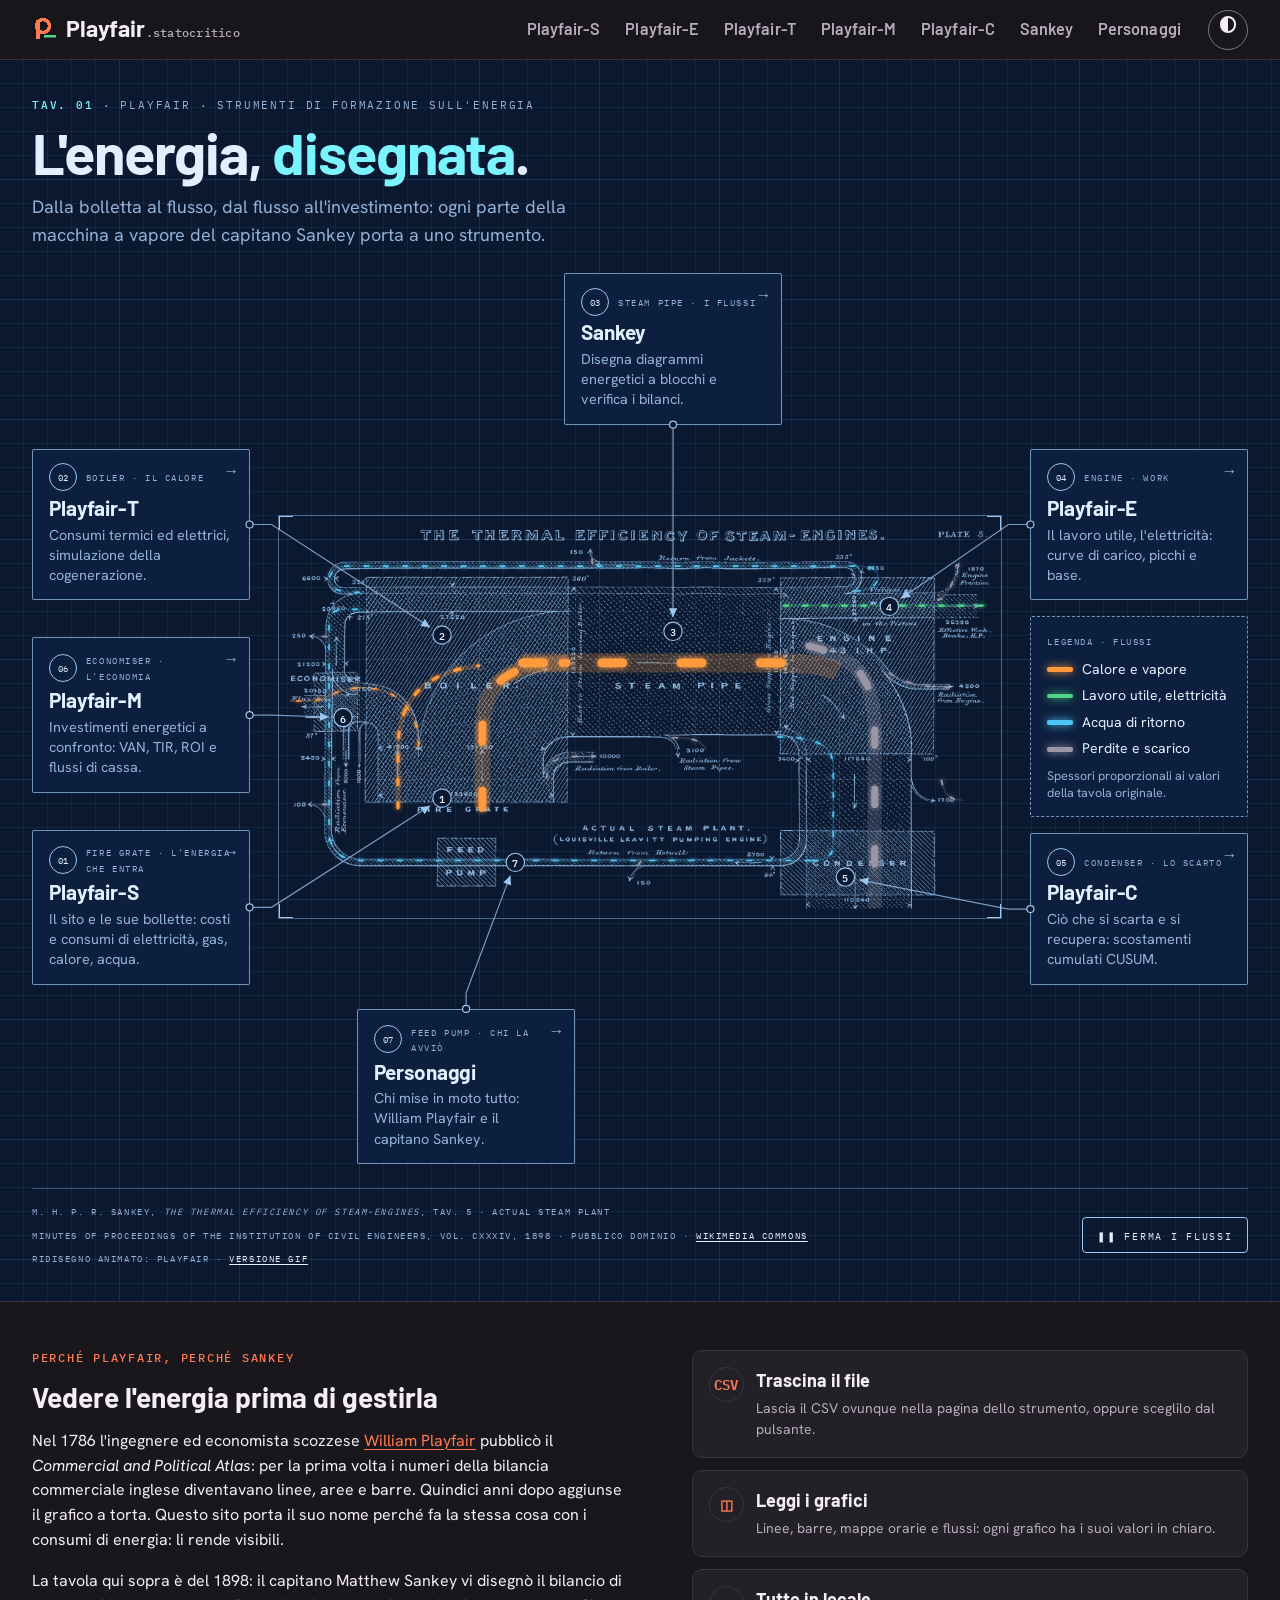
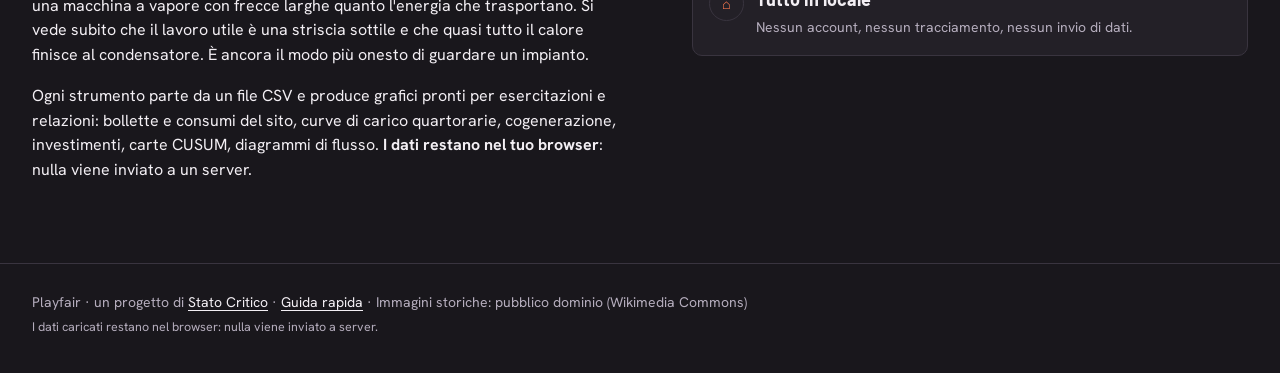
==== index.html @ 8fb92a36 "Prima versione del sito Playfair Home con la macchina a vapore di Sankey, strumenti Playfair-S/E/T/M" ====
<!DOCTYPE html>
<html lang="it">
<head>
<meta charset="utf-8">
<meta name="viewport" content="width=device-width, initial-scale=1">
<title>Playfair — l'energia, disegnata · Playfair</title>
<meta name="description" content="Playfair: strumenti gratuiti di formazione sull'energia. Consumi, curve di carico, cogenerazione, investimenti, CUSUM e diagrammi di Sankey in grafici. I dati restano nel tuo browser.">
<meta name="theme-color" content="#0a1830">
<link rel="icon" href="img/favicon.svg" type="image/svg+xml">
<meta property="og:type" content="website">
<meta property="og:site_name" content="Playfair · Stato Critico">
<meta property="og:title" content="Playfair — l'energia, disegnata">
<meta property="og:description" content="Strumenti di formazione sull'energia, dedicati a William Playfair: dalla bolletta ai flussi, in grafici.">
<meta property="og:url" content="https://playfair.statocritico.it/">
<meta property="og:image" content="https://playfair.statocritico.it/img/macchina-sankey-anteprima.jpg">
<meta property="og:image:type" content="image/jpeg">
<meta property="og:image:alt" content="La macchina a vapore del diagramma di Sankey del 1898, ridisegnata come un progetto con i flussi di energia animati">
<meta name="twitter:card" content="summary_large_image">
<script>try{var t=localStorage.getItem('pf-tema');if(t)document.documentElement.dataset.theme=t;}catch(e){}</script>
<link rel="stylesheet" href="assets/tema.css">
<link rel="stylesheet" href="assets/sito.css">
<style>
/* ===================================================== home: la tavola di Sankey come progetto (blueprint) */
.bp-scena {
  position: relative; color: var(--bp-testo); background-color: var(--bp-fondo);
  background-image:
    linear-gradient(var(--bp-griglia) 1px, transparent 1px),
    linear-gradient(90deg, var(--bp-griglia) 1px, transparent 1px),
    linear-gradient(var(--bp-griglia) 1px, transparent 1px),
    linear-gradient(90deg, var(--bp-griglia) 1px, transparent 1px);
  background-size: 120px 120px, 120px 120px, 24px 24px, 24px 24px;
  background-position: -1px -1px;
  border-bottom: 1px solid var(--linea);
  overflow: hidden;
}
.bp-interno { max-width: var(--larghezza); margin: 0 auto; padding: var(--s6) var(--margine) var(--s6); }
.bp-intesta { grid-area: tit; max-width: 40rem; }
.bp-codice, .nota-rif, .bp-didascalia, .bp-comandi button, .legenda-titolo {
  font-family: var(--mono); text-transform: uppercase; letter-spacing: .12em; font-variant-caps: all-small-caps;
}
.bp-codice { margin: 0 0 var(--s2); font-size: .95rem; color: var(--bp-tenue); }
.bp-codice b { color: var(--bp-luce); font-weight: 500; }
.bp-intesta h1 { margin: 0; color: var(--bp-testo); font-size: clamp(2.1rem, 1.2rem + 3vw, 3.6rem); line-height: 1; letter-spacing: -.02em; }
.bp-intesta h1 em { font-style: normal; color: var(--bp-luce); }
.bp-sotto { margin: var(--s3) 0 0; max-width: 60ch; color: var(--bp-tenue); font-size: var(--c-l); }
.bp-comandi { display: flex; gap: var(--s2); }
.bp-comandi button {
  min-height: 2.25rem; padding: 0 .9rem; border: 1px solid var(--bp-linea); border-radius: var(--r-s); background: transparent;
  color: var(--bp-testo); font-size: .9rem; cursor: pointer;
}
.bp-comandi button:hover { border-color: var(--bp-luce); color: var(--bp-luce); }
.bp-comandi button:focus-visible { outline: 2px solid var(--bp-luce); outline-offset: 2px; }

/* ------- la macchina: tavola al centro, riquadri intorno */
.macchina {
  --colonna: clamp(210px, 17vw, 250px);
  position: relative; display: grid; gap: var(--s5) clamp(1.25rem, 3vw, 3rem);
  grid-template-columns: var(--colonna) minmax(0, 1fr) var(--colonna);
  grid-template-areas: "tit tit tit" ". su ." "sx tav dx" ". giu .";
}
@media (min-width: 1360px) {   /* titolo e riquadro "Sankey" sulla stessa riga: la tavola sale */
  .macchina { grid-template-areas: none; grid-template-rows: auto auto auto; }
  .macchina > .bp-intesta { grid-area: 1 / 1 / 2 / 3; max-width: 32rem; align-self: end; }
  .macchina > .note-su { grid-area: 1 / 2 / 2 / 3; align-self: end; }
  .macchina > .note-sx { grid-area: 2 / 1 / 3 / 2; } .macchina > .tavola { grid-area: 2 / 2 / 3 / 3; } .macchina > .note-dx { grid-area: 2 / 3 / 3 / 4; }
  .macchina > .note-giu { grid-area: 3 / 2 / 4 / 3; }
}
.note-sx { grid-area: sx; } .note-dx { grid-area: dx; } .note-su { grid-area: su; } .note-giu { grid-area: giu; }
.note-sx, .note-dx { display: flex; flex-direction: column; justify-content: space-between; gap: var(--s4); }
.note-su, .note-giu { display: flex; }
.note-su .nota, .note-giu .nota { width: var(--colonna); margin-left: clamp(0px, calc(var(--x) - var(--colonna) / 2), calc(100% - var(--colonna))); }
.note-su .nota { margin-bottom: 0; }
.tavola { grid-area: tav; position: relative; margin: 0; aspect-ratio: 1920 / 1046; align-self: center; }
.tavola::before {             /* cornice da tavola tecnica con tacche agli angoli */
  content: ""; position: absolute; inset: -10px; border: 1px solid color-mix(in srgb, var(--bp-linea) 45%, transparent); pointer-events: none;
  background:
    linear-gradient(var(--bp-linea), var(--bp-linea)) 0 0 / 14px 1px no-repeat, linear-gradient(var(--bp-linea), var(--bp-linea)) 0 0 / 1px 14px no-repeat,
    linear-gradient(var(--bp-linea), var(--bp-linea)) 100% 100% / 14px 1px no-repeat, linear-gradient(var(--bp-linea), var(--bp-linea)) 100% 100% / 1px 14px no-repeat,
    linear-gradient(var(--bp-linea), var(--bp-linea)) 100% 0 / 14px 1px no-repeat, linear-gradient(var(--bp-linea), var(--bp-linea)) 100% 0 / 1px 14px no-repeat,
    linear-gradient(var(--bp-linea), var(--bp-linea)) 0 100% / 14px 1px no-repeat, linear-gradient(var(--bp-linea), var(--bp-linea)) 0 100% / 1px 14px no-repeat;
}
.tavola svg { position: absolute; inset: 0; width: 100%; height: 100%; display: block; overflow: visible; }
.disegno image { opacity: .92; }
.richiami { position: absolute; inset: 0; width: 100%; height: 100%; pointer-events: none; overflow: visible; z-index: 2; }

/* ------- flussi animati */
.flussi .alveo, .flussi .scia { fill: none; stroke-width: calc(var(--w) * 1px); transition: opacity .25s, stroke-width .25s; }
.flussi .alveo { opacity: .22; stroke-linecap: butt; }
.flussi .scia { stroke-width: calc(var(--w) * .42px + 2.5px); stroke-linecap: round; opacity: 1; animation: scorre var(--dur) linear infinite; }
.flussi .scie { filter: url(#bagliore); }
[data-theme="light"] .flussi .scie { filter: none; }
[data-theme="light"] .flussi .alveo { opacity: .16; }
@keyframes scorre { from { stroke-dashoffset: 0; } to { stroke-dashoffset: calc(var(--ciclo) * -1px); } }
.bp-scena.ferma .flussi .scia { animation-play-state: paused; }

/* ------- parti della macchina che si accendono */
.parte { fill: var(--bp-luce); fill-opacity: 0; stroke: var(--bp-luce); stroke-opacity: 0; stroke-width: 3; stroke-dasharray: 14 8; transition: fill-opacity .25s, stroke-opacity .25s; cursor: pointer; pointer-events: all; }
.marcatore circle { r: 25px; fill: var(--bp-fondo); stroke: var(--bp-linea); stroke-width: 3; transition: fill .2s, stroke .2s, r .2s; }
.marcatore text { font: 600 26px/1 var(--mono); fill: var(--bp-testo); text-anchor: middle; dominant-baseline: central; transition: fill .2s; }
.marcatore { pointer-events: none; }
.flussi-g { pointer-events: none; } /* i flussi non devono coprire le parti cliccabili */

.macchina[data-attivo]:not([data-attivo=""]) .flussi .alveo { opacity: .08; }
.macchina[data-attivo]:not([data-attivo=""]) .flussi .scia { opacity: .3; }
/* una regola per parte: riquadro acceso → parte e flussi accesi */
.macchina[data-attivo="grate"] .parte-grate, .macchina[data-attivo="boiler"] .parte-boiler, .macchina[data-attivo="pipe"] .parte-pipe,
.macchina[data-attivo="engine"] .parte-engine, .macchina[data-attivo="condenser"] .parte-condenser,
.macchina[data-attivo="economiser"] .parte-economiser, .macchina[data-attivo="feedpump"] .parte-feedpump { fill-opacity: .12; stroke-opacity: 1; }
.macchina[data-attivo="grate"] .p-grate, .macchina[data-attivo="boiler"] .p-boiler, .macchina[data-attivo="pipe"] .p-pipe,
.macchina[data-attivo="engine"] .p-engine, .macchina[data-attivo="condenser"] .p-condenser,
.macchina[data-attivo="economiser"] .p-economiser, .macchina[data-attivo="feedpump"] .p-feedpump { opacity: 1 !important; }
.macchina[data-attivo="grate"] .scia.p-grate, .macchina[data-attivo="boiler"] .scia.p-boiler, .macchina[data-attivo="pipe"] .scia.p-pipe,
.macchina[data-attivo="engine"] .scia.p-engine, .macchina[data-attivo="condenser"] .scia.p-condenser,
.macchina[data-attivo="economiser"] .scia.p-economiser, .macchina[data-attivo="feedpump"] .scia.p-feedpump { stroke-width: calc(var(--w) * .7px + 6px); }
.macchina[data-attivo="grate"] .alveo.p-grate, .macchina[data-attivo="boiler"] .alveo.p-boiler, .macchina[data-attivo="pipe"] .alveo.p-pipe,
.macchina[data-attivo="engine"] .alveo.p-engine, .macchina[data-attivo="condenser"] .alveo.p-condenser,
.macchina[data-attivo="economiser"] .alveo.p-economiser, .macchina[data-attivo="feedpump"] .alveo.p-feedpump { opacity: .45 !important; stroke-width: calc(var(--w) * 1.2px + 6px); }
.macchina[data-attivo="grate"] .marcatore[data-parte="grate"] circle, .macchina[data-attivo="boiler"] .marcatore[data-parte="boiler"] circle,
.macchina[data-attivo="pipe"] .marcatore[data-parte="pipe"] circle, .macchina[data-attivo="engine"] .marcatore[data-parte="engine"] circle,
.macchina[data-attivo="condenser"] .marcatore[data-parte="condenser"] circle, .macchina[data-attivo="economiser"] .marcatore[data-parte="economiser"] circle,
.macchina[data-attivo="feedpump"] .marcatore[data-parte="feedpump"] circle { fill: var(--primario); stroke: var(--primario); r: 31px; }
.macchina[data-attivo="grate"] .marcatore[data-parte="grate"] text, .macchina[data-attivo="boiler"] .marcatore[data-parte="boiler"] text,
.macchina[data-attivo="pipe"] .marcatore[data-parte="pipe"] text, .macchina[data-attivo="engine"] .marcatore[data-parte="engine"] text,
.macchina[data-attivo="condenser"] .marcatore[data-parte="condenser"] text, .macchina[data-attivo="economiser"] .marcatore[data-parte="economiser"] text,
.macchina[data-attivo="feedpump"] .marcatore[data-parte="feedpump"] text { fill: var(--su-primario); }

/* ------- riquadri di annotazione */
.nota {
  position: relative; display: block; padding: .85rem 1rem .9rem; text-decoration: none; color: var(--bp-testo);
  background: color-mix(in srgb, var(--bp-fondo-2) 92%, transparent); border: 1px solid color-mix(in srgb, var(--bp-linea) 70%, transparent);
  border-radius: 2px; transition: border-color .2s, box-shadow .25s, background-color .2s, transform .2s;
}
.nota::before, .nota::after {   /* tacche d'angolo */
  content: ""; position: absolute; width: 9px; height: 9px; border: 0 solid var(--bp-luce); opacity: 0; transition: opacity .2s;
}
.nota::before { left: -4px; top: -4px; border-width: 2px 0 0 2px; }
.nota::after { right: -4px; bottom: -4px; border-width: 0 2px 2px 0; }
.nota-rif { display: flex; align-items: center; gap: .55rem; margin-bottom: .35rem; font-size: .82rem; color: var(--bp-tenue); line-height: 1.2; }
.nota-n {
  display: inline-grid; place-items: center; min-width: 1.75rem; height: 1.75rem; padding: 0 .2rem; border: 1px solid var(--bp-linea);
  border-radius: 50%; color: var(--bp-testo); font-size: .82rem; letter-spacing: .02em; transition: background-color .2s, color .2s, border-color .2s;
}
.nota-titolo { display: block; font: 700 1.3rem/1.1 var(--titoli); letter-spacing: -.005em; color: var(--bp-testo); }
.nota-desc { display: block; margin-top: .3rem; font-size: .9rem; line-height: 1.4; color: var(--bp-tenue); }
.nota-vai { position: absolute; right: .8rem; top: .75rem; font: 500 1rem/1 var(--mono); color: var(--bp-tenue); transition: transform .2s, color .2s; }
a.nota:is(:hover, :focus-visible, .acceso) {
  border-color: var(--primario); background: color-mix(in srgb, var(--bp-fondo-2) 80%, var(--primario) 20%);
  box-shadow: 0 0 0 1px var(--primario), 0 0 22px color-mix(in srgb, var(--primario) 45%, transparent);
  outline: none;
}
a.nota:is(:hover, :focus-visible, .acceso)::before, a.nota:is(:hover, :focus-visible, .acceso)::after { opacity: 1; border-color: var(--primario); }
a.nota:is(:hover, :focus-visible, .acceso) .nota-n { background: var(--primario); border-color: var(--primario); color: var(--su-primario); }
a.nota:is(:hover, :focus-visible, .acceso) .nota-vai { transform: translateX(3px); color: var(--primario); }
a.nota:is(:hover, :focus-visible, .acceso) .nota-titolo { color: var(--bp-testo); }
a.nota:focus-visible { outline: 2px solid var(--bp-luce); outline-offset: 4px; }
[data-theme="light"] a.nota:is(:hover, :focus-visible, .acceso) { background: color-mix(in srgb, var(--bp-fondo-2) 88%, var(--primario) 12%); }

/* legenda dei flussi */
.nota-legenda { border-style: dashed; }
.legenda-titolo { display: block; font-size: .82rem; color: var(--bp-tenue); margin-bottom: .45rem; }
.nota-legenda ul { list-style: none; margin: 0; padding: 0; display: grid; gap: .3rem; font-size: .88rem; }
.nota-legenda li { display: flex; align-items: center; gap: .55rem; }
.nota-legenda i { flex: none; width: 1.6rem; height: .3rem; border-radius: 2px; background: var(--c); box-shadow: 0 0 8px var(--c); }
.nota-legenda small { display: block; margin-top: .5rem; color: var(--bp-tenue); font-size: .78rem; line-height: 1.35; }

/* linee di richiamo (disegnate da JS) */
.richiamo { fill: none; stroke: var(--bp-linea); stroke-width: 1.2; opacity: .75; transition: stroke .2s, opacity .2s, stroke-width .2s; }
.richiamo-piede { fill: var(--bp-fondo); stroke: var(--bp-linea); stroke-width: 1.2; transition: fill .2s, stroke .2s; }
.richiamo-punta { fill: var(--bp-linea); transition: fill .2s; }
.richiami g.acceso .richiamo { stroke: var(--primario); stroke-width: 2; opacity: 1; filter: drop-shadow(0 0 4px var(--primario)); }
.richiami g.acceso .richiamo-piede { fill: var(--primario); stroke: var(--primario); }
.richiami g.acceso .richiamo-punta { fill: var(--primario); }

.bp-didascalia { display: flex; flex-wrap: wrap; justify-content: space-between; align-items: center; gap: var(--s3) 1.5rem; margin: var(--s5) 0 0; padding-top: var(--s3);
  border-top: 1px solid color-mix(in srgb, var(--bp-linea) 35%, transparent); font-size: .82rem; color: var(--bp-tenue); }
.bp-didascalia p { margin: 0; display: grid; gap: .2rem; }
.bp-didascalia a { color: var(--bp-testo); }

/* ------- schermi medi e telefono: riquadri in elenco sotto la tavola, numeri sui marcatori */
@media (max-width: 1099px) {
  .macchina { grid-template-columns: 1fr 1fr; grid-template-areas: "tit tit" "tav tav"; gap: var(--s3); }
  .bp-intesta { margin-bottom: var(--s4); }
  .note-sx, .note-dx, .note-su, .note-giu { display: contents; }
  .tavola { margin: 10px 0 var(--s5); grid-column: 1 / -1; }
  .note-su .nota, .note-giu .nota { width: auto; margin: 0; }
  .nota { order: var(--ordine); }
  .nota-legenda { order: 9; grid-column: 1 / -1; }
  .richiami { display: none; }
  .marcatore circle { r: 46px; stroke-width: 4; }
  .marcatore text { font-size: 44px; }
  .macchina[data-attivo] .marcatore circle { r: 46px; }
}
@media (max-width: 640px) {
  .macchina { grid-template-columns: 1fr; grid-template-areas: "tit" "tav"; }
  .marcatore circle, .macchina[data-attivo] .marcatore circle { r: 62px; }
  .marcatore text { font-size: 60px; }
}

/* ------- introduzione */
.intro { display: grid; grid-template-columns: minmax(0, 1.1fr) minmax(0, 1fr); gap: var(--s7); padding-block: var(--s7) 0; }
.intro h2 { margin: 0 0 var(--s4); font-size: var(--c-2xl); }
.intro p { margin: 0 0 var(--s4); max-width: 66ch; }
.intro .principi { margin: 0; padding: 0; list-style: none; display: grid; gap: var(--s3); align-content: start; }
.principi li { display: grid; grid-template-columns: auto 1fr; gap: .2rem var(--s3); padding: var(--s4); border: 1px solid var(--linea); border-radius: var(--r-l); background: var(--foglio); }
.principi b { font-family: var(--titoli); font-size: var(--c-l); }
.principi span { grid-column: 2; color: var(--tenue); font-size: var(--c-s); }
.principi i { grid-row: span 2; width: 2.2rem; height: 2.2rem; border-radius: 50%; display: grid; place-items: center; font: 600 .9rem/1 var(--mono); font-style: normal;
  color: var(--primario); border: 1px solid var(--linea); }
@media (max-width: 860px) { .intro { grid-template-columns: 1fr; gap: var(--s5); } }

@media (prefers-reduced-motion: reduce) {
  .flussi .scia { animation: none; }
  .bp-comandi .anima { display: none; }
}
</style>
</head>
<body>
<a class="pf-salta" href="#contenuto">Vai al contenuto</a>
<header class="pf-testata">
  <a class="pf-marchio" href="index.html" aria-label="Playfair, home">Playfair<span class="pf-marchio-sub">.statocritico</span></a>
  <button class="pf-menu-apri" aria-expanded="false" aria-controls="pf-menu">Menu</button>
  <nav class="pf-menu" id="pf-menu" aria-label="Strumenti">
    <a href="playfair-s.html" data-tip="Site — analisi del singolo sito: costi e consumi di elettricità, gas, calore e acqua">Playfair-S</a>
    <a href="playfair-e.html" data-tip="Electric — curve di carico elettriche quartorarie: profili, mappe orarie, picchi e base">Playfair-E</a>
    <a href="playfair-t.html" data-tip="Thermal — consumi termici ed elettrici, simulazione di cogenerazione e valutazione economica">Playfair-T</a>
    <a href="playfair-m.html" data-tip="Money — confronto di investimenti energetici: VAN, TIR, ROI, WACC e flussi di cassa">Playfair-M</a>
    <a href="playfair-c.html" data-tip="Cusum — regressione, residui e carta CUSUM secondo ISO 50006">Playfair-C</a>
    <a href="sankey.html" data-tip="Sankey — disegna diagrammi di flusso energetico a blocchi e verifica i bilanci">Sankey</a>
    <a href="personaggi.html" data-tip="William Playfair e Matthew H. P. R. Sankey: chi erano">Personaggi</a>
  </nav>
  <button class="pf-tema" type="button" aria-label="Cambia tema chiaro/scuro">◐</button>
</header>

<main id="contenuto">
<section class="bp-scena" aria-labelledby="titolo-home">
 <div class="bp-interno">
  <div class="macchina" data-attivo="">
  <div class="bp-intesta">
      <div>
        <p class="bp-codice"><b>Tav. 01</b> · Playfair · strumenti di formazione sull'energia</p>
        <h1 id="titolo-home">L'energia, <em>disegnata</em>.</h1>
        <p class="bp-sotto">Dalla bolletta al flusso, dal flusso all'investimento: ogni parte della macchina a vapore del capitano Sankey porta a uno strumento.</p>
      </div>
  
    </div>
    <div class="note-su">
      <a class="nota" href="sankey.html" data-parte="pipe" style="--x: 54.7%; --ordine: 3">
        <span class="nota-rif"><span class="nota-n">03</span>Steam pipe · i flussi</span>
        <span class="nota-titolo">Sankey</span>
        <span class="nota-desc">Disegna diagrammi energetici a blocchi e verifica i bilanci.</span>
        <span class="nota-vai" aria-hidden="true">→</span>
      </a>
    </div>

    <div class="note-sx">
      <a class="nota" href="playfair-t.html" data-parte="boiler" style="--ordine: 2">
        <span class="nota-rif"><span class="nota-n">02</span>Boiler · il calore</span>
        <span class="nota-titolo">Playfair-T</span>
        <span class="nota-desc">Consumi termici ed elettrici, simulazione della cogenerazione.</span>
        <span class="nota-vai" aria-hidden="true">→</span>
      </a>
      <a class="nota" href="playfair-m.html" data-parte="economiser" style="--ordine: 6">
        <span class="nota-rif"><span class="nota-n">06</span>Economiser · l'economia</span>
        <span class="nota-titolo">Playfair-M</span>
        <span class="nota-desc">Investimenti energetici a confronto: VAN, TIR, ROI e flussi di cassa.</span>
        <span class="nota-vai" aria-hidden="true">→</span>
      </a>
      <a class="nota" href="playfair-s.html" data-parte="grate" style="--ordine: 1">
        <span class="nota-rif"><span class="nota-n">01</span>Fire grate · l'energia che entra</span>
        <span class="nota-titolo">Playfair-S</span>
        <span class="nota-desc">Il sito e le sue bollette: costi e consumi di elettricità, gas, calore, acqua.</span>
        <span class="nota-vai" aria-hidden="true">→</span>
      </a>
    </div>

    <figure class="tavola">
      <svg class="disegno" viewBox="0 0 1920 1046" aria-hidden="true" focusable="false">
        <defs>
          <filter id="bp-colore" x="0" y="0" width="1" height="1" color-interpolation-filters="sRGB">
            <feFlood style="flood-color: var(--bp-linea)"/>
            <feComposite in2="SourceAlpha" operator="in"/>
          </filter>
        </defs>
        <image href="img/sankey-1898-tavola.png" width="1920" height="1046" filter="url(#bp-colore)"/>
      </svg>
      <svg class="flussi" viewBox="0 0 1920 1046" role="img" aria-labelledby="tavola-titolo tavola-desc">
        <title id="tavola-titolo">La macchina a vapore di Sankey (1898) con i flussi di energia animati</title>
        <desc id="tavola-desc">Il calore del focolare sale nella caldaia, il vapore corre nel tubo verso la macchina; una piccola parte diventa lavoro utile, la maggior parte finisce al condensatore; l'acqua torna alla caldaia attraverso la pompa di alimentazione e l'economizzatore. Le perdite per irraggiamento escono ai lati.</desc>
        <defs>
          <filter id="bagliore" x="-10%" y="-10%" width="120%" height="120%">
            <feGaussianBlur in="SourceGraphic" stdDeviation="7" result="sfoca"/>
            <feMerge><feMergeNode in="sfoca"/><feMergeNode in="SourceGraphic"/></feMerge>
          </filter>
        </defs>
        <g class="parti">
          <rect class="parte parte-boiler" data-parte="boiler" x="206" y="136" width="562" height="622" rx="6"/>
          <rect class="parte parte-grate" data-parte="grate" x="206" y="682" width="562" height="114" rx="6"/>
          <rect class="parte parte-pipe" data-parte="pipe" x="768" y="166" width="572" height="412" rx="6"/>
          <path class="parte parte-engine" data-parte="engine" d="M1340 138 H1768 V182 H1908 V262 H1768 V622 H1340 Z"/>
          <rect class="parte parte-condenser" data-parte="condenser" x="1338" y="828" width="444" height="184" rx="6"/>
          <rect class="parte parte-economiser" data-parte="economiser" x="26" y="402" width="172" height="166" rx="6"/>
          <rect class="parte parte-feedpump" data-parte="feedpump" x="402" y="852" width="250" height="136" rx="6"/>
        </g>
        <g class="flussi-g">
<g class="alvei">
<path class="alveo p-grate p-boiler" d="M300 772 V610 C300 470 380 400 520 384" style="--w:13.7;stroke:var(--flusso-th)"/>
<path class="alveo p-grate p-boiler" d="M530 772 V560 C530 430 600 378 760 376" style="--w:43.0;stroke:var(--flusso-th)"/>
<path class="alveo p-pipe p-boiler p-engine" d="M640 376 H1340 C1420 376 1470 384 1500 400" style="--w:52.0;stroke:var(--flusso-th)"/>
<path class="alveo p-engine" d="M1352 220 H1905" style="--w:8.9;stroke:var(--flusso-el)"/>
<path class="alveo p-condenser p-engine" d="M1420 330 C1560 360 1600 430 1600 560 V1044" style="--w:38.4;stroke:var(--flusso-altro)"/>
<path class="alveo p-engine" d="M1772 205 C1800 196 1812 160 1830 104" style="--w:5.0;stroke:var(--flusso-altro)"/>
<path class="alveo p-engine" d="M1640 404 C1700 440 1740 442 1812 442" style="--w:5.0;stroke:var(--flusso-altro)"/>
<path class="alveo p-boiler" d="M706 690 C706 638 730 630 838 630" style="--w:5.0;stroke:var(--flusso-altro)"/>
<path class="alveo p-pipe" d="M1050 580 C1108 580 1132 590 1140 614" style="--w:5.0;stroke:var(--flusso-altro)"/>
<path class="alveo p-condenser" d="M1782 696 C1790 738 1808 750 1838 750" style="--w:5.0;stroke:var(--flusso-altro)"/>
<path class="alveo p-engine p-pipe p-boiler" d="M1548 180 C1606 180 1622 140 1600 122 C1590 113 1570 112 1545 112 H160 C122 112 108 138 116 160 C124 180 150 184 214 184" style="--w:5.0;stroke:var(--flusso-acqua)"/>
<path class="alveo p-condenser p-pipe" d="M1336 578 C1440 578 1487 600 1487 660 V872 C1487 905 1462 915 1424 915" style="--w:5.0;stroke:var(--flusso-acqua)"/>
<path class="alveo p-feedpump p-economiser p-condenser" d="M1424 915 H200 C140 915 112 885 112 830 V262 C112 240 128 230 160 230 H214" style="--w:5.0;stroke:var(--flusso-acqua)"/>
<path class="alveo p-economiser p-boiler" d="M356 604 C356 500 296 444 200 444 C140 444 112 470 70 480 H4" style="--w:5.1;stroke:var(--flusso-th)"/>
<path class="alveo p-pipe" d="M830 106 C830 92 826 84 828 68" style="--w:5.0;stroke:var(--flusso-altro)"/>
<path class="alveo p-feedpump" d="M962 918 C952 930 946 944 940 962" style="--w:5.0;stroke:var(--flusso-altro)"/>
<path class="alveo p-economiser" d="M106 304 H60" style="--w:5.0;stroke:var(--flusso-altro)"/>
<path class="alveo p-economiser" d="M106 762 H58" style="--w:5.0;stroke:var(--flusso-altro)"/>
</g>
<g class="scie">
<path class="scia p-grate p-boiler" d="M300 772 V610 C300 470 380 400 520 384" style="--w:13.7;--ciclo:64;--dur:0.500s;stroke:var(--flusso-th);stroke-dasharray:15 49"/>
<path class="scia p-grate p-boiler" d="M530 772 V560 C530 430 600 378 760 376" style="--w:43.0;--ciclo:180;--dur:2.000s;stroke:var(--flusso-th);stroke-dasharray:47 133"/>
<path class="scia p-pipe p-boiler p-engine" d="M640 376 H1340 C1420 376 1470 384 1500 400" style="--w:52.0;--ciclo:216;--dur:2.000s;stroke:var(--flusso-th);stroke-dasharray:57 159"/>
<path class="scia p-engine" d="M1352 220 H1905" style="--w:8.9;--ciclo:53;--dur:0.400s;stroke:var(--flusso-el);stroke-dasharray:12 41"/>
<path class="scia p-condenser p-engine" d="M1420 330 C1560 360 1600 430 1600 560 V1044" style="--w:38.4;--ciclo:162;--dur:2.000s;stroke:var(--flusso-altro);stroke-dasharray:42 120"/>
<path class="scia p-engine" d="M1772 205 C1800 196 1812 160 1830 104" style="--w:5.0;--ciclo:53;--dur:0.400s;stroke:var(--flusso-altro);stroke-dasharray:12 41"/>
<path class="scia p-engine" d="M1640 404 C1700 440 1740 442 1812 442" style="--w:5.0;--ciclo:53;--dur:0.400s;stroke:var(--flusso-altro);stroke-dasharray:12 41"/>
<path class="scia p-boiler" d="M706 690 C706 638 730 630 838 630" style="--w:5.0;--ciclo:53;--dur:0.400s;stroke:var(--flusso-altro);stroke-dasharray:12 41"/>
<path class="scia p-pipe" d="M1050 580 C1108 580 1132 590 1140 614" style="--w:5.0;--ciclo:53;--dur:0.400s;stroke:var(--flusso-altro);stroke-dasharray:12 41"/>
<path class="scia p-condenser" d="M1782 696 C1790 738 1808 750 1838 750" style="--w:5.0;--ciclo:53;--dur:0.400s;stroke:var(--flusso-altro);stroke-dasharray:12 41"/>
<path class="scia p-engine p-pipe p-boiler" d="M1548 180 C1606 180 1622 140 1600 122 C1590 113 1570 112 1545 112 H160 C122 112 108 138 116 160 C124 180 150 184 214 184" style="--w:5.0;--ciclo:53;--dur:0.400s;stroke:var(--flusso-acqua);stroke-dasharray:12 41"/>
<path class="scia p-condenser p-pipe" d="M1336 578 C1440 578 1487 600 1487 660 V872 C1487 905 1462 915 1424 915" style="--w:5.0;--ciclo:53;--dur:0.400s;stroke:var(--flusso-acqua);stroke-dasharray:12 41"/>
<path class="scia p-feedpump p-economiser p-condenser" d="M1424 915 H200 C140 915 112 885 112 830 V262 C112 240 128 230 160 230 H214" style="--w:5.0;--ciclo:53;--dur:0.400s;stroke:var(--flusso-acqua);stroke-dasharray:12 41"/>
<path class="scia p-economiser p-boiler" d="M356 604 C356 500 296 444 200 444 C140 444 112 470 70 480 H4" style="--w:5.1;--ciclo:53;--dur:0.400s;stroke:var(--flusso-th);stroke-dasharray:12 41"/>
<path class="scia p-pipe" d="M830 106 C830 92 826 84 828 68" style="--w:5.0;--ciclo:53;--dur:0.400s;stroke:var(--flusso-altro);stroke-dasharray:12 41"/>
<path class="scia p-feedpump" d="M962 918 C952 930 946 944 940 962" style="--w:5.0;--ciclo:53;--dur:0.400s;stroke:var(--flusso-altro);stroke-dasharray:12 41"/>
<path class="scia p-economiser" d="M106 304 H60" style="--w:5.0;--ciclo:53;--dur:0.400s;stroke:var(--flusso-altro);stroke-dasharray:12 41"/>
<path class="scia p-economiser" d="M106 762 H58" style="--w:5.0;--ciclo:53;--dur:0.400s;stroke:var(--flusso-altro);stroke-dasharray:12 41"/>
</g>
</g>
        <g class="marcatori">
          <g class="marcatore" data-parte="grate" transform="translate(420 745)"><circle/><text>1</text></g>
          <g class="marcatore" data-parte="boiler" transform="translate(420 300)"><circle/><text>2</text></g>
          <g class="marcatore" data-parte="pipe" transform="translate(1050 290)"><circle/><text>3</text></g>
          <g class="marcatore" data-parte="engine" transform="translate(1640 222)"><circle/><text>4</text></g>
          <g class="marcatore" data-parte="condenser" transform="translate(1520 960)"><circle/><text>5</text></g>
          <g class="marcatore" data-parte="economiser" transform="translate(150 525)"><circle/><text>6</text></g>
          <g class="marcatore" data-parte="feedpump" transform="translate(620 920)"><circle/><text>7</text></g>
        </g>
      </svg>
    </figure>

    <div class="note-dx">
      <a class="nota" href="playfair-e.html" data-parte="engine" style="--ordine: 4">
        <span class="nota-rif"><span class="nota-n">04</span>Engine · work</span>
        <span class="nota-titolo">Playfair-E</span>
        <span class="nota-desc">Il lavoro utile, l'elettricità: curve di carico, picchi e base.</span>
        <span class="nota-vai" aria-hidden="true">→</span>
      </a>
      <div class="nota nota-legenda">
        <span class="legenda-titolo">Legenda · flussi</span>
        <ul>
          <li><i style="--c: var(--flusso-th)"></i>Calore e vapore</li>
          <li><i style="--c: var(--flusso-el)"></i>Lavoro utile, elettricità</li>
          <li><i style="--c: var(--flusso-acqua)"></i>Acqua di ritorno</li>
          <li><i style="--c: var(--flusso-altro)"></i>Perdite e scarico</li>
        </ul>
        <small>Spessori proporzionali ai valori della tavola originale.</small>
      </div>
      <a class="nota" href="playfair-c.html" data-parte="condenser" style="--ordine: 5">
        <span class="nota-rif"><span class="nota-n">05</span>Condenser · lo scarto</span>
        <span class="nota-titolo">Playfair-C</span>
        <span class="nota-desc">Ciò che si scarta e si recupera: scostamenti cumulati CUSUM.</span>
        <span class="nota-vai" aria-hidden="true">→</span>
      </a>
    </div>

    <div class="note-giu">
      <a class="nota" href="personaggi.html" data-parte="feedpump" style="--x: 25.3%; --ordine: 7">
        <span class="nota-rif"><span class="nota-n">07</span>Feed pump · chi la avviò</span>
        <span class="nota-titolo">Personaggi</span>
        <span class="nota-desc">Chi mise in moto tutto: William Playfair e il capitano Sankey.</span>
        <span class="nota-vai" aria-hidden="true">→</span>
      </a>
    </div>

    <svg class="richiami" aria-hidden="true" focusable="false"></svg>
  </div>

  <div class="bp-didascalia">
   <p>
    <span>M. H. P. R. Sankey, <i>The thermal efficiency of steam-engines</i>, tav. 5 · Actual steam plant</span>
    <span>Minutes of Proceedings of the Institution of Civil Engineers, vol. CXXXIV, 1898 · pubblico dominio · <a href="https://commons.wikimedia.org/wiki/File:JIE_Sankey_V5_Fig1.png">Wikimedia Commons</a></span>
    <span>Ridisegno animato: Playfair · <a href="img/macchina-sankey-anteprima.jpg">versione GIF</a></span>
   </p>
    <div class="bp-comandi">
      <button type="button" class="anima" aria-pressed="false" id="ferma-flussi">❚❚ Ferma i flussi</button>
    </div>
  </div>
 </div>
</section>

<section class="pf-contenitore intro" aria-labelledby="titolo-intro">
  <div>
    <p class="pf-sopratitolo">Perché Playfair, perché Sankey</p>
    <h2 id="titolo-intro">Vedere l'energia prima di gestirla</h2>
    <p>Nel 1786 l'ingegnere ed economista scozzese <a href="personaggi.html">William Playfair</a> pubblicò il <i>Commercial and Political Atlas</i>: per la prima volta i numeri della bilancia commerciale inglese diventavano linee, aree e barre. Quindici anni dopo aggiunse il grafico a torta. Questo sito porta il suo nome perché fa la stessa cosa con i consumi di energia: li rende visibili.</p>
    <p>La tavola qui sopra è del 1898: il capitano Matthew Sankey vi disegnò il bilancio di una macchina a vapore con frecce larghe quanto l'energia che trasportano. Si vede subito che il lavoro utile è una striscia sottile e che quasi tutto il calore finisce al condensatore. È ancora il modo più onesto di guardare un impianto.</p>
    <p>Ogni strumento parte da un file CSV e produce grafici pronti per esercitazioni e relazioni: bollette e consumi del sito, curve di carico quartorarie, cogenerazione, investimenti, carte CUSUM, diagrammi di flusso. <strong>I dati restano nel tuo browser</strong>: nulla viene inviato a un server.</p>
  </div>
  <ul class="principi">
    <li><i>CSV</i><b>Trascina il file</b><span>Lascia il CSV ovunque nella pagina dello strumento, oppure sceglilo dal pulsante.</span></li>
    <li><i>◫</i><b>Leggi i grafici</b><span>Linee, barre, mappe orarie e flussi: ogni grafico ha i suoi valori in chiaro.</span></li>
    <li><i>⌂</i><b>Tutto in locale</b><span>Nessun account, nessun tracciamento, nessun invio di dati.</span></li>
  </ul>
</section>
</main>

<footer class="pf-piede">
  <p>Playfair · un progetto di <a href="https://statocritico.it">Stato Critico</a> · <a href="guida-rapida.pdf">Guida rapida</a> · Immagini storiche: pubblico dominio (Wikimedia Commons)</p>
  <p class="pf-piede-nota">I dati caricati restano nel browser: nulla viene inviato a server.</p>
</footer>

<script>
(function () {
  "use strict";
  var scena = document.querySelector(".bp-scena"), macchina = document.querySelector(".macchina");
  var richiami = macchina.querySelector(".richiami"), tavola = macchina.querySelector(".tavola");
  var NS = "http://www.w3.org/2000/svg", W = 1920, H = 1046;
  /* punto della tavola (coordinate dell'immagine) a cui punta ciascun riquadro */
  var BERSAGLI = { grate: [420, 745], boiler: [420, 300], pipe: [1050, 290], engine: [1640, 222], condenser: [1520, 960], economiser: [150, 525], feedpump: [620, 920] };
  var note = Array.prototype.slice.call(macchina.querySelectorAll("a.nota[data-parte]"));

  function el(nome, attr, padre) { var e = document.createElementNS(NS, nome); for (var k in attr) e.setAttribute(k, attr[k]); if (padre) padre.appendChild(e); return e; }

  function disegna() {
    while (richiami.firstChild) richiami.removeChild(richiami.firstChild);
    if (getComputedStyle(richiami).display === "none") return;
    var m = macchina.getBoundingClientRect(), t = tavola.getBoundingClientRect(), s = t.width / W;
    richiami.setAttribute("viewBox", "0 0 " + m.width + " " + m.height);
    note.forEach(function (a) {
      var b = BERSAGLI[a.dataset.parte], r = a.getBoundingClientRect();
      var tx = t.left - m.left + b[0] * s, ty = t.top - m.top + b[1] * s;
      var x0, y0, x1, y1, d;
      var cx = r.left - m.left + r.width / 2, cy = r.top - m.top + r.height / 2;
      var g = el("g", { "data-parte": a.dataset.parte }, richiami);
      var rag = 25 * s + 5;                                     // raggio del marcatore + margine
      if (r.right <= t.left + 2) {            // colonna di sinistra: esce dal lato destro
        x0 = r.right - m.left; y0 = cy; x1 = x0 + 22; y1 = y0;
      } else if (r.left >= t.right - 2) {     // colonna di destra
        x0 = r.left - m.left; y0 = cy; x1 = x0 - 22; y1 = y0;
      } else if (r.bottom <= t.top + 2) {     // sopra
        x0 = cx; y0 = r.bottom - m.top; x1 = x0; y1 = y0 + 16;
      } else {                                // sotto
        x0 = cx; y0 = r.top - m.top; x1 = x0; y1 = y0 - 16;
      }
      var dx = tx - x1, dy = ty - y1, L = Math.hypot(dx, dy) || 1;
      var ex = tx - dx / L * rag, ey = ty - dy / L * rag;
      d = "M" + x0 + " " + y0 + " L" + x1 + " " + y1 + " L" + ex.toFixed(1) + " " + ey.toFixed(1);
      el("path", { "class": "richiamo", d: d }, g);
      el("circle", { "class": "richiamo-piede", cx: x0, cy: y0, r: 3.5 }, g);
      var ang = Math.atan2(dy, dx), k = 9, w = 4.2;
      var p1 = [ex, ey], p2 = [ex - k * Math.cos(ang) + w * Math.sin(ang), ey - k * Math.sin(ang) - w * Math.cos(ang)],
          p3 = [ex - k * Math.cos(ang) - w * Math.sin(ang), ey - k * Math.sin(ang) + w * Math.cos(ang)];
      el("path", { "class": "richiamo-punta", d: "M" + p1.join(" ") + " L" + p2.join(" ") + " L" + p3.join(" ") + " Z" }, g);
    });
    accendi(macchina.dataset.attivo);
  }

  function accendi(parte) {
    macchina.dataset.attivo = parte || "";
    Array.prototype.forEach.call(richiami.querySelectorAll("g"), function (g) { g.classList.toggle("acceso", g.dataset.parte === parte); });
    note.forEach(function (a) { a.classList.toggle("acceso", a.dataset.parte === parte); });
  }
  note.forEach(function (a) {
    a.addEventListener("mouseenter", function () { accendi(a.dataset.parte); });
    a.addEventListener("mouseleave", function () { accendi(document.activeElement && document.activeElement.dataset && note.indexOf(document.activeElement) >= 0 ? document.activeElement.dataset.parte : ""); });
    a.addEventListener("focus", function () { accendi(a.dataset.parte); });
    a.addEventListener("blur", function () { accendi(""); });
  });
  /* anche le parti della tavola rispondono al mouse e portano allo strumento */
  Array.prototype.forEach.call(macchina.querySelectorAll(".parte"), function (p) {
    var nota = note.filter(function (a) { return a.dataset.parte === p.dataset.parte; })[0];
    if (!nota) return;
    p.addEventListener("mouseenter", function () { accendi(p.dataset.parte); });
    p.addEventListener("mouseleave", function () { accendi(""); });
    p.addEventListener("click", function () { location.href = nota.href; });
  });

  var attesa;
  function ridisegna() { cancelAnimationFrame(attesa); attesa = requestAnimationFrame(disegna); }
  window.addEventListener("resize", ridisegna);
  if ("ResizeObserver" in window) new ResizeObserver(ridisegna).observe(macchina);
  if (document.fonts && document.fonts.ready) document.fonts.ready.then(ridisegna);
  window.addEventListener("load", ridisegna);
  disegna();

  /* pausa dell'animazione (WCAG 2.2.2) */
  var ferma = document.getElementById("ferma-flussi");
  ferma.addEventListener("click", function () {
    var f = scena.classList.toggle("ferma");
    ferma.setAttribute("aria-pressed", f ? "true" : "false");
    ferma.textContent = f ? "▶ Avvia i flussi" : "❚❚ Ferma i flussi";
  });
})();
</script>
<script src="assets/sito.js" defer></script>
</body>
</html>
---- assets/tema.css ----
/* =====================================================================================================
   Playfair · tema.css — il "CSS modificabile"
   SOLO variabili e caratteri. Cambiando questo file (e nient'altro) si ristila tutto il sito.
   Base: vestito Corallo di EuGEnio (stesso autore), con un tocco "blueprint" per la tavola della home.
   Tema scuro predefinito; tema chiaro con data-theme="light" su <html>.
   Documentazione di ogni variabile: docs/CONTRATTO_CSS.md
   ===================================================================================================== */

/* ---- caratteri self-hosted (OFL 1.1, da @fontsource): niente CDN ---- */
@font-face { font-family: "Hanken Grotesk"; font-style: normal; font-weight: 400; font-display: swap; src: url("font/hanken-grotesk-latin-400-normal.woff2") format("woff2"); }
@font-face { font-family: "Hanken Grotesk"; font-style: italic; font-weight: 400; font-display: swap; src: url("font/hanken-grotesk-latin-400-italic.woff2") format("woff2"); }
@font-face { font-family: "Hanken Grotesk"; font-style: normal; font-weight: 600; font-display: swap; src: url("font/hanken-grotesk-latin-600-normal.woff2") format("woff2"); }
@font-face { font-family: "Hanken Grotesk"; font-style: normal; font-weight: 700; font-display: swap; src: url("font/hanken-grotesk-latin-700-normal.woff2") format("woff2"); }
@font-face { font-family: "Barlow"; font-style: normal; font-weight: 500; font-display: swap; src: url("font/barlow-latin-500-normal.woff2") format("woff2"); }
@font-face { font-family: "Barlow"; font-style: normal; font-weight: 600; font-display: swap; src: url("font/barlow-latin-600-normal.woff2") format("woff2"); }
@font-face { font-family: "Barlow"; font-style: normal; font-weight: 700; font-display: swap; src: url("font/barlow-latin-700-normal.woff2") format("woff2"); }
@font-face { font-family: "IBM Plex Mono"; font-style: normal; font-weight: 400; font-display: swap; src: url("font/ibm-plex-mono-latin-400-normal.woff2") format("woff2"); }
@font-face { font-family: "IBM Plex Mono"; font-style: normal; font-weight: 500; font-display: swap; src: url("font/ibm-plex-mono-latin-500-normal.woff2") format("woff2"); }
@font-face { font-family: "IBM Plex Mono"; font-style: normal; font-weight: 600; font-display: swap; src: url("font/ibm-plex-mono-latin-600-normal.woff2") format("woff2"); }

/* ---------------------------------------------------------------------------------- tema scuro (predefinito) */
:root, [data-theme="dark"] {
  /* superfici */
  --carta: #19171c;          /* fondo della pagina */
  --foglio: #232027;         /* pannelli e riquadri */
  --rialzo: #2d2932;         /* righe al passaggio, campi disattivi, intestazioni di tabella */
  --tinta: #3a2230;          /* accento chiaro per aree (zona di trascinamento attiva) */
  --linea: #39343f;          /* bordi e separatori */
  --bordo: #7b7385;          /* bordi di campi e pulsanti secondari: 3,5:1 sul pannello */
  /* testo */
  --inchiostro: #f3eff4;     /* testo: 15,6:1 sul fondo */
  --tenue: #b5adbd;          /* testo secondario: 8,2:1 */
  /* marca */
  --primario: #ff7a50;       /* link, pulsanti, voce attiva: 6,9:1 */
  --primario-forte: #ff9775; /* passaggio del mouse sul primario */
  --su-primario: #19171c;    /* testo sui pulsanti principali */
  --profondo: #ffd0c0;       /* titoli dei grafici, cifre in evidenza */
  --segno: #8f9bff;          /* secondo accento: soglie, riferimenti, valore di legge */
  /* stati */
  --successo: #8fcf86;   --successo-fondo: #1f2a1d;
  --attenzione: #f2c14e; --attenzione-fondo: #2f2715;
  --errore: #ff8a8a;     --errore-fondo: #361a1c;
  /* serie dei grafici */
  --serie-1: #ff7a50; --serie-2: #8ccbf2; --serie-3: #f2d16b; --serie-4: #e070ad; --serie-5: #9ccf8f; --serie-6: #b9b2ad;
  /* vettori energetici (Sankey, home, strumenti) */
  --flusso-el: #4fd68a;      /* verde: kWh elettrici, lavoro utile */
  --flusso-th: #ff9a3d;      /* arancione: Sm³ gas, MWh termici, calore e vapore */
  --flusso-acqua: #4cc6f5;   /* azzurro: m³ d'acqua, ritorni */
  --flusso-co2: #c4946a;     /* marrone: t CO₂ */
  --flusso-altro: #9b96a6;   /* grigio: perdite, altro */
  /* blueprint (tavola della home) */
  --bp-fondo: #0a1830;       /* blu notte */
  --bp-fondo-2: #0f2140;     /* riquadri di annotazione */
  --bp-linea: #9cc7f0;       /* tratto della tavola e delle linee di richiamo */
  --bp-luce: #7af4ff;        /* ciano luminoso: bagliori, riquadro acceso */
  --bp-griglia: rgb(140 190 255 / .075); /* quadrettatura di fondo */
  --bp-testo: #e2efff;       /* testo sui riquadri: 14:1 */
  --bp-tenue: #93b2d8;       /* testo secondario sui riquadri: 7,5:1 */
  /* ombre */
  --ombra-1: 0 1px 2px rgb(0 0 0 / .35);
  --ombra-2: 0 6px 20px rgb(0 0 0 / .45);
  color-scheme: dark;
}

/* ---------------------------------------------------------------------------------- tema chiaro */
[data-theme="light"] {
  --carta: #f7f6f8; --foglio: #ffffff; --rialzo: #efedf1; --tinta: #ffe6dd; --linea: #e1dde6; --bordo: #847c8e;
  --inchiostro: #1c1820; --tenue: #5f5868;
  --primario: #c43c12; --primario-forte: #a8260c; --su-primario: #ffffff; --profondo: #8a1530; --segno: #3f4bd0;
  --successo: #2e7a34;   --successo-fondo: #e7f2e4;
  --attenzione: #8a5a00; --attenzione-fondo: #fbf0d6;
  --errore: #a8133c;     --errore-fondo: #fbe5ea;
  --serie-1: #c43c12; --serie-2: #1f6fb4; --serie-3: #a87800; --serie-4: #b3418a; --serie-5: #4f7f22; --serie-6: #6b625d;
  --flusso-el: #1b8a45; --flusso-th: #d45a00; --flusso-acqua: #1272b0; --flusso-co2: #7a4a26; --flusso-altro: #706a7a;
  --bp-fondo: #e8eff8; --bp-fondo-2: #f6f9fd; --bp-linea: #23477e; --bp-luce: #0069b4;
  --bp-griglia: rgb(35 71 126 / .07); --bp-testo: #0f2547; --bp-tenue: #44618a;
  --ombra-1: 0 1px 2px rgb(42 29 25 / .08);
  --ombra-2: 0 6px 20px rgb(42 29 25 / .14);
  color-scheme: light;
}

/* ---------------------------------------------------------------------------------- comuni ai due temi */
:root {
  /* caratteri */
  --testo: "Hanken Grotesk", system-ui, -apple-system, "Segoe UI", sans-serif;
  --titoli: "Barlow", "Hanken Grotesk", system-ui, sans-serif;
  --mono: "IBM Plex Mono", ui-monospace, SFMono-Regular, Menlo, Consolas, monospace;
  /* scala dei corpi (base 16 px) */
  --c-xs: .78rem; --c-s: .875rem; --c-m: 1rem; --c-l: 1.125rem; --c-xl: 1.375rem; --c-2xl: 1.75rem;
  --c-h1: clamp(2rem, 1.25rem + 2.6vw, 3.25rem);
  /* spaziature (passo 4 px) */
  --s1: .25rem; --s2: .5rem; --s3: .75rem; --s4: 1rem; --s5: 1.5rem; --s6: 2rem; --s7: 3rem; --s8: 4rem;
  --margine: clamp(1rem, 3vw, 2rem);
  --larghezza: 1440px;       /* larghezza massima dei contenuti */
  /* raggi */
  --raggio: 6px; --r-s: 4px; --r: var(--raggio); --r-l: 10px; --r-tondo: 999px;
  /* misure */
  --tocco: 2.75rem;          /* 44 px, altezza minima di campi e pulsanti */
  --alto-testata: 3.75rem;   /* aggiornata da sito.js con l'altezza reale */
  /* movimento */
  --durata: .18s;
  --ritardo-tip: .35s;

  /* alias per gli artifact Playfair originali (references/design.md): puntano alle variabili del tema */
  --pf-blue: var(--primario); --pf-green: var(--successo); --pf-red: var(--errore); --pf-amber: var(--attenzione);
  --pf-bg-app: var(--carta); --pf-bg-panel: var(--foglio); --pf-border: var(--linea); --pf-focus: var(--primario);
  --pf-text-primary: var(--inchiostro); --pf-text-secondary: var(--tenue); --pf-text-hint: var(--tenue); --pf-divider: var(--linea);
  --pf-s1: var(--serie-1); --pf-s2: var(--serie-2); --pf-s3: var(--serie-3); --pf-s4: var(--serie-4);
}
---- assets/sito.css ----
/* =====================================================================================================
   Playfair · sito.css — testata, menu, tooltip, piè di pagina, zone di trascinamento, componenti comuni.
   Nessun colore o carattere scritto qui: tutto passa dalle variabili di tema.css.
   ===================================================================================================== */

/* ------------------------------------------------------------------------------------------- basi */
*, *::before, *::after { box-sizing: border-box; }
html { -webkit-text-size-adjust: 100%; scroll-padding-top: calc(var(--alto-testata) + var(--s3)); }
body { margin: 0; min-height: 100vh; display: flex; flex-direction: column; background: var(--carta); color: var(--inchiostro);
  font: 400 var(--c-m)/1.55 var(--testo); }
body > main { flex: 1 0 auto; }
img, svg { max-width: 100%; }
a { color: var(--primario); text-underline-offset: .18em; text-decoration-thickness: 1px; }
a:hover { color: var(--primario-forte); text-decoration-thickness: 2px; }
:focus-visible { outline: 3px solid var(--primario); outline-offset: 2px; border-radius: var(--r-s); }
h1, h2, h3, h4 { font-family: var(--titoli); color: var(--inchiostro); text-wrap: balance; line-height: 1.15; }
h1 { font-weight: 700; font-size: var(--c-h1); letter-spacing: -.012em; }
h2 { font-weight: 700; font-size: var(--c-2xl); }
h3 { font-weight: 600; font-size: var(--c-xl); }
p { text-wrap: pretty; }
code, kbd, samp, pre { font-family: var(--mono); font-size: .92em; }
.num, td.num { font-variant-numeric: tabular-nums; text-align: right; }
.solo-lettori { position: absolute !important; width: 1px; height: 1px; overflow: hidden; clip: rect(0 0 0 0); white-space: nowrap; }
.pf-salta { position: absolute; left: var(--s3); top: -4rem; z-index: 100; padding: var(--s2) var(--s4); background: var(--primario);
  color: var(--su-primario); border-radius: var(--r); font-weight: 700; text-decoration: none; }
.pf-salta:focus { top: var(--s3); }
.pf-contenitore { width: 100%; max-width: var(--larghezza); margin-inline: auto; padding-inline: var(--margine); }
.pf-testo { max-width: 68ch; }

/* ------------------------------------------------------------------------------------------- testata */
.pf-testata {
  position: sticky; top: 0; z-index: 50; display: flex; align-items: center; gap: var(--s4);
  min-height: 3.75rem; padding: var(--s2) var(--margine);
  background: color-mix(in srgb, var(--carta) 88%, transparent); border-bottom: 1px solid var(--linea);
  -webkit-backdrop-filter: blur(10px); backdrop-filter: blur(10px);
}
.pf-marchio {
  flex: none; display: inline-flex; align-items: baseline; gap: .05em; text-decoration: none; color: var(--inchiostro);
  font: 700 1.45rem/1 var(--titoli); letter-spacing: -.01em; border-radius: var(--r-s); padding: .2rem 0;
}
.pf-marchio::before {             /* monogramma: la P con il suo flusso */
  content: ""; align-self: center; width: 1.05em; height: 1.05em; margin-right: .38em; flex: none; border-radius: var(--r-s);
  background:
    linear-gradient(var(--primario), var(--primario)) 22% 50% / 18% 76% no-repeat,
    radial-gradient(circle at 46% 36%, transparent 22%, var(--primario) 23%, var(--primario) 39%, transparent 40%) 0 0 / 100% 100% no-repeat,
    linear-gradient(90deg, transparent 52%, var(--flusso-el) 52%) 0 80% / 100% 10% no-repeat;
}
.pf-marchio:hover { color: var(--inchiostro); }
.pf-marchio-sub { font: 500 .78rem/1 var(--mono); color: var(--tenue); letter-spacing: .02em; }
.pf-marchio:hover .pf-marchio-sub { color: var(--primario); }

.pf-menu { display: flex; align-items: center; gap: .15rem; margin-left: auto; }
.pf-menu a {
  position: relative; display: inline-flex; align-items: center; min-height: 2.5rem; padding: 0 .7rem; border-radius: var(--r);
  color: var(--tenue); text-decoration: none; font: 600 1.02rem/1 var(--titoli); white-space: nowrap; letter-spacing: .005em;
  transition: color var(--durata), background-color var(--durata);
}
.pf-menu a::after {
  content: ""; position: absolute; left: .7rem; right: .7rem; bottom: .3rem; height: 2px; border-radius: 2px;
  background: var(--primario); transform: scaleX(0); transform-origin: left; transition: transform var(--durata) ease;
}
.pf-menu a:hover { color: var(--inchiostro); background: var(--rialzo); }
.pf-menu a[aria-current="page"] { color: var(--inchiostro); }
.pf-menu a[aria-current="page"]::after, .pf-menu a:hover::after { transform: scaleX(1); }
.pf-menu a:hover::after { opacity: .45; }
.pf-menu a[aria-current="page"]:hover::after { opacity: 1; }

.pf-tema, .pf-menu-apri {
  flex: none; display: inline-grid; place-items: center; min-width: 2.5rem; height: 2.5rem; padding: 0;
  border: 1px solid var(--bordo); border-radius: var(--r-tondo); background: transparent; color: var(--inchiostro);
  font: 600 1.25rem/1 var(--testo); cursor: pointer; transition: background-color var(--durata), border-color var(--durata), transform .35s ease;
}
.pf-tema:hover, .pf-menu-apri:hover { background: var(--rialzo); border-color: var(--inchiostro); }
.pf-tema:hover { transform: rotate(180deg); }
.pf-tema { font-size: 0; }   /* il carattere ◐ resta per i lettori senza CSS; l'icona la disegna ::before */
.pf-tema::before { content: ""; width: 1.05rem; height: 1.05rem; border-radius: 50%; border: 2px solid currentColor;
  background: linear-gradient(90deg, currentColor 50%, transparent 50%); }
[data-theme="light"] .pf-tema { transform: scaleX(-1); }
[data-theme="light"] .pf-tema:hover { transform: scaleX(-1) rotate(180deg); }
.pf-tema:focus-visible, .pf-menu-apri:focus-visible { outline: 3px solid var(--inchiostro); outline-offset: 2px; border-radius: var(--r-tondo); }
.pf-menu-apri { display: none; padding: 0 1rem; font-size: 1rem; gap: .45rem; grid-auto-flow: column; }
.pf-menu-apri::before { content: ""; width: 1rem; height: .7rem; border-block: 2px solid currentColor;
  background: linear-gradient(currentColor, currentColor) center / 100% 2px no-repeat; }
.pf-menu-apri[aria-expanded="true"] { background: var(--inchiostro); color: var(--carta); border-color: var(--inchiostro); }

@media (max-width: 960px) {
  .pf-menu-apri { display: inline-grid; margin-left: auto; }
  .pf-menu {
    position: absolute; left: 0; right: 0; top: 100%; display: none; flex-direction: column; align-items: stretch; gap: 0;
    margin: 0; padding: var(--s2) var(--margine) var(--s5); max-height: calc(100vh - var(--alto-testata)); overflow-y: auto;
    background: var(--foglio); border-bottom: 1px solid var(--linea); box-shadow: var(--ombra-2);
  }
  .pf-menu.aperto { display: flex; }
  .pf-menu a { min-height: 3rem; padding: 0 var(--s2); border-radius: 0; border-bottom: 1px solid var(--linea); color: var(--inchiostro); font-size: 1.12rem; }
  .pf-menu a::after { display: none; }
  .pf-menu a[aria-current="page"] { color: var(--primario); box-shadow: inset 3px 0 0 var(--primario); padding-left: var(--s4); }
  .pf-menu a[aria-current="page"]::before { content: "sei qui"; order: 2; margin-left: auto; font: 400 var(--c-xs) var(--testo); color: var(--tenue); }
  .pf-menu a[data-tip]::after { display: none; }
}
@media (max-width: 460px) {
  .pf-testata { gap: var(--s2); }
  .pf-marchio-sub { display: none; }
}

/* ------------------------------------------------------------------------------------------- tooltip
   [data-tip]: sito.js crea un'unica bolla .pf-tip, la posiziona senza uscire dalla finestra e la collega con
   aria-describedby. Senza JavaScript vale il ripiego tutto CSS qui sotto (html senza classe .pf-js). */
.pf-tip {
  position: fixed; left: 0; top: 0; z-index: 200; max-width: min(280px, calc(100vw - 16px)); padding: .5rem .7rem;
  background: var(--inchiostro); color: var(--carta); border-radius: var(--r); box-shadow: var(--ombra-2);
  font: 500 var(--c-s)/1.4 var(--testo); pointer-events: none; opacity: 0; transform: translateY(3px);
  transition: opacity .14s ease, transform .14s ease; text-wrap: pretty;
}
.pf-tip.visibile { opacity: 1; transform: none; }
.pf-tip::before {                  /* freccina: --freccia-x la calcola sito.js */
  content: ""; position: absolute; left: var(--freccia-x, 50%); width: 10px; height: 10px; margin-left: -5px;
  background: inherit; transform: rotate(45deg); top: -4px; border-radius: 2px 0 0 0;
}
.pf-tip.sopra::before { top: auto; bottom: -4px; border-radius: 0 0 2px 0; }
.pf-tip.sopra { transform: translateY(-3px); }
.pf-tip.sopra.visibile { transform: none; }

html:not(.pf-js) [data-tip] { position: relative; }
html:not(.pf-js) [data-tip]:is(:hover, :focus-visible)::before {
  content: attr(data-tip); position: absolute; left: 50%; top: calc(100% + 8px); z-index: 200; width: max-content; max-width: 280px;
  transform: translateX(-50%); padding: .5rem .7rem; background: var(--inchiostro); color: var(--carta); border-radius: var(--r);
  font: 500 var(--c-s)/1.4 var(--testo); white-space: normal; box-shadow: var(--ombra-2); animation: pf-tip-entra .15s var(--ritardo-tip) both;
}
@keyframes pf-tip-entra { from { opacity: 0; } to { opacity: 1; } }

/* ------------------------------------------------------------------------------------------- piè di pagina */
.pf-piede {
  margin-top: var(--s8); padding: var(--s5) var(--margine) var(--s6); border-top: 1px solid var(--linea);
  color: var(--tenue); font-size: var(--c-s); background: var(--carta);
}
.pf-piede p { margin: .25rem auto; max-width: var(--larghezza); }
.pf-piede a { color: var(--inchiostro); }
.pf-piede a:hover { color: var(--primario); }
.pf-piede .pf-piede-nota { font-size: var(--c-xs); }

/* ------------------------------------------------------------------------------------------- pulsanti */
.pf-btn {
  display: inline-flex; align-items: center; justify-content: center; gap: .5rem; min-height: var(--tocco); padding: .6rem 1.15rem;
  border: 1px solid var(--primario); border-radius: var(--raggio); background: var(--primario); color: var(--su-primario);
  font: 700 var(--c-m)/1.1 var(--testo); text-decoration: none; cursor: pointer; transition: background-color var(--durata), border-color var(--durata);
}
.pf-btn:hover { background: var(--primario-forte); border-color: var(--primario-forte); color: var(--su-primario); text-decoration: none; }
.pf-btn:active { transform: translateY(1px); }
.pf-btn[disabled], .pf-btn[aria-disabled="true"] { background: var(--rialzo); border: 1px dashed var(--bordo); color: var(--tenue); cursor: not-allowed; transform: none; }
.pf-btn.secondario { background: transparent; color: var(--inchiostro); border-color: var(--bordo); font-weight: 600; }
.pf-btn.secondario:hover { background: var(--rialzo); border-color: var(--inchiostro); }
.pf-btn.piccolo { min-height: 2.25rem; padding: .35rem .8rem; font-size: var(--c-s); }

/* ------------------------------------------------------------------------------------------- pannelli, campi, tabelle */
.pf-pannello { background: var(--foglio); border: 1px solid var(--linea); border-radius: var(--r-l); padding: var(--s5); box-shadow: var(--ombra-1); }
.pf-pannello > h2, .pf-pannello > h3 { margin-top: 0; }
.pf-etichetta { font: 600 var(--c-xs)/1.2 var(--titoli); letter-spacing: .08em; text-transform: uppercase; color: var(--tenue); }
.pf-campo { display: grid; gap: .3rem; }
.pf-campo label, label.pf-campo { font-weight: 600; font-size: var(--c-s); }
.pf-campo :is(input:not([type="checkbox"], [type="radio"], [type="file"]), select, textarea),
input.pf-input, select.pf-input, textarea.pf-input {
  min-height: var(--tocco); padding: .5rem .7rem; border: 1px solid var(--bordo); border-radius: var(--raggio);
  background: var(--carta); color: var(--inchiostro); font: inherit;
}
.pf-avviso { padding: var(--s3) var(--s4); border-radius: var(--raggio); border-left: 4px solid var(--attenzione); background: var(--attenzione-fondo); }
.pf-avviso.errore { border-color: var(--errore); background: var(--errore-fondo); }
.pf-avviso.successo { border-color: var(--successo); background: var(--successo-fondo); }
.pf-tabella-scorre { overflow-x: auto; border: 1px solid var(--linea); border-radius: var(--r-l); }
.pf-tabella { width: 100%; border-collapse: collapse; font-size: var(--c-s); }
.pf-tabella th, .pf-tabella td { padding: .5rem .75rem; border-bottom: 1px solid var(--linea); text-align: left; }
.pf-tabella thead th { background: var(--rialzo); font-weight: 700; position: sticky; top: 0; }
.pf-tabella tbody tr:hover { background: var(--rialzo); }
.pf-tabella td.num, .pf-tabella th.num { text-align: right; font-variant-numeric: tabular-nums; }

/* ------------------------------------------------------------------------------------------- trascinamento dei file
   .pf-drop: zona in stile EuGEnio (#zona-file). .pieno = file sopra o caricato. Creata da sito.js per ogni input file. */
.pf-drop {
  position: relative; display: flex; flex-direction: column; align-items: center; justify-content: center; gap: .3rem;
  border: 2px dashed var(--bordo); border-radius: var(--r-l); padding: var(--s5) var(--s4); text-align: center; cursor: pointer;
  background: var(--carta); color: var(--inchiostro); font-weight: 400; transition: border-color var(--durata), background-color var(--durata);
}
.pf-drop > input[type="file"] { position: absolute; opacity: 0; width: 1px; height: 1px; pointer-events: none; }
.pf-drop:hover, .pf-drop.sopra { border-color: var(--primario); background: var(--tinta); }
.pf-drop.pieno { border-style: solid; border-color: var(--primario); }
.pf-drop:has(:focus-visible) { outline: 3px solid var(--primario); outline-offset: 2px; }
.pf-drop-titolo { font: 600 var(--c-l)/1.2 var(--titoli); }
.pf-drop-titolo::before { content: "↧ "; color: var(--primario); }
.pf-drop-nome { color: var(--tenue); font-size: var(--c-s); overflow-wrap: anywhere; }
.pf-drop.pieno .pf-drop-nome { color: var(--inchiostro); font-weight: 600; }
.pf-drop.pieno .pf-drop-nome::before { content: "✓ "; color: var(--successo); }
/* zona "leggera": l'input è nascosto e la pagina ha già il suo pulsante; si evidenzia solo durante il trascinamento */
.pf-drop-leggera { position: relative; border-radius: var(--r-l); transition: box-shadow var(--durata), background-color var(--durata); }
.pf-drop-leggera.sopra { box-shadow: 0 0 0 2px var(--primario); background: var(--tinta); }
.pf-drop-leggera .pf-drop-nome { display: block; margin-top: .25rem; }

/* velo a tutta pagina durante il trascinamento (pointer-events: none: sotto si vede quale zona riceve) */
.pf-velo {
  position: fixed; inset: 0; z-index: 150; display: grid; place-items: center; pointer-events: none;
  background: color-mix(in srgb, var(--carta) 72%, transparent); opacity: 0; visibility: hidden; transition: opacity .15s, visibility .15s;
}
.pf-velo.visibile { opacity: 1; visibility: visible; }
.pf-velo-riquadro {
  margin: var(--s5); padding: var(--s6) var(--s7); max-width: 34rem; text-align: center; border: 2px dashed var(--primario);
  border-radius: calc(var(--r-l) * 1.6); background: var(--foglio); box-shadow: var(--ombra-2);
}
.pf-velo-riquadro b { display: block; font: 700 var(--c-2xl)/1.15 var(--titoli); }
.pf-velo-riquadro b::before { content: "↧"; display: block; font-size: 2.5rem; color: var(--primario); line-height: 1.1; }
.pf-velo-riquadro span { display: block; margin-top: var(--s2); color: var(--tenue); font-size: var(--c-s); }
.pf-annuncio { position: fixed; left: 50%; bottom: var(--s5); z-index: 160; transform: translate(-50%, 1rem); max-width: calc(100vw - 2rem);
  padding: .6rem 1rem; border-radius: var(--raggio); background: var(--inchiostro); color: var(--carta); font-size: var(--c-s);
  box-shadow: var(--ombra-2); opacity: 0; transition: opacity .2s, transform .2s; pointer-events: none; }
.pf-annuncio.visibile { opacity: 1; transform: translate(-50%, 0); }

/* ------------------------------------------------------------------------------------------- pagine di testo */
.pf-intestazione { padding-block: var(--s7) var(--s5); }
.pf-intestazione h1 { margin: 0 0 var(--s3); }
.pf-intestazione p { margin: 0; color: var(--tenue); font-size: var(--c-l); max-width: 62ch; }
.pf-sopratitolo { font: 500 var(--c-xs)/1.2 var(--mono); letter-spacing: .14em; text-transform: uppercase; color: var(--primario); margin: 0 0 var(--s3); }

/* ------------------------------------------------------------------------------------------- movimento ridotto */
@media (prefers-reduced-motion: reduce) {
  *, *::before, *::after { animation-duration: .001ms !important; animation-iteration-count: 1 !important; transition-duration: .001ms !important; scroll-behavior: auto !important; }
}

/* ------------------------------------------------------------------------------------------- stampa */
@media print {
  .pf-testata, .pf-piede, .pf-velo, .pf-tip, .pf-annuncio { display: none !important; }
  body { background: #fff; color: #000; }
}
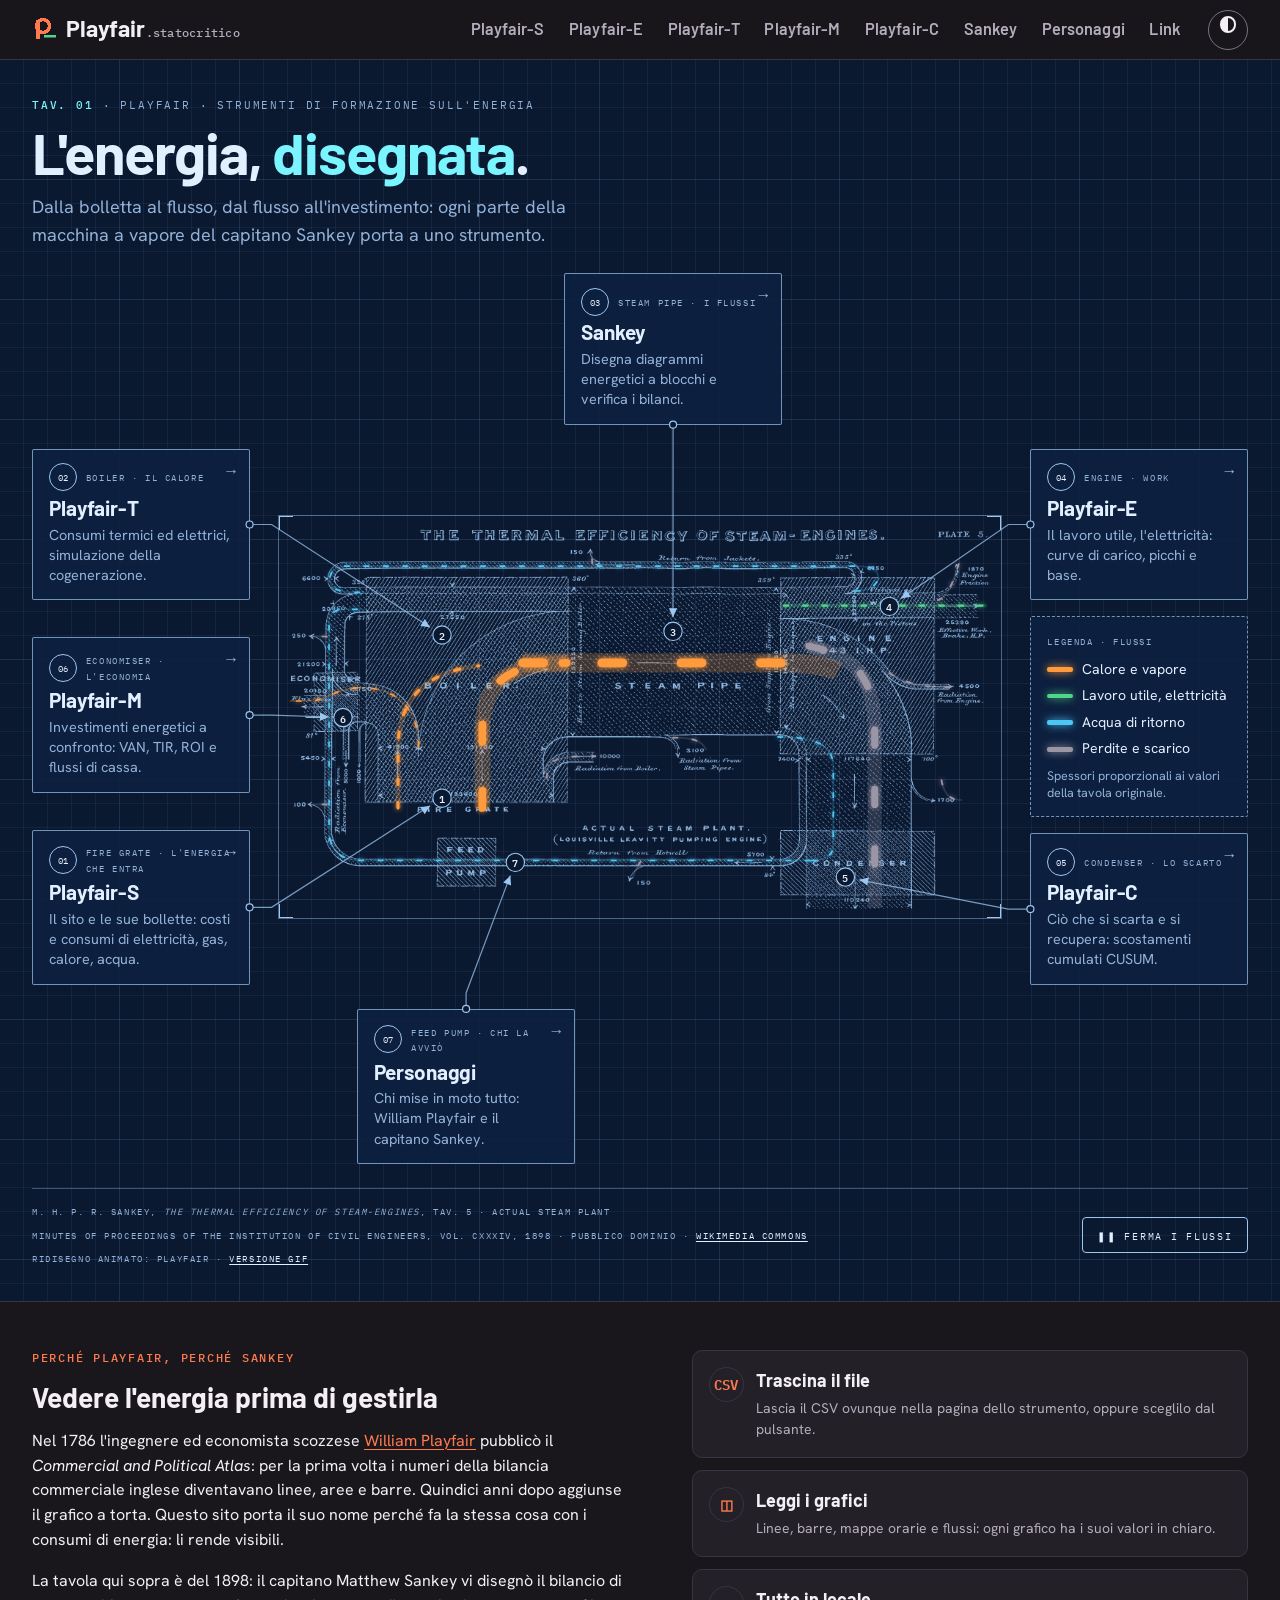
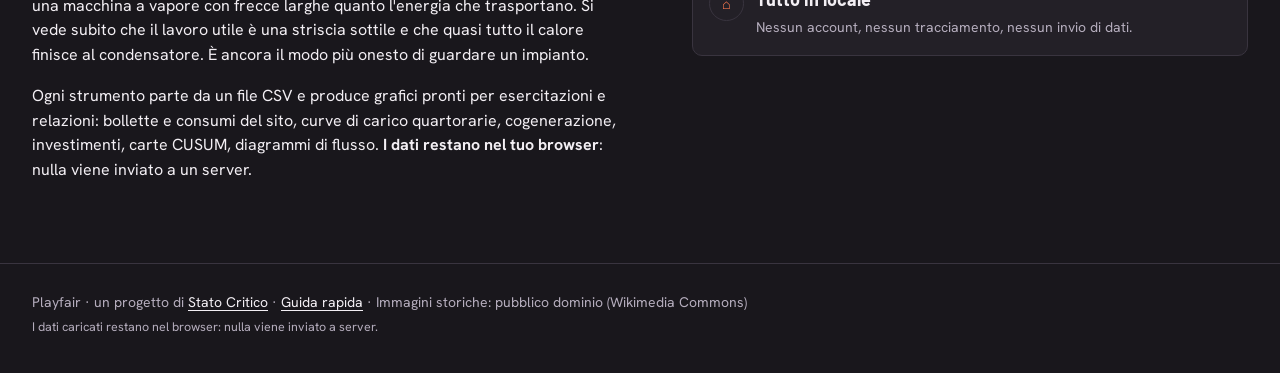
==== commit 01372e67: "Sankey: blocchi di conversione, TEP e CO2, esempi dai CSV 2025; pagina Link Co-Authored-By: Claude O" ====
--- a/index.html
+++ b/index.html
@@ -227,6 +227,7 @@
     <a href="playfair-c.html" data-tip="Cusum — regressione, residui e carta CUSUM secondo ISO 50006">Playfair-C</a>
     <a href="sankey.html" data-tip="Sankey — disegna diagrammi di flusso energetico a blocchi e verifica i bilanci">Sankey</a>
     <a href="personaggi.html" data-tip="William Playfair e Matthew H. P. R. Sankey: chi erano">Personaggi</a>
+    <a href="link.html" data-tip="Link — Stato Critico, EuGEnio, Pseudomania, Bordo Vasca e i corsi Festo Academy">Link</a>
   </nav>
   <button class="pf-tema" type="button" aria-label="Cambia tema chiaro/scuro">◐</button>
 </header>
--- a/assets/tema.css
+++ b/assets/tema.css
@@ -48,6 +48,7 @@
   --flusso-acqua: #4cc6f5;   /* azzurro: m³ d'acqua, ritorni */
   --flusso-co2: #c4946a;     /* marrone: t CO₂ */
   --flusso-altro: #9b96a6;   /* grigio: perdite, altro */
+  --flusso-tep: #c58af0;     /* viola: tep, energia primaria */
   /* blueprint (tavola della home) */
   --bp-fondo: #0a1830;       /* blu notte */
   --bp-fondo-2: #0f2140;     /* riquadri di annotazione */
@@ -71,7 +72,7 @@
   --attenzione: #8a5a00; --attenzione-fondo: #fbf0d6;
   --errore: #a8133c;     --errore-fondo: #fbe5ea;
   --serie-1: #c43c12; --serie-2: #1f6fb4; --serie-3: #a87800; --serie-4: #b3418a; --serie-5: #4f7f22; --serie-6: #6b625d;
-  --flusso-el: #1b8a45; --flusso-th: #d45a00; --flusso-acqua: #1272b0; --flusso-co2: #7a4a26; --flusso-altro: #706a7a;
+  --flusso-el: #1b8a45; --flusso-th: #d45a00; --flusso-acqua: #1272b0; --flusso-co2: #7a4a26; --flusso-altro: #706a7a; --flusso-tep: #7b2fa8;
   --bp-fondo: #e8eff8; --bp-fondo-2: #f6f9fd; --bp-linea: #23477e; --bp-luce: #0069b4;
   --bp-griglia: rgb(35 71 126 / .07); --bp-testo: #0f2547; --bp-tenue: #44618a;
   --ombra-1: 0 1px 2px rgb(42 29 25 / .08);
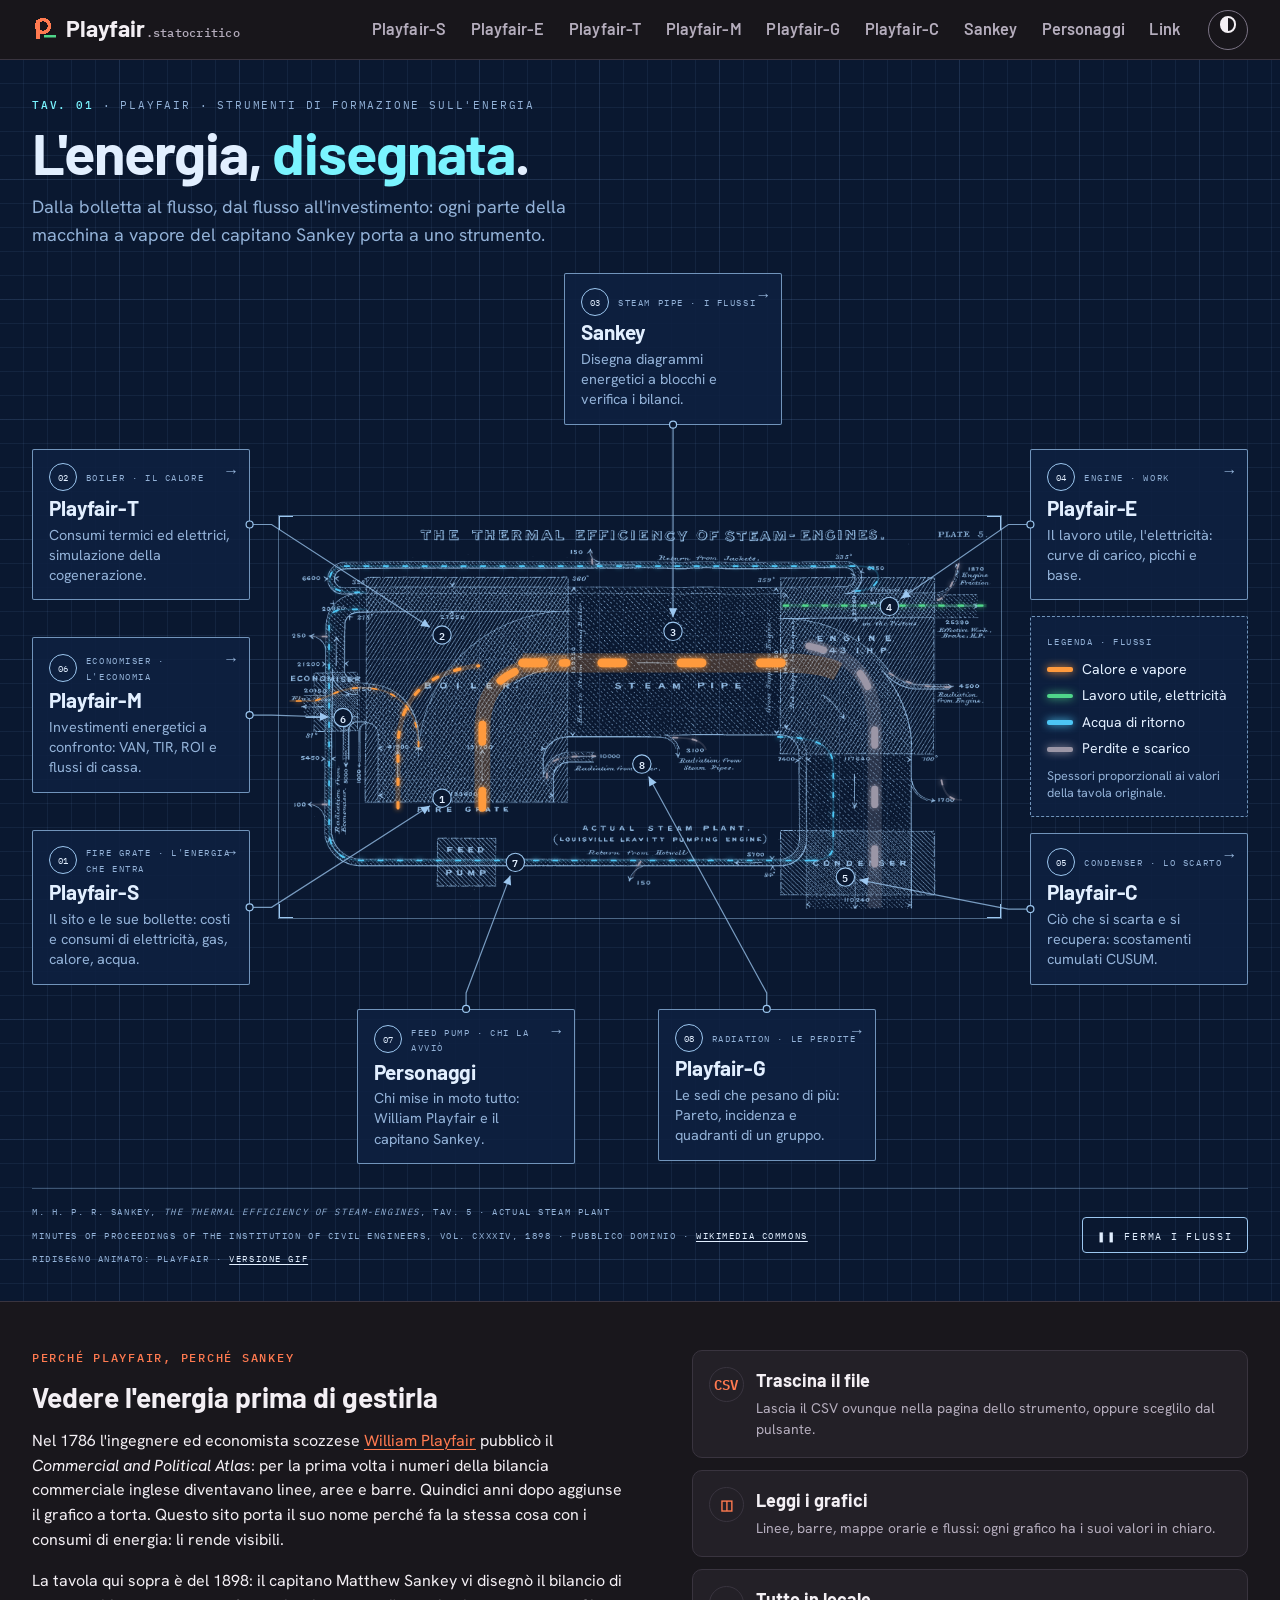
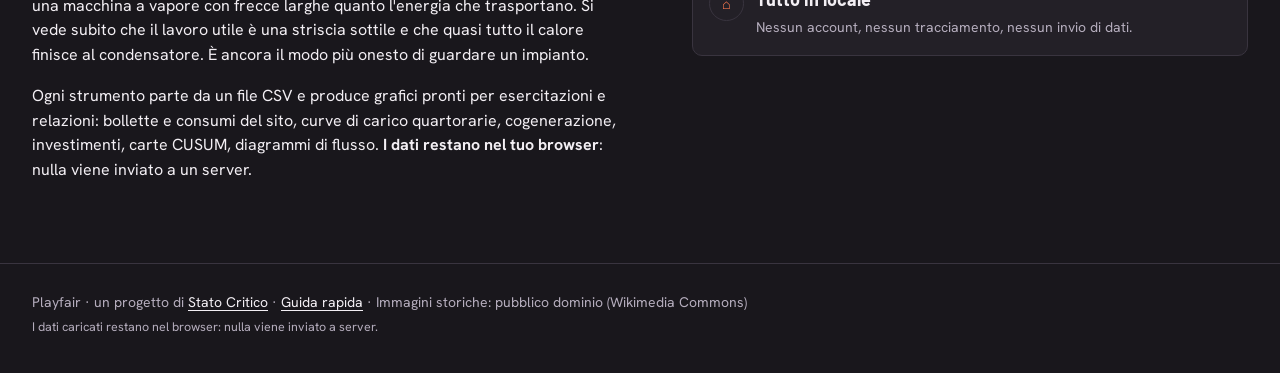
==== commit a9a964b5: "Nuovo strumento Playfair-G (Group): Pareto, incidenza, mappa a 4 quadranti Co-Authored-By: Claude Op" ====
--- a/index.html
+++ b/index.html
@@ -124,6 +124,19 @@
 .macchina[data-attivo="condenser"] .marcatore[data-parte="condenser"] text, .macchina[data-attivo="economiser"] .marcatore[data-parte="economiser"] text,
 .macchina[data-attivo="feedpump"] .marcatore[data-parte="feedpump"] text { fill: var(--su-primario); }
 
+/* parte 8 (Playfair-G): le perdite per irraggiamento, cioè tutti i tratti grigi sottili che escono dalla macchina */
+.macchina[data-attivo="radiation"] .parte-radiation { fill-opacity: .12; stroke-opacity: 1; }
+.macchina[data-attivo="radiation"] .p-radiation { opacity: 1 !important; }
+.macchina[data-attivo="radiation"] .scia.p-radiation { stroke-width: calc(var(--w) * .7px + 6px); }
+.macchina[data-attivo="radiation"] .alveo.p-radiation { opacity: .45 !important; stroke-width: calc(var(--w) * 1.2px + 6px); }
+.macchina[data-attivo="radiation"] .marcatore[data-parte="radiation"] circle { fill: var(--primario); stroke: var(--primario); r: 31px; }
+.macchina[data-attivo="radiation"] .marcatore[data-parte="radiation"] text { fill: var(--su-primario); }
+/* riquadri sotto la tavola: stessa cella, ciascuno spostato secondo --x */
+@media (min-width: 1100px) {
+  .note-giu { display: grid; align-items: start; }
+  .note-giu > .nota { grid-area: 1 / 1; }
+}
+
 /* ------- riquadri di annotazione */
 .nota {
   position: relative; display: block; padding: .85rem 1rem .9rem; text-decoration: none; color: var(--bp-testo);
@@ -224,6 +237,7 @@
     <a href="playfair-e.html" data-tip="Electric — curve di carico elettriche quartorarie: profili, mappe orarie, picchi e base">Playfair-E</a>
     <a href="playfair-t.html" data-tip="Thermal — consumi termici ed elettrici, simulazione di cogenerazione e valutazione economica">Playfair-T</a>
     <a href="playfair-m.html" data-tip="Money — confronto di investimenti energetici: VAN, TIR, ROI, WACC e flussi di cassa">Playfair-M</a>
+    <a href="playfair-g.html" data-tip="Group — analisi di un gruppo di sedi: consumo specifico, incidenza sul totale, Pareto e mappa a 4 quadranti">Playfair-G</a>
     <a href="playfair-c.html" data-tip="Cusum — regressione, residui e carta CUSUM secondo ISO 50006">Playfair-C</a>
     <a href="sankey.html" data-tip="Sankey — disegna diagrammi di flusso energetico a blocchi e verifica i bilanci">Sankey</a>
     <a href="personaggi.html" data-tip="William Playfair e Matthew H. P. R. Sankey: chi erano">Personaggi</a>
@@ -301,6 +315,7 @@
           <rect class="parte parte-condenser" data-parte="condenser" x="1338" y="828" width="444" height="184" rx="6"/>
           <rect class="parte parte-economiser" data-parte="economiser" x="26" y="402" width="172" height="166" rx="6"/>
           <rect class="parte parte-feedpump" data-parte="feedpump" x="402" y="852" width="250" height="136" rx="6"/>
+          <rect class="parte parte-radiation" data-parte="radiation" x="780" y="584" width="430" height="104" rx="6"/>
         </g>
         <g class="flussi-g">
 <g class="alvei">
@@ -309,19 +324,19 @@
 <path class="alveo p-pipe p-boiler p-engine" d="M640 376 H1340 C1420 376 1470 384 1500 400" style="--w:52.0;stroke:var(--flusso-th)"/>
 <path class="alveo p-engine" d="M1352 220 H1905" style="--w:8.9;stroke:var(--flusso-el)"/>
 <path class="alveo p-condenser p-engine" d="M1420 330 C1560 360 1600 430 1600 560 V1044" style="--w:38.4;stroke:var(--flusso-altro)"/>
-<path class="alveo p-engine" d="M1772 205 C1800 196 1812 160 1830 104" style="--w:5.0;stroke:var(--flusso-altro)"/>
-<path class="alveo p-engine" d="M1640 404 C1700 440 1740 442 1812 442" style="--w:5.0;stroke:var(--flusso-altro)"/>
-<path class="alveo p-boiler" d="M706 690 C706 638 730 630 838 630" style="--w:5.0;stroke:var(--flusso-altro)"/>
-<path class="alveo p-pipe" d="M1050 580 C1108 580 1132 590 1140 614" style="--w:5.0;stroke:var(--flusso-altro)"/>
-<path class="alveo p-condenser" d="M1782 696 C1790 738 1808 750 1838 750" style="--w:5.0;stroke:var(--flusso-altro)"/>
+<path class="alveo p-engine p-radiation" d="M1772 205 C1800 196 1812 160 1830 104" style="--w:5.0;stroke:var(--flusso-altro)"/>
+<path class="alveo p-engine p-radiation" d="M1640 404 C1700 440 1740 442 1812 442" style="--w:5.0;stroke:var(--flusso-altro)"/>
+<path class="alveo p-boiler p-radiation" d="M706 690 C706 638 730 630 838 630" style="--w:5.0;stroke:var(--flusso-altro)"/>
+<path class="alveo p-pipe p-radiation" d="M1050 580 C1108 580 1132 590 1140 614" style="--w:5.0;stroke:var(--flusso-altro)"/>
+<path class="alveo p-condenser p-radiation" d="M1782 696 C1790 738 1808 750 1838 750" style="--w:5.0;stroke:var(--flusso-altro)"/>
 <path class="alveo p-engine p-pipe p-boiler" d="M1548 180 C1606 180 1622 140 1600 122 C1590 113 1570 112 1545 112 H160 C122 112 108 138 116 160 C124 180 150 184 214 184" style="--w:5.0;stroke:var(--flusso-acqua)"/>
 <path class="alveo p-condenser p-pipe" d="M1336 578 C1440 578 1487 600 1487 660 V872 C1487 905 1462 915 1424 915" style="--w:5.0;stroke:var(--flusso-acqua)"/>
 <path class="alveo p-feedpump p-economiser p-condenser" d="M1424 915 H200 C140 915 112 885 112 830 V262 C112 240 128 230 160 230 H214" style="--w:5.0;stroke:var(--flusso-acqua)"/>
 <path class="alveo p-economiser p-boiler" d="M356 604 C356 500 296 444 200 444 C140 444 112 470 70 480 H4" style="--w:5.1;stroke:var(--flusso-th)"/>
-<path class="alveo p-pipe" d="M830 106 C830 92 826 84 828 68" style="--w:5.0;stroke:var(--flusso-altro)"/>
-<path class="alveo p-feedpump" d="M962 918 C952 930 946 944 940 962" style="--w:5.0;stroke:var(--flusso-altro)"/>
-<path class="alveo p-economiser" d="M106 304 H60" style="--w:5.0;stroke:var(--flusso-altro)"/>
-<path class="alveo p-economiser" d="M106 762 H58" style="--w:5.0;stroke:var(--flusso-altro)"/>
+<path class="alveo p-pipe p-radiation" d="M830 106 C830 92 826 84 828 68" style="--w:5.0;stroke:var(--flusso-altro)"/>
+<path class="alveo p-feedpump p-radiation" d="M962 918 C952 930 946 944 940 962" style="--w:5.0;stroke:var(--flusso-altro)"/>
+<path class="alveo p-economiser p-radiation" d="M106 304 H60" style="--w:5.0;stroke:var(--flusso-altro)"/>
+<path class="alveo p-economiser p-radiation" d="M106 762 H58" style="--w:5.0;stroke:var(--flusso-altro)"/>
 </g>
 <g class="scie">
 <path class="scia p-grate p-boiler" d="M300 772 V610 C300 470 380 400 520 384" style="--w:13.7;--ciclo:64;--dur:0.500s;stroke:var(--flusso-th);stroke-dasharray:15 49"/>
@@ -329,19 +344,19 @@
 <path class="scia p-pipe p-boiler p-engine" d="M640 376 H1340 C1420 376 1470 384 1500 400" style="--w:52.0;--ciclo:216;--dur:2.000s;stroke:var(--flusso-th);stroke-dasharray:57 159"/>
 <path class="scia p-engine" d="M1352 220 H1905" style="--w:8.9;--ciclo:53;--dur:0.400s;stroke:var(--flusso-el);stroke-dasharray:12 41"/>
 <path class="scia p-condenser p-engine" d="M1420 330 C1560 360 1600 430 1600 560 V1044" style="--w:38.4;--ciclo:162;--dur:2.000s;stroke:var(--flusso-altro);stroke-dasharray:42 120"/>
-<path class="scia p-engine" d="M1772 205 C1800 196 1812 160 1830 104" style="--w:5.0;--ciclo:53;--dur:0.400s;stroke:var(--flusso-altro);stroke-dasharray:12 41"/>
-<path class="scia p-engine" d="M1640 404 C1700 440 1740 442 1812 442" style="--w:5.0;--ciclo:53;--dur:0.400s;stroke:var(--flusso-altro);stroke-dasharray:12 41"/>
-<path class="scia p-boiler" d="M706 690 C706 638 730 630 838 630" style="--w:5.0;--ciclo:53;--dur:0.400s;stroke:var(--flusso-altro);stroke-dasharray:12 41"/>
-<path class="scia p-pipe" d="M1050 580 C1108 580 1132 590 1140 614" style="--w:5.0;--ciclo:53;--dur:0.400s;stroke:var(--flusso-altro);stroke-dasharray:12 41"/>
-<path class="scia p-condenser" d="M1782 696 C1790 738 1808 750 1838 750" style="--w:5.0;--ciclo:53;--dur:0.400s;stroke:var(--flusso-altro);stroke-dasharray:12 41"/>
+<path class="scia p-engine p-radiation" d="M1772 205 C1800 196 1812 160 1830 104" style="--w:5.0;--ciclo:53;--dur:0.400s;stroke:var(--flusso-altro);stroke-dasharray:12 41"/>
+<path class="scia p-engine p-radiation" d="M1640 404 C1700 440 1740 442 1812 442" style="--w:5.0;--ciclo:53;--dur:0.400s;stroke:var(--flusso-altro);stroke-dasharray:12 41"/>
+<path class="scia p-boiler p-radiation" d="M706 690 C706 638 730 630 838 630" style="--w:5.0;--ciclo:53;--dur:0.400s;stroke:var(--flusso-altro);stroke-dasharray:12 41"/>
+<path class="scia p-pipe p-radiation" d="M1050 580 C1108 580 1132 590 1140 614" style="--w:5.0;--ciclo:53;--dur:0.400s;stroke:var(--flusso-altro);stroke-dasharray:12 41"/>
+<path class="scia p-condenser p-radiation" d="M1782 696 C1790 738 1808 750 1838 750" style="--w:5.0;--ciclo:53;--dur:0.400s;stroke:var(--flusso-altro);stroke-dasharray:12 41"/>
 <path class="scia p-engine p-pipe p-boiler" d="M1548 180 C1606 180 1622 140 1600 122 C1590 113 1570 112 1545 112 H160 C122 112 108 138 116 160 C124 180 150 184 214 184" style="--w:5.0;--ciclo:53;--dur:0.400s;stroke:var(--flusso-acqua);stroke-dasharray:12 41"/>
 <path class="scia p-condenser p-pipe" d="M1336 578 C1440 578 1487 600 1487 660 V872 C1487 905 1462 915 1424 915" style="--w:5.0;--ciclo:53;--dur:0.400s;stroke:var(--flusso-acqua);stroke-dasharray:12 41"/>
 <path class="scia p-feedpump p-economiser p-condenser" d="M1424 915 H200 C140 915 112 885 112 830 V262 C112 240 128 230 160 230 H214" style="--w:5.0;--ciclo:53;--dur:0.400s;stroke:var(--flusso-acqua);stroke-dasharray:12 41"/>
 <path class="scia p-economiser p-boiler" d="M356 604 C356 500 296 444 200 444 C140 444 112 470 70 480 H4" style="--w:5.1;--ciclo:53;--dur:0.400s;stroke:var(--flusso-th);stroke-dasharray:12 41"/>
-<path class="scia p-pipe" d="M830 106 C830 92 826 84 828 68" style="--w:5.0;--ciclo:53;--dur:0.400s;stroke:var(--flusso-altro);stroke-dasharray:12 41"/>
-<path class="scia p-feedpump" d="M962 918 C952 930 946 944 940 962" style="--w:5.0;--ciclo:53;--dur:0.400s;stroke:var(--flusso-altro);stroke-dasharray:12 41"/>
-<path class="scia p-economiser" d="M106 304 H60" style="--w:5.0;--ciclo:53;--dur:0.400s;stroke:var(--flusso-altro);stroke-dasharray:12 41"/>
-<path class="scia p-economiser" d="M106 762 H58" style="--w:5.0;--ciclo:53;--dur:0.400s;stroke:var(--flusso-altro);stroke-dasharray:12 41"/>
+<path class="scia p-pipe p-radiation" d="M830 106 C830 92 826 84 828 68" style="--w:5.0;--ciclo:53;--dur:0.400s;stroke:var(--flusso-altro);stroke-dasharray:12 41"/>
+<path class="scia p-feedpump p-radiation" d="M962 918 C952 930 946 944 940 962" style="--w:5.0;--ciclo:53;--dur:0.400s;stroke:var(--flusso-altro);stroke-dasharray:12 41"/>
+<path class="scia p-economiser p-radiation" d="M106 304 H60" style="--w:5.0;--ciclo:53;--dur:0.400s;stroke:var(--flusso-altro);stroke-dasharray:12 41"/>
+<path class="scia p-economiser p-radiation" d="M106 762 H58" style="--w:5.0;--ciclo:53;--dur:0.400s;stroke:var(--flusso-altro);stroke-dasharray:12 41"/>
 </g>
 </g>
         <g class="marcatori">
@@ -352,6 +367,7 @@
           <g class="marcatore" data-parte="condenser" transform="translate(1520 960)"><circle/><text>5</text></g>
           <g class="marcatore" data-parte="economiser" transform="translate(150 525)"><circle/><text>6</text></g>
           <g class="marcatore" data-parte="feedpump" transform="translate(620 920)"><circle/><text>7</text></g>
+          <g class="marcatore" data-parte="radiation" transform="translate(965 652)"><circle/><text>8</text></g>
         </g>
       </svg>
     </figure>
@@ -386,6 +402,12 @@
         <span class="nota-rif"><span class="nota-n">07</span>Feed pump · chi la avviò</span>
         <span class="nota-titolo">Personaggi</span>
         <span class="nota-desc">Chi mise in moto tutto: William Playfair e il capitano Sankey.</span>
+        <span class="nota-vai" aria-hidden="true">→</span>
+      </a>
+      <a class="nota" href="playfair-g.html" data-parte="radiation" style="--x: 68%; --ordine: 8">
+        <span class="nota-rif"><span class="nota-n">08</span>Radiation · le perdite</span>
+        <span class="nota-titolo">Playfair-G</span>
+        <span class="nota-desc">Le sedi che pesano di più: Pareto, incidenza e quadranti di un gruppo.</span>
         <span class="nota-vai" aria-hidden="true">→</span>
       </a>
     </div>
@@ -434,7 +456,7 @@
   var richiami = macchina.querySelector(".richiami"), tavola = macchina.querySelector(".tavola");
   var NS = "http://www.w3.org/2000/svg", W = 1920, H = 1046;
   /* punto della tavola (coordinate dell'immagine) a cui punta ciascun riquadro */
-  var BERSAGLI = { grate: [420, 745], boiler: [420, 300], pipe: [1050, 290], engine: [1640, 222], condenser: [1520, 960], economiser: [150, 525], feedpump: [620, 920] };
+  var BERSAGLI = { grate: [420, 745], boiler: [420, 300], pipe: [1050, 290], engine: [1640, 222], condenser: [1520, 960], economiser: [150, 525], feedpump: [620, 920], radiation: [965, 652] };
   var note = Array.prototype.slice.call(macchina.querySelectorAll("a.nota[data-parte]"));
 
   function el(nome, attr, padre) { var e = document.createElementNS(NS, nome); for (var k in attr) e.setAttribute(k, attr[k]); if (padre) padre.appendChild(e); return e; }
--- a/assets/sito.css
+++ b/assets/sito.css
@@ -83,6 +83,13 @@
   background: linear-gradient(currentColor, currentColor) center / 100% 2px no-repeat; }
 .pf-menu-apri[aria-expanded="true"] { background: var(--inchiostro); color: var(--carta); border-color: var(--inchiostro); }
 
+/* schermi medi: 9 voci nel menu, si stringono prima di passare al menu del telefono */
+@media (min-width: 961px) and (max-width: 1200px) {
+  .pf-menu { gap: 0; }
+  .pf-menu a { padding: 0 .42rem; font-size: .92rem; }
+  .pf-menu a::after { left: .42rem; right: .42rem; }
+  .pf-marchio-sub { display: none; }
+}
 @media (max-width: 960px) {
   .pf-menu-apri { display: inline-grid; margin-left: auto; }
   .pf-menu {
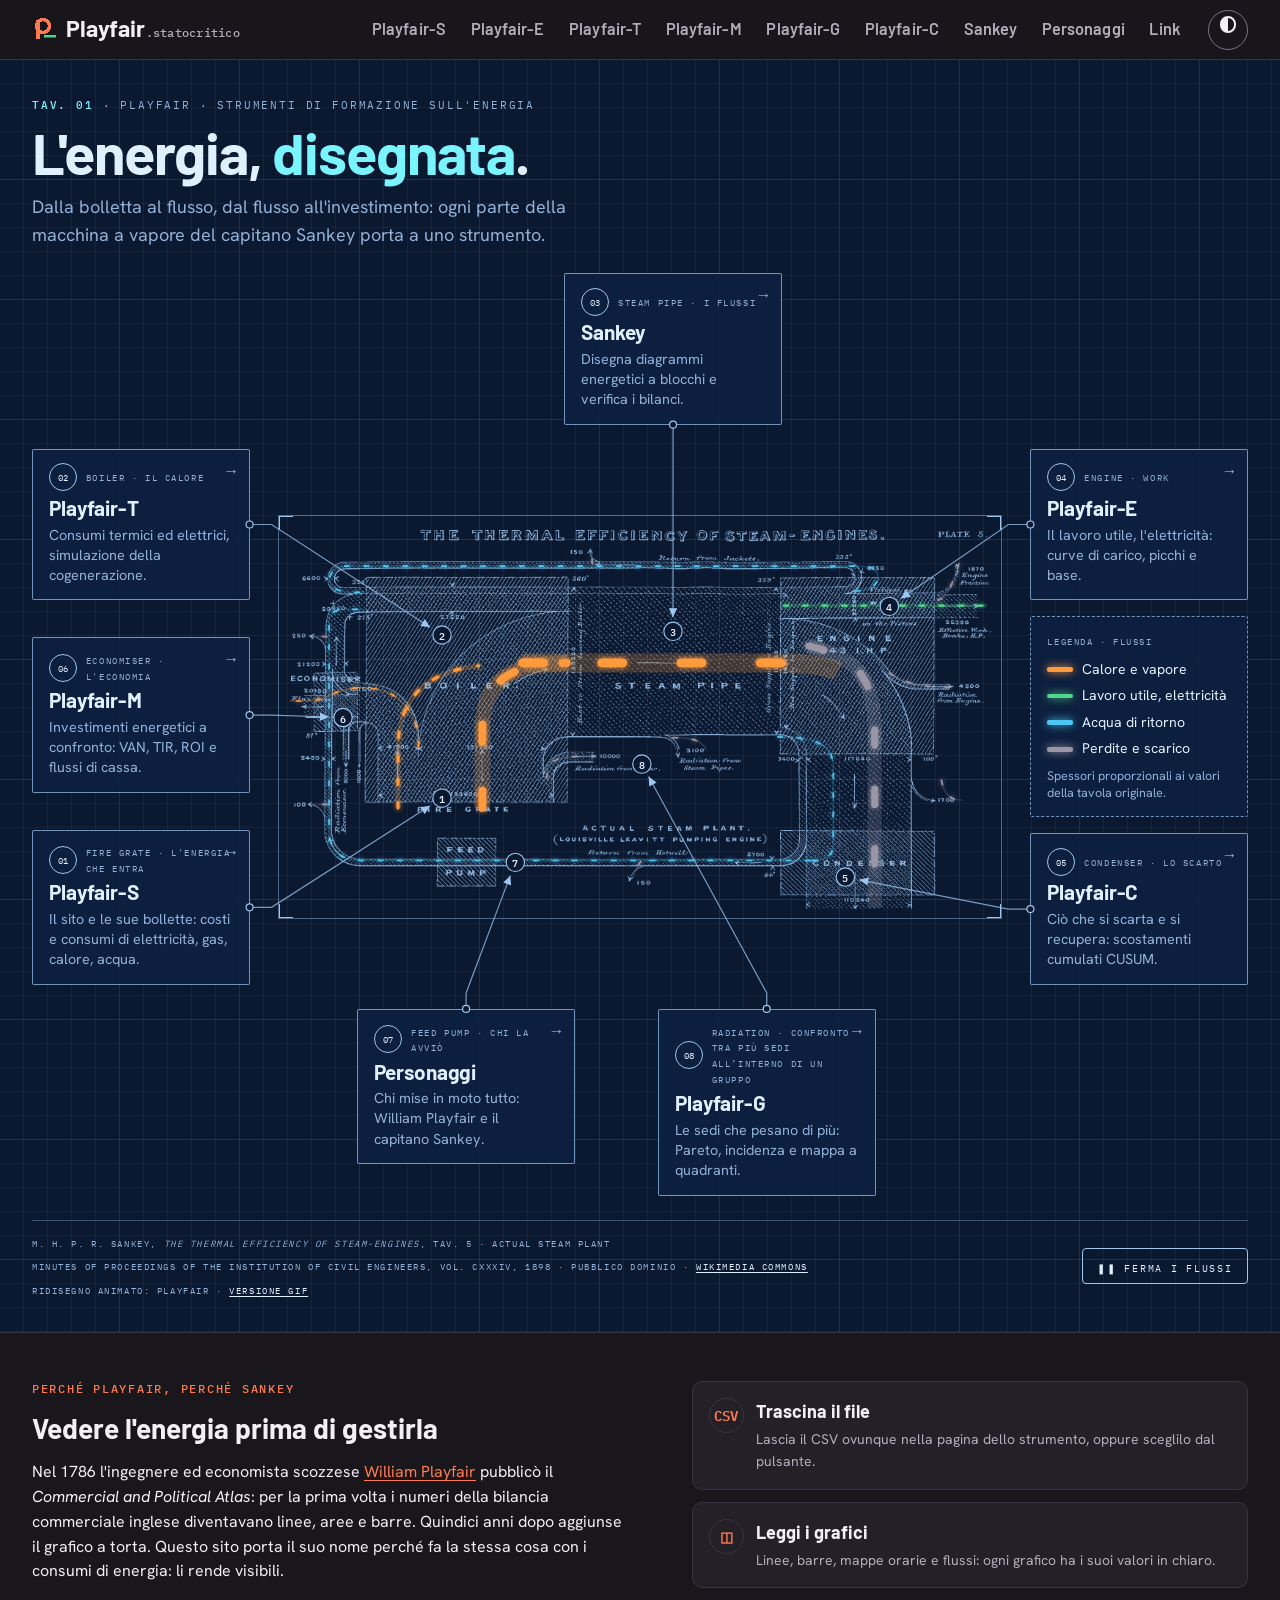
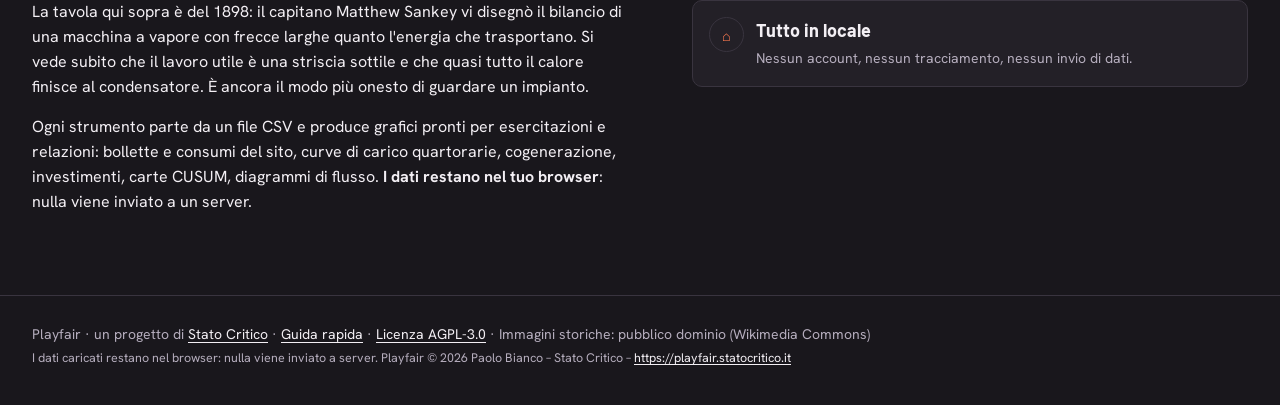
==== commit 654481cd: "Caricamento xlsx/xls/ods, esportazione Excel con grafici, fonte nei download, licenza AGPL-3.0 Co-Au" ====
--- a/index.html
+++ b/index.html
@@ -405,9 +405,9 @@
         <span class="nota-vai" aria-hidden="true">→</span>
       </a>
       <a class="nota" href="playfair-g.html" data-parte="radiation" style="--x: 68%; --ordine: 8">
-        <span class="nota-rif"><span class="nota-n">08</span>Radiation · le perdite</span>
+        <span class="nota-rif"><span class="nota-n">08</span>Radiation · confronto tra più sedi all’interno di un gruppo</span>
         <span class="nota-titolo">Playfair-G</span>
-        <span class="nota-desc">Le sedi che pesano di più: Pareto, incidenza e quadranti di un gruppo.</span>
+        <span class="nota-desc">Le sedi che pesano di più: Pareto, incidenza e mappa a quadranti.</span>
         <span class="nota-vai" aria-hidden="true">→</span>
       </a>
     </div>
@@ -445,8 +445,8 @@
 </main>
 
 <footer class="pf-piede">
-  <p>Playfair · un progetto di <a href="https://statocritico.it">Stato Critico</a> · <a href="guida-rapida.pdf">Guida rapida</a> · Immagini storiche: pubblico dominio (Wikimedia Commons)</p>
-  <p class="pf-piede-nota">I dati caricati restano nel browser: nulla viene inviato a server.</p>
+  <p>Playfair · un progetto di <a href="https://statocritico.it">Stato Critico</a> · <a href="guida-rapida.pdf">Guida rapida</a> · <a href="licenza.html">Licenza AGPL-3.0</a> · Immagini storiche: pubblico dominio (Wikimedia Commons)</p>
+  <p class="pf-piede-nota">I dati caricati restano nel browser: nulla viene inviato a server. <span class="pf-piede-attribuzione">Playfair © 2026 Paolo Bianco – Stato Critico – <a href="https://playfair.statocritico.it">https://playfair.statocritico.it</a></span></p>
 </footer>
 
 <script>
--- a/assets/sito.css
+++ b/assets/sito.css
@@ -218,6 +218,19 @@
   box-shadow: var(--ombra-2); opacity: 0; transition: opacity .2s, transform .2s; pointer-events: none; }
 .pf-annuncio.visibile { opacity: 1; transform: translate(-50%, 0); }
 
+/* ------------------------------------------------------------------------------------------- scelta del foglio (file Excel/ODS con più fogli) */
+.pf-dialogo { max-width: min(34rem, calc(100vw - 2rem)); padding: var(--s5); border: 1px solid var(--linea); border-radius: var(--r-l);
+  background: var(--foglio); color: var(--inchiostro); box-shadow: var(--ombra-2); font-family: var(--testo); }
+.pf-dialogo::backdrop { background: color-mix(in srgb, var(--carta) 70%, transparent); }
+.pf-dialogo h2 { margin: 0 0 var(--s2); font: 700 var(--c-xl)/1.2 var(--titoli); }
+.pf-dialogo p { margin: 0 0 var(--s4); color: var(--tenue); font-size: var(--c-s); overflow-wrap: anywhere; }
+.pf-dialogo-scelte { display: flex; flex-direction: column; gap: var(--s2); }
+.pf-dialogo-scelte .pf-btn { justify-content: flex-start; text-align: left; }
+.pf-dialogo-piede { display: flex; justify-content: flex-end; margin-top: var(--s4); }
+
+/* pulsante «Scarica in Excel» durante la preparazione del file */
+[data-pf-excel-scarica][aria-busy="true"] { opacity: .65; cursor: progress; }
+
 /* ------------------------------------------------------------------------------------------- pagine di testo */
 .pf-intestazione { padding-block: var(--s7) var(--s5); }
 .pf-intestazione h1 { margin: 0 0 var(--s3); }
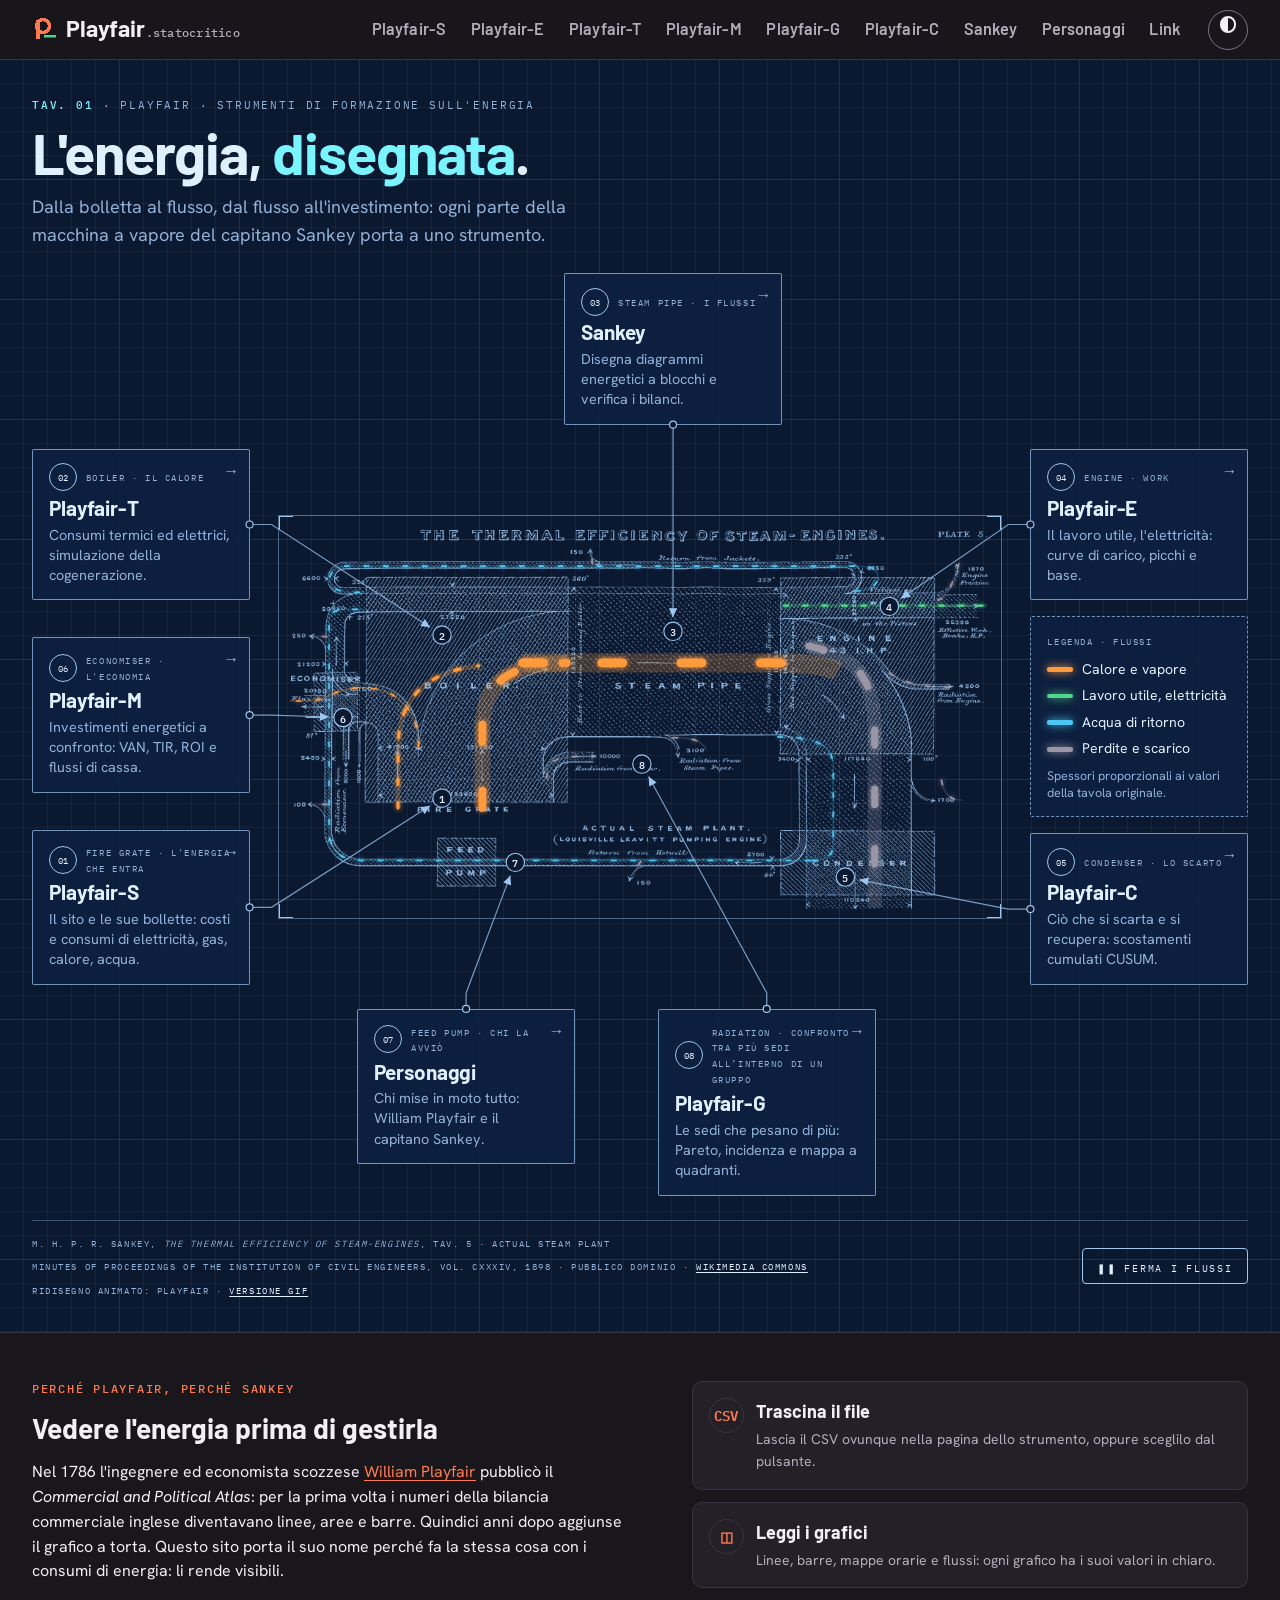
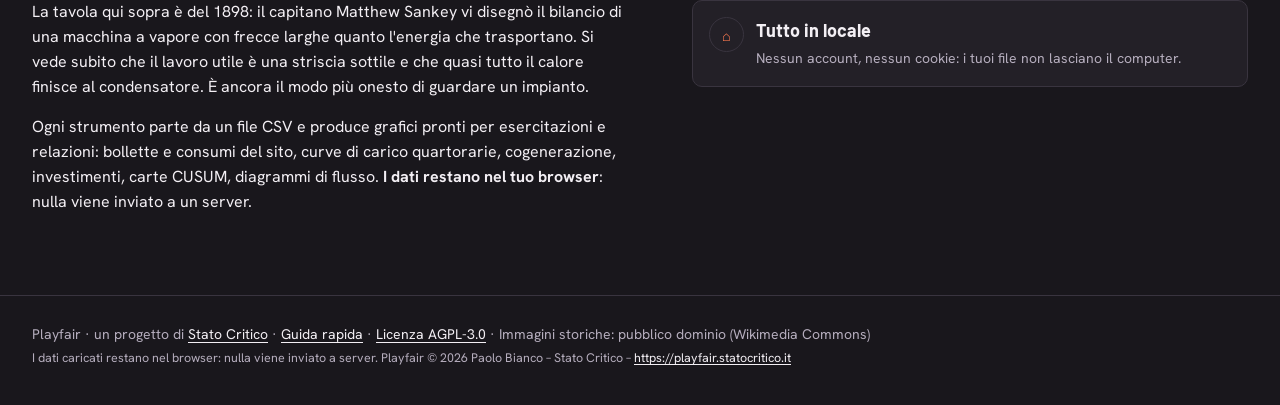
==== commit 74f8e69f: "Statistiche Cloudflare Web Analytics consentite nella CSP; testi aggiornati sulla privacy Co-Authore" ====
--- a/index.html
+++ b/index.html
@@ -18,6 +18,7 @@
 <meta name="twitter:card" content="summary_large_image">
 <script>try{var t=localStorage.getItem('pf-tema');if(t)document.documentElement.dataset.theme=t;}catch(e){}</script>
 <link rel="stylesheet" href="assets/tema.css">
+<link rel="stylesheet" href="assets/area.css">
 <link rel="stylesheet" href="assets/sito.css">
 <style>
 /* ===================================================== home: la tavola di Sankey come progetto (blueprint) */
@@ -439,7 +440,7 @@
   <ul class="principi">
     <li><i>CSV</i><b>Trascina il file</b><span>Lascia il CSV ovunque nella pagina dello strumento, oppure sceglilo dal pulsante.</span></li>
     <li><i>◫</i><b>Leggi i grafici</b><span>Linee, barre, mappe orarie e flussi: ogni grafico ha i suoi valori in chiaro.</span></li>
-    <li><i>⌂</i><b>Tutto in locale</b><span>Nessun account, nessun tracciamento, nessun invio di dati.</span></li>
+    <li><i>⌂</i><b>Tutto in locale</b><span>Nessun account, nessun cookie: i tuoi file non lasciano il computer.</span></li>
   </ul>
 </section>
 </main>
--- a/assets/tema.css
+++ b/assets/tema.css
@@ -1,6 +1,9 @@
 /* =====================================================================================================
-   Playfair · tema.css — il "CSS modificabile"
-   SOLO variabili e caratteri. Cambiando questo file (e nient'altro) si ristila tutto il sito.
+   Playfair · tema.css — il "CSS modificabile" della CORNICE
+   SOLO variabili e caratteri. Cambiando questo file (e nient'altro) si ristila la cornice del sito: testata e menu,
+   piè di pagina, sfondo della pagina, pagine di testo (home, personaggi, link, licenza, 404), intestazioni degli
+   strumenti, tooltip del menu. NON tocca l'area di lavoro (pannelli dei grafici, controlli degli strumenti, app
+   Sankey, esportazioni) né i colori dei dati (--flusso-*, --serie-*): quelli stanno in assets/area.css, palette fissa.
    Base: vestito Corallo di EuGEnio (stesso autore), con un tocco "blueprint" per la tavola della home.
    Tema scuro predefinito; tema chiaro con data-theme="light" su <html>.
    Documentazione di ogni variabile: docs/CONTRATTO_CSS.md
@@ -40,15 +43,8 @@
   --successo: #8fcf86;   --successo-fondo: #1f2a1d;
   --attenzione: #f2c14e; --attenzione-fondo: #2f2715;
   --errore: #ff8a8a;     --errore-fondo: #361a1c;
-  /* serie dei grafici */
-  --serie-1: #ff7a50; --serie-2: #8ccbf2; --serie-3: #f2d16b; --serie-4: #e070ad; --serie-5: #9ccf8f; --serie-6: #b9b2ad;
-  /* vettori energetici (Sankey, home, strumenti) */
-  --flusso-el: #4fd68a;      /* verde: kWh elettrici, lavoro utile */
-  --flusso-th: #ff9a3d;      /* arancione: Sm³ gas, MWh termici, calore e vapore */
-  --flusso-acqua: #4cc6f5;   /* azzurro: m³ d'acqua, ritorni */
-  --flusso-co2: #c4946a;     /* marrone: t CO₂ */
-  --flusso-altro: #9b96a6;   /* grigio: perdite, altro */
-  --flusso-tep: #c58af0;     /* viola: tep, energia primaria */
+  /* serie dei grafici e vettori energetici (--serie-*, --flusso-*): NON stanno qui, ma in area.css (colori dei dati,
+     significato fisso). La cornice può usarli in lettura (home blueprint, monogramma). */
   /* blueprint (tavola della home) */
   --bp-fondo: #0a1830;       /* blu notte */
   --bp-fondo-2: #0f2140;     /* riquadri di annotazione */
@@ -71,8 +67,6 @@
   --successo: #2e7a34;   --successo-fondo: #e7f2e4;
   --attenzione: #8a5a00; --attenzione-fondo: #fbf0d6;
   --errore: #a8133c;     --errore-fondo: #fbe5ea;
-  --serie-1: #c43c12; --serie-2: #1f6fb4; --serie-3: #a87800; --serie-4: #b3418a; --serie-5: #4f7f22; --serie-6: #6b625d;
-  --flusso-el: #1b8a45; --flusso-th: #d45a00; --flusso-acqua: #1272b0; --flusso-co2: #7a4a26; --flusso-altro: #706a7a; --flusso-tep: #7b2fa8;
   --bp-fondo: #e8eff8; --bp-fondo-2: #f6f9fd; --bp-linea: #23477e; --bp-luce: #0069b4;
   --bp-griglia: rgb(35 71 126 / .07); --bp-testo: #0f2547; --bp-tenue: #44618a;
   --ombra-1: 0 1px 2px rgb(42 29 25 / .08);
@@ -101,10 +95,4 @@
   /* movimento */
   --durata: .18s;
   --ritardo-tip: .35s;
-
-  /* alias per gli artifact Playfair originali (references/design.md): puntano alle variabili del tema */
-  --pf-blue: var(--primario); --pf-green: var(--successo); --pf-red: var(--errore); --pf-amber: var(--attenzione);
-  --pf-bg-app: var(--carta); --pf-bg-panel: var(--foglio); --pf-border: var(--linea); --pf-focus: var(--primario);
-  --pf-text-primary: var(--inchiostro); --pf-text-secondary: var(--tenue); --pf-text-hint: var(--tenue); --pf-divider: var(--linea);
-  --pf-s1: var(--serie-1); --pf-s2: var(--serie-2); --pf-s3: var(--serie-3); --pf-s4: var(--serie-4);
 }
--- a/assets/area.css
+++ b/assets/area.css
@@ -0,0 +1,128 @@
+/* =====================================================================================================
+   Playfair · area.css — palette FISSA dell'AREA DI LAVORO (non fa parte del tema: non modificare per ristilare)
+
+   Il sito ha due livelli di aspetto:
+   · CORNICE  (assets/tema.css, modificabile, es. da Claude Design): testata e menu, piè di pagina, sfondo della
+     pagina, pagine di testo (home, personaggi, link, licenza, 404), intestazioni degli strumenti, tooltip del menu.
+   · AREA DI LAVORO (questo file): pannelli dei grafici, canvas Chart.js, KPI, tabelle dei risultati, controlli degli
+     strumenti (campi, pulsanti, schede, zone di trascinamento), tutta l'app Sankey, dialoghi e avvisi degli strumenti,
+     esportazioni (PNG/JPG/PDF/SVG/Excel). Palette neutra e fredda, studiata per far risaltare i colori dei dati.
+
+   Contenitore: .pf-area (sugli strumenti insieme a .pf-app, sull'app Sankey insieme a .sk-app, sui dialoghi).
+   Le regole dell'area usano solo variabili --area-* (più i colori dei dati --flusso-* e --serie-*).
+   I COLORI DEI DATI (vettori energetici e serie) stanno qui e non in tema.css: hanno un significato fisso.
+   La cornice può leggerli (la home blueprint e il monogramma usano --flusso-*) ma non li ridefinisce:
+   area.css si carica DOPO tema.css, quindi un'eventuale ridefinizione in tema.css non avrebbe effetto.
+
+   Modalità chiara/scura: segue l'interruttore del sito (data-theme su <html>), ma con valori propri.
+   Contrasti WCAG AA verificati: testo, tenue, segno e stati ≥ 4,5:1 su fondo, pannello e rialzo; bordo ≥ 3:1.
+   Documentazione: docs/CONTRATTO_CSS.md, sezione «Area di lavoro».
+   ===================================================================================================== */
+
+/* ---- caratteri dell'area (stessi file di tema.css, dichiarati anche qui: l'area non dipende dai font del tema) ---- */
+@font-face { font-family: "PF Area Testo"; font-style: normal; font-weight: 400; font-display: swap; src: url("font/hanken-grotesk-latin-400-normal.woff2") format("woff2"); }
+@font-face { font-family: "PF Area Testo"; font-style: italic; font-weight: 400; font-display: swap; src: url("font/hanken-grotesk-latin-400-italic.woff2") format("woff2"); }
+@font-face { font-family: "PF Area Testo"; font-style: normal; font-weight: 600; font-display: swap; src: url("font/hanken-grotesk-latin-600-normal.woff2") format("woff2"); }
+@font-face { font-family: "PF Area Testo"; font-style: normal; font-weight: 700; font-display: swap; src: url("font/hanken-grotesk-latin-700-normal.woff2") format("woff2"); }
+@font-face { font-family: "PF Area Titoli"; font-style: normal; font-weight: 500; font-display: swap; src: url("font/barlow-latin-500-normal.woff2") format("woff2"); }
+@font-face { font-family: "PF Area Titoli"; font-style: normal; font-weight: 600; font-display: swap; src: url("font/barlow-latin-600-normal.woff2") format("woff2"); }
+@font-face { font-family: "PF Area Titoli"; font-style: normal; font-weight: 700; font-display: swap; src: url("font/barlow-latin-700-normal.woff2") format("woff2"); }
+@font-face { font-family: "PF Area Mono"; font-style: normal; font-weight: 400; font-display: swap; src: url("font/ibm-plex-mono-latin-400-normal.woff2") format("woff2"); }
+@font-face { font-family: "PF Area Mono"; font-style: normal; font-weight: 500; font-display: swap; src: url("font/ibm-plex-mono-latin-500-normal.woff2") format("woff2"); }
+@font-face { font-family: "PF Area Mono"; font-style: normal; font-weight: 600; font-display: swap; src: url("font/ibm-plex-mono-latin-600-normal.woff2") format("woff2"); }
+
+/* ---------------------------------------------------------------------------------- area scura (predefinita) */
+:root, [data-theme="dark"] {
+  /* superfici: grafite fredda e neutra, senza tinta di marca */
+  --area-fondo: #14161a;        /* fondo del vassoio degli strumenti e dell'app Sankey, campi */
+  --area-pannello: #1c1f24;     /* pannelli dei grafici, menu e pannello del Sankey, blocchi */
+  --area-rialzo: #262a31;       /* KPI, intestazioni di tabella, passaggio del mouse */
+  --area-tinta: #2a3240;        /* selezione, scheda/zona attiva */
+  --area-linea: #30353d;        /* bordi sottili, separatori */
+  --area-bordo: #737b88;        /* bordi di campi e pulsanti (≥ 3:1) */
+  /* testo */
+  --area-testo: #eef0f3;        /* 14,5:1 sul pannello */
+  --area-tenue: #a8afba;        /* 7,5:1 sul pannello */
+  --area-titolo: #f7f8fa;       /* titoli dei grafici e del Sankey, cifre in evidenza */
+  /* accento: monocromatico, così i soli colori saturi dell'area sono quelli dei dati */
+  --area-accento: #e2e6ec;      /* pulsante principale, scheda attiva, selezione */
+  --area-accento-forte: #ffffff;
+  --area-su-accento: #14161a;   /* testo sull'accento: 13:1 */
+  --area-focus: #8fa2ff;        /* anello del focus da tastiera (6,9:1) */
+  --area-segno: #9db0ff;        /* valori calcolati, soglie e linee di riferimento */
+  --area-griglia: rgb(238 240 243 / .10);
+  /* stati */
+  --area-ok: #7fd08a;   --area-ok-fondo: #17261a;
+  --area-warn: #f0c24f; --area-warn-fondo: #2b2513;
+  --area-err: #ff8d8d;  --area-err-fondo: #341a1d;
+  /* ombre */
+  --area-ombra-1: 0 1px 2px rgb(0 0 0 / .35);
+  --area-ombra-2: 0 8px 24px rgb(0 0 0 / .5);
+
+  /* ---- COLORI DEI DATI (significato fisso, non di competenza del tema) ---- */
+  /* serie dei grafici, in ordine fisso */
+  --serie-1: #ff7a50; --serie-2: #8ccbf2; --serie-3: #f2d16b; --serie-4: #e070ad; --serie-5: #9ccf8f; --serie-6: #b9b2ad;
+  /* vettori energetici */
+  --flusso-el: #4fd68a;         /* verde: kWh elettrici, lavoro utile */
+  --flusso-th: #ff9a3d;         /* arancione: Sm³ gas, MWh termici, calore e vapore */
+  --flusso-acqua: #4cc6f5;      /* azzurro: m³ d'acqua, ritorni */
+  --flusso-co2: #c4946a;        /* marrone: t CO₂ */
+  --flusso-altro: #9b96a6;      /* grigio: perdite, altro */
+  --flusso-tep: #c58af0;        /* viola: tep, energia primaria */
+}
+
+/* ---------------------------------------------------------------------------------- area chiara */
+[data-theme="light"] {
+  --area-fondo: #f3f4f6; --area-pannello: #ffffff; --area-rialzo: #eceef2; --area-tinta: #e2e8f3;
+  --area-linea: #dcdfe5; --area-bordo: #7f8693;
+  --area-testo: #181b20; --area-tenue: #545b67; --area-titolo: #11151b;
+  --area-accento: #262d38; --area-accento-forte: #0f1319; --area-su-accento: #ffffff;
+  --area-focus: #3448d1; --area-segno: #3045c2;
+  --area-griglia: rgb(24 27 32 / .09);
+  --area-ok: #2a7a35;   --area-ok-fondo: #e4f2e6;
+  --area-warn: #845700; --area-warn-fondo: #fbf1d6;
+  --area-err: #b1183f;  --area-err-fondo: #fbe6ea;
+  --area-ombra-1: 0 1px 2px rgb(20 24 32 / .08);
+  --area-ombra-2: 0 8px 24px rgb(20 24 32 / .16);
+  --serie-1: #c43c12; --serie-2: #1f6fb4; --serie-3: #a87800; --serie-4: #b3418a; --serie-5: #4f7f22; --serie-6: #6b625d;
+  --flusso-el: #1b8a45; --flusso-th: #d45a00; --flusso-acqua: #1272b0; --flusso-co2: #7a4a26; --flusso-altro: #706a7a; --flusso-tep: #7b2fa8;
+}
+
+/* ---------------------------------------------------------------------------------- comuni ai due modi */
+:root {
+  --area-font: "PF Area Testo", system-ui, -apple-system, "Segoe UI", sans-serif;
+  --area-font-titoli: "PF Area Titoli", "PF Area Testo", system-ui, sans-serif;
+  --area-font-mono: "PF Area Mono", ui-monospace, SFMono-Regular, Menlo, Consolas, monospace;
+  --area-raggio: 6px; --area-r-s: 4px; --area-r-l: 10px; --area-r-tondo: 999px;
+  --area-durata: .18s;
+
+  /* alias per il codice degli artifact Playfair originali (references/design.md): puntano all'area */
+  --pf-blue: var(--serie-1); --pf-green: var(--area-ok); --pf-red: var(--area-err); --pf-amber: var(--area-warn);
+  --pf-bg-app: var(--area-fondo); --pf-bg-panel: var(--area-pannello); --pf-border: var(--area-linea); --pf-focus: var(--area-focus);
+  --pf-text-primary: var(--area-testo); --pf-text-secondary: var(--area-tenue); --pf-text-hint: var(--area-tenue); --pf-divider: var(--area-linea);
+  --pf-s1: var(--serie-1); --pf-s2: var(--serie-2); --pf-s3: var(--serie-3); --pf-s4: var(--serie-4);
+}
+
+/* ---------------------------------------------------------------------------------- contenitore dell'area
+   Rete di sicurezza: dentro l'area i nomi delle variabili della cornice puntano ai valori dell'area. Il codice
+   dell'area usa già solo --area-*; se però una regola o un attributo style futuro scrivesse var(--inchiostro),
+   var(--primario) o var(--testo) dentro .pf-area, otterrebbe comunque la palette fissa e non quella del tema. */
+.pf-area {
+  --carta: var(--area-fondo); --foglio: var(--area-pannello); --rialzo: var(--area-rialzo); --tinta: var(--area-tinta);
+  --linea: var(--area-linea); --bordo: var(--area-bordo); --inchiostro: var(--area-testo); --tenue: var(--area-tenue);
+  --primario: var(--area-accento); --primario-forte: var(--area-accento-forte); --su-primario: var(--area-su-accento);
+  --profondo: var(--area-titolo); --segno: var(--area-segno);
+  --successo: var(--area-ok); --successo-fondo: var(--area-ok-fondo); --attenzione: var(--area-warn); --attenzione-fondo: var(--area-warn-fondo);
+  --errore: var(--area-err); --errore-fondo: var(--area-err-fondo); --ombra-1: var(--area-ombra-1); --ombra-2: var(--area-ombra-2);
+  --testo: var(--area-font); --titoli: var(--area-font-titoli); --mono: var(--area-font-mono);
+  --raggio: var(--area-raggio); --r: var(--area-raggio); --r-s: var(--area-r-s); --r-l: var(--area-r-l); --r-tondo: var(--area-r-tondo);
+  --durata: var(--area-durata);
+  color: var(--area-testo); font-family: var(--area-font);
+}
+.pf-area :focus-visible { outline-color: var(--area-focus); }
+.pf-area ::selection { background: color-mix(in srgb, var(--area-focus) 40%, transparent); color: var(--area-testo); }
+.pf-area a { color: var(--area-segno); }
+.pf-area a:hover { color: var(--area-testo); }
+/* controlli nativi (caselle, cursori, barre di scorrimento, menu a tendina) nella modalità dell'area, non del tema */
+:root :is(.pf-area, .pf-dialogo, .pf-velo), [data-theme="dark"] :is(.pf-area, .pf-dialogo, .pf-velo) { color-scheme: dark; }
+[data-theme="light"] :is(.pf-area, .pf-dialogo, .pf-velo) { color-scheme: light; }
--- a/assets/sito.css
+++ b/assets/sito.css
@@ -1,6 +1,9 @@
 /* =====================================================================================================
    Playfair · sito.css — testata, menu, tooltip, piè di pagina, zone di trascinamento, componenti comuni.
-   Nessun colore o carattere scritto qui: tutto passa dalle variabili di tema.css.
+   Nessun colore o carattere scritto qui: tutto passa dalle variabili.
+   · CORNICE (testata, menu, tooltip del menu, piè, pagine di testo, componenti .pf-btn/.pf-pannello…): tema.css.
+   · AREA DI LAVORO (zone di trascinamento, velo, annunci, dialogo dei fogli, tooltip dentro gli strumenti):
+     solo --area-* di area.css, nella sezione delimitata più sotto.
    ===================================================================================================== */
 
 /* ------------------------------------------------------------------------------------------- basi */
@@ -179,58 +182,77 @@
 .pf-tabella tbody tr:hover { background: var(--rialzo); }
 .pf-tabella td.num, .pf-tabella th.num { text-align: right; font-variant-numeric: tabular-nums; }
 
+/* =====================================================================================================
+   AREA DI LAVORO — da qui fino a «pagine di testo» le regole usano solo le variabili --area-* di area.css
+   (palette fissa, non cambia con tema.css): zone di trascinamento, velo, annunci, dialogo di scelta del foglio,
+   bolla dei tooltip dentro gli strumenti. Sono controlli degli strumenti, non cornice.
+   ===================================================================================================== */
 /* ------------------------------------------------------------------------------------------- trascinamento dei file
    .pf-drop: zona in stile EuGEnio (#zona-file). .pieno = file sopra o caricato. Creata da sito.js per ogni input file. */
 .pf-drop {
   position: relative; display: flex; flex-direction: column; align-items: center; justify-content: center; gap: .3rem;
-  border: 2px dashed var(--bordo); border-radius: var(--r-l); padding: var(--s5) var(--s4); text-align: center; cursor: pointer;
-  background: var(--carta); color: var(--inchiostro); font-weight: 400; transition: border-color var(--durata), background-color var(--durata);
+  border: 2px dashed var(--area-bordo); border-radius: var(--area-r-l); padding: 1.5rem 1rem; text-align: center; cursor: pointer;
+  background: var(--area-fondo); color: var(--area-testo); font-family: var(--area-font); font-weight: 400; transition: border-color var(--area-durata), background-color var(--area-durata);
 }
 .pf-drop > input[type="file"] { position: absolute; opacity: 0; width: 1px; height: 1px; pointer-events: none; }
-.pf-drop:hover, .pf-drop.sopra { border-color: var(--primario); background: var(--tinta); }
-.pf-drop.pieno { border-style: solid; border-color: var(--primario); }
-.pf-drop:has(:focus-visible) { outline: 3px solid var(--primario); outline-offset: 2px; }
-.pf-drop-titolo { font: 600 var(--c-l)/1.2 var(--titoli); }
-.pf-drop-titolo::before { content: "↧ "; color: var(--primario); }
-.pf-drop-nome { color: var(--tenue); font-size: var(--c-s); overflow-wrap: anywhere; }
-.pf-drop.pieno .pf-drop-nome { color: var(--inchiostro); font-weight: 600; }
-.pf-drop.pieno .pf-drop-nome::before { content: "✓ "; color: var(--successo); }
+.pf-drop:hover, .pf-drop.sopra { border-color: var(--area-focus); background: var(--area-tinta); }
+.pf-drop.pieno { border-style: solid; border-color: var(--area-bordo); }
+.pf-drop:has(:focus-visible) { outline: 3px solid var(--area-focus); outline-offset: 2px; }
+.pf-drop-titolo { font: 600 1.125rem/1.2 var(--area-font-titoli); }
+.pf-drop-titolo::before { content: "↧ "; color: var(--area-accento); }
+.pf-drop-nome { color: var(--area-tenue); font-size: .875rem; overflow-wrap: anywhere; }
+.pf-drop.pieno .pf-drop-nome { color: var(--area-testo); font-weight: 600; }
+.pf-drop.pieno .pf-drop-nome::before { content: "✓ "; color: var(--area-ok); }
 /* zona "leggera": l'input è nascosto e la pagina ha già il suo pulsante; si evidenzia solo durante il trascinamento */
-.pf-drop-leggera { position: relative; border-radius: var(--r-l); transition: box-shadow var(--durata), background-color var(--durata); }
-.pf-drop-leggera.sopra { box-shadow: 0 0 0 2px var(--primario); background: var(--tinta); }
+.pf-drop-leggera { position: relative; border-radius: var(--area-r-l); transition: box-shadow var(--area-durata), background-color var(--area-durata); }
+.pf-drop-leggera.sopra { box-shadow: 0 0 0 2px var(--area-focus); background: var(--area-tinta); }
 .pf-drop-leggera .pf-drop-nome { display: block; margin-top: .25rem; }
 
 /* velo a tutta pagina durante il trascinamento (pointer-events: none: sotto si vede quale zona riceve) */
 .pf-velo {
   position: fixed; inset: 0; z-index: 150; display: grid; place-items: center; pointer-events: none;
-  background: color-mix(in srgb, var(--carta) 72%, transparent); opacity: 0; visibility: hidden; transition: opacity .15s, visibility .15s;
+  background: color-mix(in srgb, var(--area-fondo) 72%, transparent); opacity: 0; visibility: hidden; transition: opacity .15s, visibility .15s;
 }
 .pf-velo.visibile { opacity: 1; visibility: visible; }
 .pf-velo-riquadro {
-  margin: var(--s5); padding: var(--s6) var(--s7); max-width: 34rem; text-align: center; border: 2px dashed var(--primario);
-  border-radius: calc(var(--r-l) * 1.6); background: var(--foglio); box-shadow: var(--ombra-2);
-}
-.pf-velo-riquadro b { display: block; font: 700 var(--c-2xl)/1.15 var(--titoli); }
-.pf-velo-riquadro b::before { content: "↧"; display: block; font-size: 2.5rem; color: var(--primario); line-height: 1.1; }
-.pf-velo-riquadro span { display: block; margin-top: var(--s2); color: var(--tenue); font-size: var(--c-s); }
-.pf-annuncio { position: fixed; left: 50%; bottom: var(--s5); z-index: 160; transform: translate(-50%, 1rem); max-width: calc(100vw - 2rem);
-  padding: .6rem 1rem; border-radius: var(--raggio); background: var(--inchiostro); color: var(--carta); font-size: var(--c-s);
-  box-shadow: var(--ombra-2); opacity: 0; transition: opacity .2s, transform .2s; pointer-events: none; }
+  margin: 1.5rem; padding: 2rem 3rem; max-width: 34rem; text-align: center; border: 2px dashed var(--area-accento);
+  border-radius: calc(var(--area-r-l) * 1.6); background: var(--area-pannello); color: var(--area-testo); font-family: var(--area-font); box-shadow: var(--area-ombra-2);
+}
+.pf-velo-riquadro b { display: block; font: 700 1.75rem/1.15 var(--area-font-titoli); }
+.pf-velo-riquadro b::before { content: "↧"; display: block; font-size: 2.5rem; color: var(--area-accento); line-height: 1.1; }
+.pf-velo-riquadro span { display: block; margin-top: .5rem; color: var(--area-tenue); font-size: .875rem; }
+.pf-annuncio { position: fixed; left: 50%; bottom: 1.5rem; z-index: 160; transform: translate(-50%, 1rem); max-width: calc(100vw - 2rem);
+  padding: .6rem 1rem; border-radius: var(--area-raggio); background: var(--area-testo); color: var(--area-fondo); font-family: var(--area-font); font-size: .875rem;
+  box-shadow: var(--area-ombra-2); opacity: 0; transition: opacity .2s, transform .2s; pointer-events: none; }
 .pf-annuncio.visibile { opacity: 1; transform: translate(-50%, 0); }
 
 /* ------------------------------------------------------------------------------------------- scelta del foglio (file Excel/ODS con più fogli) */
-.pf-dialogo { max-width: min(34rem, calc(100vw - 2rem)); padding: var(--s5); border: 1px solid var(--linea); border-radius: var(--r-l);
-  background: var(--foglio); color: var(--inchiostro); box-shadow: var(--ombra-2); font-family: var(--testo); }
-.pf-dialogo::backdrop { background: color-mix(in srgb, var(--carta) 70%, transparent); }
-.pf-dialogo h2 { margin: 0 0 var(--s2); font: 700 var(--c-xl)/1.2 var(--titoli); }
-.pf-dialogo p { margin: 0 0 var(--s4); color: var(--tenue); font-size: var(--c-s); overflow-wrap: anywhere; }
-.pf-dialogo-scelte { display: flex; flex-direction: column; gap: var(--s2); }
+.pf-dialogo { max-width: min(34rem, calc(100vw - 2rem)); padding: 1.5rem; border: 1px solid var(--area-linea); border-radius: var(--area-r-l);
+  background: var(--area-pannello); color: var(--area-testo); box-shadow: var(--area-ombra-2); font-family: var(--area-font); }
+.pf-dialogo::backdrop { background: color-mix(in srgb, var(--area-fondo) 70%, transparent); }
+.pf-dialogo h2 { margin: 0 0 .5rem; font: 700 1.375rem/1.2 var(--area-font-titoli); }
+.pf-dialogo p { margin: 0 0 1rem; color: var(--area-tenue); font-size: .875rem; overflow-wrap: anywhere; }
+.pf-dialogo-scelte { display: flex; flex-direction: column; gap: .5rem; }
 .pf-dialogo-scelte .pf-btn { justify-content: flex-start; text-align: left; }
-.pf-dialogo-piede { display: flex; justify-content: flex-end; margin-top: var(--s4); }
+.pf-dialogo-piede { display: flex; justify-content: flex-end; margin-top: 1rem; }
 
 /* pulsante «Scarica in Excel» durante la preparazione del file */
 [data-pf-excel-scarica][aria-busy="true"] { opacity: .65; cursor: progress; }
 
+/* tooltip dentro l'area di lavoro (sito.js aggiunge .pf-tip-area se il bersaglio sta in .pf-area) */
+.pf-tip.pf-tip-area { background: var(--area-testo); color: var(--area-fondo); box-shadow: var(--area-ombra-2);
+  font-family: var(--area-font); border-radius: var(--area-raggio); }
+/* pulsanti del dialogo di scelta del foglio (stessa forma di .pf-btn, colori dell'area) */
+.pf-dialogo .pf-btn { background: var(--area-accento); border-color: var(--area-accento); color: var(--area-su-accento);
+  border-radius: var(--area-raggio); font-family: var(--area-font); }
+.pf-dialogo .pf-btn:hover { background: var(--area-accento-forte); border-color: var(--area-accento-forte); color: var(--area-su-accento); }
+.pf-dialogo .pf-btn.secondario { background: transparent; color: var(--area-testo); border-color: var(--area-bordo); }
+.pf-dialogo .pf-btn.secondario:hover { background: var(--area-rialzo); border-color: var(--area-testo); }
+.pf-dialogo :focus-visible { outline-color: var(--area-focus); }
+
+/* =====================================================================================================
+   fine dell'AREA DI LAVORO — da qui di nuovo CORNICE (variabili di tema.css)
+   ===================================================================================================== */
 /* ------------------------------------------------------------------------------------------- pagine di testo */
 .pf-intestazione { padding-block: var(--s7) var(--s5); }
 .pf-intestazione h1 { margin: 0 0 var(--s3); }
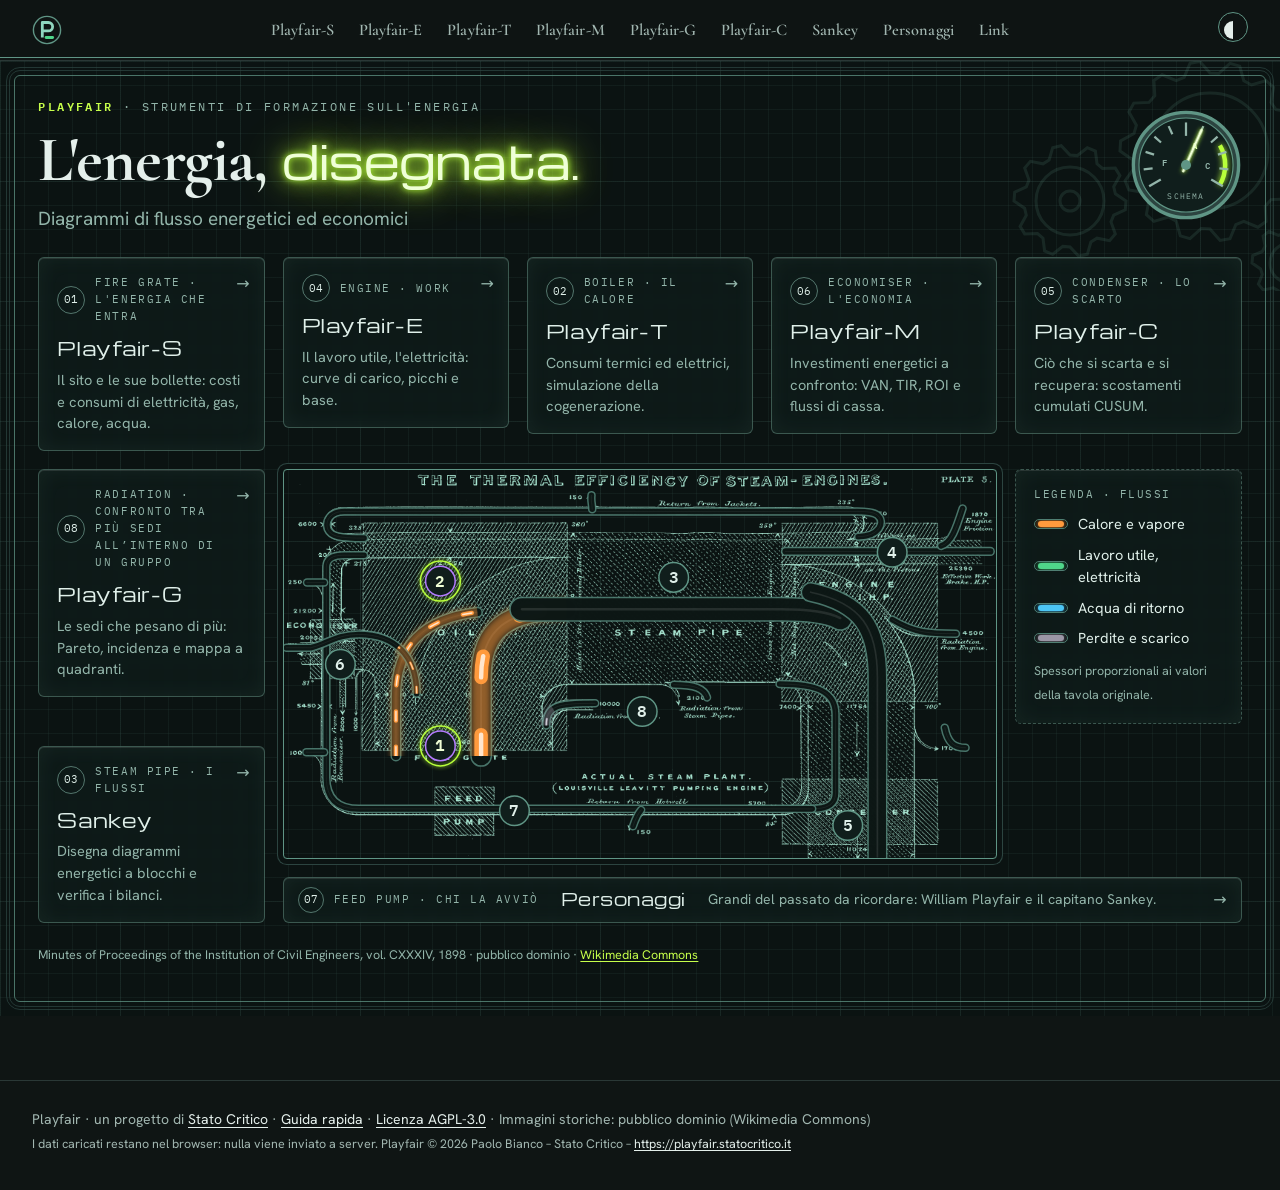
==== commit 6a45f584: "Tema Steampunk e neon da Claude Design (tre schemi, home animata, monogramma); ripristinati sottotit" ====
--- a/index.html
+++ b/index.html
@@ -16,222 +16,16 @@
 <meta property="og:image:type" content="image/jpeg">
 <meta property="og:image:alt" content="La macchina a vapore del diagramma di Sankey del 1898, ridisegnata come un progetto con i flussi di energia animati">
 <meta name="twitter:card" content="summary_large_image">
-<script>try{var t=localStorage.getItem('pf-tema');if(t)document.documentElement.dataset.theme=t;}catch(e){}</script>
+<script>try{var r=document.documentElement,t=localStorage.getItem('pf-tema'),s=localStorage.getItem('pf-schema');if(t)r.dataset.theme=t;if(s)r.dataset.schema=s;}catch(e){}</script>
 <link rel="stylesheet" href="assets/tema.css">
 <link rel="stylesheet" href="assets/area.css">
 <link rel="stylesheet" href="assets/sito.css">
-<style>
-/* ===================================================== home: la tavola di Sankey come progetto (blueprint) */
-.bp-scena {
-  position: relative; color: var(--bp-testo); background-color: var(--bp-fondo);
-  background-image:
-    linear-gradient(var(--bp-griglia) 1px, transparent 1px),
-    linear-gradient(90deg, var(--bp-griglia) 1px, transparent 1px),
-    linear-gradient(var(--bp-griglia) 1px, transparent 1px),
-    linear-gradient(90deg, var(--bp-griglia) 1px, transparent 1px);
-  background-size: 120px 120px, 120px 120px, 24px 24px, 24px 24px;
-  background-position: -1px -1px;
-  border-bottom: 1px solid var(--linea);
-  overflow: hidden;
-}
-.bp-interno { max-width: var(--larghezza); margin: 0 auto; padding: var(--s6) var(--margine) var(--s6); }
-.bp-intesta { grid-area: tit; max-width: 40rem; }
-.bp-codice, .nota-rif, .bp-didascalia, .bp-comandi button, .legenda-titolo {
-  font-family: var(--mono); text-transform: uppercase; letter-spacing: .12em; font-variant-caps: all-small-caps;
-}
-.bp-codice { margin: 0 0 var(--s2); font-size: .95rem; color: var(--bp-tenue); }
-.bp-codice b { color: var(--bp-luce); font-weight: 500; }
-.bp-intesta h1 { margin: 0; color: var(--bp-testo); font-size: clamp(2.1rem, 1.2rem + 3vw, 3.6rem); line-height: 1; letter-spacing: -.02em; }
-.bp-intesta h1 em { font-style: normal; color: var(--bp-luce); }
-.bp-sotto { margin: var(--s3) 0 0; max-width: 60ch; color: var(--bp-tenue); font-size: var(--c-l); }
-.bp-comandi { display: flex; gap: var(--s2); }
-.bp-comandi button {
-  min-height: 2.25rem; padding: 0 .9rem; border: 1px solid var(--bp-linea); border-radius: var(--r-s); background: transparent;
-  color: var(--bp-testo); font-size: .9rem; cursor: pointer;
-}
-.bp-comandi button:hover { border-color: var(--bp-luce); color: var(--bp-luce); }
-.bp-comandi button:focus-visible { outline: 2px solid var(--bp-luce); outline-offset: 2px; }
-
-/* ------- la macchina: tavola al centro, riquadri intorno */
-.macchina {
-  --colonna: clamp(210px, 17vw, 250px);
-  position: relative; display: grid; gap: var(--s5) clamp(1.25rem, 3vw, 3rem);
-  grid-template-columns: var(--colonna) minmax(0, 1fr) var(--colonna);
-  grid-template-areas: "tit tit tit" ". su ." "sx tav dx" ". giu .";
-}
-@media (min-width: 1360px) {   /* titolo e riquadro "Sankey" sulla stessa riga: la tavola sale */
-  .macchina { grid-template-areas: none; grid-template-rows: auto auto auto; }
-  .macchina > .bp-intesta { grid-area: 1 / 1 / 2 / 3; max-width: 32rem; align-self: end; }
-  .macchina > .note-su { grid-area: 1 / 2 / 2 / 3; align-self: end; }
-  .macchina > .note-sx { grid-area: 2 / 1 / 3 / 2; } .macchina > .tavola { grid-area: 2 / 2 / 3 / 3; } .macchina > .note-dx { grid-area: 2 / 3 / 3 / 4; }
-  .macchina > .note-giu { grid-area: 3 / 2 / 4 / 3; }
-}
-.note-sx { grid-area: sx; } .note-dx { grid-area: dx; } .note-su { grid-area: su; } .note-giu { grid-area: giu; }
-.note-sx, .note-dx { display: flex; flex-direction: column; justify-content: space-between; gap: var(--s4); }
-.note-su, .note-giu { display: flex; }
-.note-su .nota, .note-giu .nota { width: var(--colonna); margin-left: clamp(0px, calc(var(--x) - var(--colonna) / 2), calc(100% - var(--colonna))); }
-.note-su .nota { margin-bottom: 0; }
-.tavola { grid-area: tav; position: relative; margin: 0; aspect-ratio: 1920 / 1046; align-self: center; }
-.tavola::before {             /* cornice da tavola tecnica con tacche agli angoli */
-  content: ""; position: absolute; inset: -10px; border: 1px solid color-mix(in srgb, var(--bp-linea) 45%, transparent); pointer-events: none;
-  background:
-    linear-gradient(var(--bp-linea), var(--bp-linea)) 0 0 / 14px 1px no-repeat, linear-gradient(var(--bp-linea), var(--bp-linea)) 0 0 / 1px 14px no-repeat,
-    linear-gradient(var(--bp-linea), var(--bp-linea)) 100% 100% / 14px 1px no-repeat, linear-gradient(var(--bp-linea), var(--bp-linea)) 100% 100% / 1px 14px no-repeat,
-    linear-gradient(var(--bp-linea), var(--bp-linea)) 100% 0 / 14px 1px no-repeat, linear-gradient(var(--bp-linea), var(--bp-linea)) 100% 0 / 1px 14px no-repeat,
-    linear-gradient(var(--bp-linea), var(--bp-linea)) 0 100% / 14px 1px no-repeat, linear-gradient(var(--bp-linea), var(--bp-linea)) 0 100% / 1px 14px no-repeat;
-}
-.tavola svg { position: absolute; inset: 0; width: 100%; height: 100%; display: block; overflow: visible; }
-.disegno image { opacity: .92; }
-.richiami { position: absolute; inset: 0; width: 100%; height: 100%; pointer-events: none; overflow: visible; z-index: 2; }
-
-/* ------- flussi animati */
-.flussi .alveo, .flussi .scia { fill: none; stroke-width: calc(var(--w) * 1px); transition: opacity .25s, stroke-width .25s; }
-.flussi .alveo { opacity: .22; stroke-linecap: butt; }
-.flussi .scia { stroke-width: calc(var(--w) * .42px + 2.5px); stroke-linecap: round; opacity: 1; animation: scorre var(--dur) linear infinite; }
-.flussi .scie { filter: url(#bagliore); }
-[data-theme="light"] .flussi .scie { filter: none; }
-[data-theme="light"] .flussi .alveo { opacity: .16; }
-@keyframes scorre { from { stroke-dashoffset: 0; } to { stroke-dashoffset: calc(var(--ciclo) * -1px); } }
-.bp-scena.ferma .flussi .scia { animation-play-state: paused; }
-
-/* ------- parti della macchina che si accendono */
-.parte { fill: var(--bp-luce); fill-opacity: 0; stroke: var(--bp-luce); stroke-opacity: 0; stroke-width: 3; stroke-dasharray: 14 8; transition: fill-opacity .25s, stroke-opacity .25s; cursor: pointer; pointer-events: all; }
-.marcatore circle { r: 25px; fill: var(--bp-fondo); stroke: var(--bp-linea); stroke-width: 3; transition: fill .2s, stroke .2s, r .2s; }
-.marcatore text { font: 600 26px/1 var(--mono); fill: var(--bp-testo); text-anchor: middle; dominant-baseline: central; transition: fill .2s; }
-.marcatore { pointer-events: none; }
-.flussi-g { pointer-events: none; } /* i flussi non devono coprire le parti cliccabili */
-
-.macchina[data-attivo]:not([data-attivo=""]) .flussi .alveo { opacity: .08; }
-.macchina[data-attivo]:not([data-attivo=""]) .flussi .scia { opacity: .3; }
-/* una regola per parte: riquadro acceso → parte e flussi accesi */
-.macchina[data-attivo="grate"] .parte-grate, .macchina[data-attivo="boiler"] .parte-boiler, .macchina[data-attivo="pipe"] .parte-pipe,
-.macchina[data-attivo="engine"] .parte-engine, .macchina[data-attivo="condenser"] .parte-condenser,
-.macchina[data-attivo="economiser"] .parte-economiser, .macchina[data-attivo="feedpump"] .parte-feedpump { fill-opacity: .12; stroke-opacity: 1; }
-.macchina[data-attivo="grate"] .p-grate, .macchina[data-attivo="boiler"] .p-boiler, .macchina[data-attivo="pipe"] .p-pipe,
-.macchina[data-attivo="engine"] .p-engine, .macchina[data-attivo="condenser"] .p-condenser,
-.macchina[data-attivo="economiser"] .p-economiser, .macchina[data-attivo="feedpump"] .p-feedpump { opacity: 1 !important; }
-.macchina[data-attivo="grate"] .scia.p-grate, .macchina[data-attivo="boiler"] .scia.p-boiler, .macchina[data-attivo="pipe"] .scia.p-pipe,
-.macchina[data-attivo="engine"] .scia.p-engine, .macchina[data-attivo="condenser"] .scia.p-condenser,
-.macchina[data-attivo="economiser"] .scia.p-economiser, .macchina[data-attivo="feedpump"] .scia.p-feedpump { stroke-width: calc(var(--w) * .7px + 6px); }
-.macchina[data-attivo="grate"] .alveo.p-grate, .macchina[data-attivo="boiler"] .alveo.p-boiler, .macchina[data-attivo="pipe"] .alveo.p-pipe,
-.macchina[data-attivo="engine"] .alveo.p-engine, .macchina[data-attivo="condenser"] .alveo.p-condenser,
-.macchina[data-attivo="economiser"] .alveo.p-economiser, .macchina[data-attivo="feedpump"] .alveo.p-feedpump { opacity: .45 !important; stroke-width: calc(var(--w) * 1.2px + 6px); }
-.macchina[data-attivo="grate"] .marcatore[data-parte="grate"] circle, .macchina[data-attivo="boiler"] .marcatore[data-parte="boiler"] circle,
-.macchina[data-attivo="pipe"] .marcatore[data-parte="pipe"] circle, .macchina[data-attivo="engine"] .marcatore[data-parte="engine"] circle,
-.macchina[data-attivo="condenser"] .marcatore[data-parte="condenser"] circle, .macchina[data-attivo="economiser"] .marcatore[data-parte="economiser"] circle,
-.macchina[data-attivo="feedpump"] .marcatore[data-parte="feedpump"] circle { fill: var(--primario); stroke: var(--primario); r: 31px; }
-.macchina[data-attivo="grate"] .marcatore[data-parte="grate"] text, .macchina[data-attivo="boiler"] .marcatore[data-parte="boiler"] text,
-.macchina[data-attivo="pipe"] .marcatore[data-parte="pipe"] text, .macchina[data-attivo="engine"] .marcatore[data-parte="engine"] text,
-.macchina[data-attivo="condenser"] .marcatore[data-parte="condenser"] text, .macchina[data-attivo="economiser"] .marcatore[data-parte="economiser"] text,
-.macchina[data-attivo="feedpump"] .marcatore[data-parte="feedpump"] text { fill: var(--su-primario); }
-
-/* parte 8 (Playfair-G): le perdite per irraggiamento, cioè tutti i tratti grigi sottili che escono dalla macchina */
-.macchina[data-attivo="radiation"] .parte-radiation { fill-opacity: .12; stroke-opacity: 1; }
-.macchina[data-attivo="radiation"] .p-radiation { opacity: 1 !important; }
-.macchina[data-attivo="radiation"] .scia.p-radiation { stroke-width: calc(var(--w) * .7px + 6px); }
-.macchina[data-attivo="radiation"] .alveo.p-radiation { opacity: .45 !important; stroke-width: calc(var(--w) * 1.2px + 6px); }
-.macchina[data-attivo="radiation"] .marcatore[data-parte="radiation"] circle { fill: var(--primario); stroke: var(--primario); r: 31px; }
-.macchina[data-attivo="radiation"] .marcatore[data-parte="radiation"] text { fill: var(--su-primario); }
-/* riquadri sotto la tavola: stessa cella, ciascuno spostato secondo --x */
-@media (min-width: 1100px) {
-  .note-giu { display: grid; align-items: start; }
-  .note-giu > .nota { grid-area: 1 / 1; }
-}
-
-/* ------- riquadri di annotazione */
-.nota {
-  position: relative; display: block; padding: .85rem 1rem .9rem; text-decoration: none; color: var(--bp-testo);
-  background: color-mix(in srgb, var(--bp-fondo-2) 92%, transparent); border: 1px solid color-mix(in srgb, var(--bp-linea) 70%, transparent);
-  border-radius: 2px; transition: border-color .2s, box-shadow .25s, background-color .2s, transform .2s;
-}
-.nota::before, .nota::after {   /* tacche d'angolo */
-  content: ""; position: absolute; width: 9px; height: 9px; border: 0 solid var(--bp-luce); opacity: 0; transition: opacity .2s;
-}
-.nota::before { left: -4px; top: -4px; border-width: 2px 0 0 2px; }
-.nota::after { right: -4px; bottom: -4px; border-width: 0 2px 2px 0; }
-.nota-rif { display: flex; align-items: center; gap: .55rem; margin-bottom: .35rem; font-size: .82rem; color: var(--bp-tenue); line-height: 1.2; }
-.nota-n {
-  display: inline-grid; place-items: center; min-width: 1.75rem; height: 1.75rem; padding: 0 .2rem; border: 1px solid var(--bp-linea);
-  border-radius: 50%; color: var(--bp-testo); font-size: .82rem; letter-spacing: .02em; transition: background-color .2s, color .2s, border-color .2s;
-}
-.nota-titolo { display: block; font: 700 1.3rem/1.1 var(--titoli); letter-spacing: -.005em; color: var(--bp-testo); }
-.nota-desc { display: block; margin-top: .3rem; font-size: .9rem; line-height: 1.4; color: var(--bp-tenue); }
-.nota-vai { position: absolute; right: .8rem; top: .75rem; font: 500 1rem/1 var(--mono); color: var(--bp-tenue); transition: transform .2s, color .2s; }
-a.nota:is(:hover, :focus-visible, .acceso) {
-  border-color: var(--primario); background: color-mix(in srgb, var(--bp-fondo-2) 80%, var(--primario) 20%);
-  box-shadow: 0 0 0 1px var(--primario), 0 0 22px color-mix(in srgb, var(--primario) 45%, transparent);
-  outline: none;
-}
-a.nota:is(:hover, :focus-visible, .acceso)::before, a.nota:is(:hover, :focus-visible, .acceso)::after { opacity: 1; border-color: var(--primario); }
-a.nota:is(:hover, :focus-visible, .acceso) .nota-n { background: var(--primario); border-color: var(--primario); color: var(--su-primario); }
-a.nota:is(:hover, :focus-visible, .acceso) .nota-vai { transform: translateX(3px); color: var(--primario); }
-a.nota:is(:hover, :focus-visible, .acceso) .nota-titolo { color: var(--bp-testo); }
-a.nota:focus-visible { outline: 2px solid var(--bp-luce); outline-offset: 4px; }
-[data-theme="light"] a.nota:is(:hover, :focus-visible, .acceso) { background: color-mix(in srgb, var(--bp-fondo-2) 88%, var(--primario) 12%); }
-
-/* legenda dei flussi */
-.nota-legenda { border-style: dashed; }
-.legenda-titolo { display: block; font-size: .82rem; color: var(--bp-tenue); margin-bottom: .45rem; }
-.nota-legenda ul { list-style: none; margin: 0; padding: 0; display: grid; gap: .3rem; font-size: .88rem; }
-.nota-legenda li { display: flex; align-items: center; gap: .55rem; }
-.nota-legenda i { flex: none; width: 1.6rem; height: .3rem; border-radius: 2px; background: var(--c); box-shadow: 0 0 8px var(--c); }
-.nota-legenda small { display: block; margin-top: .5rem; color: var(--bp-tenue); font-size: .78rem; line-height: 1.35; }
-
-/* linee di richiamo (disegnate da JS) */
-.richiamo { fill: none; stroke: var(--bp-linea); stroke-width: 1.2; opacity: .75; transition: stroke .2s, opacity .2s, stroke-width .2s; }
-.richiamo-piede { fill: var(--bp-fondo); stroke: var(--bp-linea); stroke-width: 1.2; transition: fill .2s, stroke .2s; }
-.richiamo-punta { fill: var(--bp-linea); transition: fill .2s; }
-.richiami g.acceso .richiamo { stroke: var(--primario); stroke-width: 2; opacity: 1; filter: drop-shadow(0 0 4px var(--primario)); }
-.richiami g.acceso .richiamo-piede { fill: var(--primario); stroke: var(--primario); }
-.richiami g.acceso .richiamo-punta { fill: var(--primario); }
-
-.bp-didascalia { display: flex; flex-wrap: wrap; justify-content: space-between; align-items: center; gap: var(--s3) 1.5rem; margin: var(--s5) 0 0; padding-top: var(--s3);
-  border-top: 1px solid color-mix(in srgb, var(--bp-linea) 35%, transparent); font-size: .82rem; color: var(--bp-tenue); }
-.bp-didascalia p { margin: 0; display: grid; gap: .2rem; }
-.bp-didascalia a { color: var(--bp-testo); }
-
-/* ------- schermi medi e telefono: riquadri in elenco sotto la tavola, numeri sui marcatori */
-@media (max-width: 1099px) {
-  .macchina { grid-template-columns: 1fr 1fr; grid-template-areas: "tit tit" "tav tav"; gap: var(--s3); }
-  .bp-intesta { margin-bottom: var(--s4); }
-  .note-sx, .note-dx, .note-su, .note-giu { display: contents; }
-  .tavola { margin: 10px 0 var(--s5); grid-column: 1 / -1; }
-  .note-su .nota, .note-giu .nota { width: auto; margin: 0; }
-  .nota { order: var(--ordine); }
-  .nota-legenda { order: 9; grid-column: 1 / -1; }
-  .richiami { display: none; }
-  .marcatore circle { r: 46px; stroke-width: 4; }
-  .marcatore text { font-size: 44px; }
-  .macchina[data-attivo] .marcatore circle { r: 46px; }
-}
-@media (max-width: 640px) {
-  .macchina { grid-template-columns: 1fr; grid-template-areas: "tit" "tav"; }
-  .marcatore circle, .macchina[data-attivo] .marcatore circle { r: 62px; }
-  .marcatore text { font-size: 60px; }
-}
-
-/* ------- introduzione */
-.intro { display: grid; grid-template-columns: minmax(0, 1.1fr) minmax(0, 1fr); gap: var(--s7); padding-block: var(--s7) 0; }
-.intro h2 { margin: 0 0 var(--s4); font-size: var(--c-2xl); }
-.intro p { margin: 0 0 var(--s4); max-width: 66ch; }
-.intro .principi { margin: 0; padding: 0; list-style: none; display: grid; gap: var(--s3); align-content: start; }
-.principi li { display: grid; grid-template-columns: auto 1fr; gap: .2rem var(--s3); padding: var(--s4); border: 1px solid var(--linea); border-radius: var(--r-l); background: var(--foglio); }
-.principi b { font-family: var(--titoli); font-size: var(--c-l); }
-.principi span { grid-column: 2; color: var(--tenue); font-size: var(--c-s); }
-.principi i { grid-row: span 2; width: 2.2rem; height: 2.2rem; border-radius: 50%; display: grid; place-items: center; font: 600 .9rem/1 var(--mono); font-style: normal;
-  color: var(--primario); border: 1px solid var(--linea); }
-@media (max-width: 860px) { .intro { grid-template-columns: 1fr; gap: var(--s5); } }
-
-@media (prefers-reduced-motion: reduce) {
-  .flussi .scia { animation: none; }
-  .bp-comandi .anima { display: none; }
-}
-</style>
+<link rel="stylesheet" href="assets/steampunk.css">
 </head>
 <body>
 <a class="pf-salta" href="#contenuto">Vai al contenuto</a>
 <header class="pf-testata">
-  <a class="pf-marchio" href="index.html" aria-label="Playfair, home">Playfair<span class="pf-marchio-sub">.statocritico</span></a>
+  <a class="pf-marchio" href="index.html" aria-label="Playfair, home"><svg viewBox="0 0 32 32" aria-hidden="true" focusable="false"><circle cx="16" cy="16" r="14.5" fill="none" stroke="var(--ottone)" stroke-width="1.5"></circle><path d="M11 24V8h6.5a4.5 4.5 0 0 1 0 9H11" fill="none" stroke="var(--primario)" stroke-width="3" stroke-linejoin="round"></path><path d="M15 24h7" stroke="var(--flusso-el)" stroke-width="3" stroke-linecap="round"></path></svg></a>
   <button class="pf-menu-apri" aria-expanded="false" aria-controls="pf-menu">Menu</button>
   <nav class="pf-menu" id="pf-menu" aria-label="Strumenti">
     <a href="playfair-s.html" data-tip="Site — analisi del singolo sito: costi e consumi di elettricità, gas, calore e acqua">Playfair-S</a>
@@ -248,201 +42,34 @@
 </header>
 
 <main id="contenuto">
-<section class="bp-scena" aria-labelledby="titolo-home">
- <div class="bp-interno">
-  <div class="macchina" data-attivo="">
-  <div class="bp-intesta">
-      <div>
-        <p class="bp-codice"><b>Tav. 01</b> · Playfair · strumenti di formazione sull'energia</p>
-        <h1 id="titolo-home">L'energia, <em>disegnata</em>.</h1>
-        <p class="bp-sotto">Dalla bolletta al flusso, dal flusso all'investimento: ogni parte della macchina a vapore del capitano Sankey porta a uno strumento.</p>
-      </div>
-  
-    </div>
-    <div class="note-su">
-      <a class="nota" href="sankey.html" data-parte="pipe" style="--x: 54.7%; --ordine: 3">
-        <span class="nota-rif"><span class="nota-n">03</span>Steam pipe · i flussi</span>
-        <span class="nota-titolo">Sankey</span>
-        <span class="nota-desc">Disegna diagrammi energetici a blocchi e verifica i bilanci.</span>
-        <span class="nota-vai" aria-hidden="true">→</span>
-      </a>
-    </div>
-
-    <div class="note-sx">
-      <a class="nota" href="playfair-t.html" data-parte="boiler" style="--ordine: 2">
-        <span class="nota-rif"><span class="nota-n">02</span>Boiler · il calore</span>
-        <span class="nota-titolo">Playfair-T</span>
-        <span class="nota-desc">Consumi termici ed elettrici, simulazione della cogenerazione.</span>
-        <span class="nota-vai" aria-hidden="true">→</span>
-      </a>
-      <a class="nota" href="playfair-m.html" data-parte="economiser" style="--ordine: 6">
-        <span class="nota-rif"><span class="nota-n">06</span>Economiser · l'economia</span>
-        <span class="nota-titolo">Playfair-M</span>
-        <span class="nota-desc">Investimenti energetici a confronto: VAN, TIR, ROI e flussi di cassa.</span>
-        <span class="nota-vai" aria-hidden="true">→</span>
-      </a>
-      <a class="nota" href="playfair-s.html" data-parte="grate" style="--ordine: 1">
-        <span class="nota-rif"><span class="nota-n">01</span>Fire grate · l'energia che entra</span>
-        <span class="nota-titolo">Playfair-S</span>
-        <span class="nota-desc">Il sito e le sue bollette: costi e consumi di elettricità, gas, calore, acqua.</span>
-        <span class="nota-vai" aria-hidden="true">→</span>
-      </a>
-    </div>
-
-    <figure class="tavola">
-      <svg class="disegno" viewBox="0 0 1920 1046" aria-hidden="true" focusable="false">
-        <defs>
-          <filter id="bp-colore" x="0" y="0" width="1" height="1" color-interpolation-filters="sRGB">
-            <feFlood style="flood-color: var(--bp-linea)"/>
-            <feComposite in2="SourceAlpha" operator="in"/>
-          </filter>
-        </defs>
-        <image href="img/sankey-1898-tavola.png" width="1920" height="1046" filter="url(#bp-colore)"/>
-      </svg>
-      <svg class="flussi" viewBox="0 0 1920 1046" role="img" aria-labelledby="tavola-titolo tavola-desc">
-        <title id="tavola-titolo">La macchina a vapore di Sankey (1898) con i flussi di energia animati</title>
-        <desc id="tavola-desc">Il calore del focolare sale nella caldaia, il vapore corre nel tubo verso la macchina; una piccola parte diventa lavoro utile, la maggior parte finisce al condensatore; l'acqua torna alla caldaia attraverso la pompa di alimentazione e l'economizzatore. Le perdite per irraggiamento escono ai lati.</desc>
-        <defs>
-          <filter id="bagliore" x="-10%" y="-10%" width="120%" height="120%">
-            <feGaussianBlur in="SourceGraphic" stdDeviation="7" result="sfoca"/>
-            <feMerge><feMergeNode in="sfoca"/><feMergeNode in="SourceGraphic"/></feMerge>
-          </filter>
-        </defs>
-        <g class="parti">
-          <rect class="parte parte-boiler" data-parte="boiler" x="206" y="136" width="562" height="622" rx="6"/>
-          <rect class="parte parte-grate" data-parte="grate" x="206" y="682" width="562" height="114" rx="6"/>
-          <rect class="parte parte-pipe" data-parte="pipe" x="768" y="166" width="572" height="412" rx="6"/>
-          <path class="parte parte-engine" data-parte="engine" d="M1340 138 H1768 V182 H1908 V262 H1768 V622 H1340 Z"/>
-          <rect class="parte parte-condenser" data-parte="condenser" x="1338" y="828" width="444" height="184" rx="6"/>
-          <rect class="parte parte-economiser" data-parte="economiser" x="26" y="402" width="172" height="166" rx="6"/>
-          <rect class="parte parte-feedpump" data-parte="feedpump" x="402" y="852" width="250" height="136" rx="6"/>
-          <rect class="parte parte-radiation" data-parte="radiation" x="780" y="584" width="430" height="104" rx="6"/>
-        </g>
-        <g class="flussi-g">
-<g class="alvei">
-<path class="alveo p-grate p-boiler" d="M300 772 V610 C300 470 380 400 520 384" style="--w:13.7;stroke:var(--flusso-th)"/>
-<path class="alveo p-grate p-boiler" d="M530 772 V560 C530 430 600 378 760 376" style="--w:43.0;stroke:var(--flusso-th)"/>
-<path class="alveo p-pipe p-boiler p-engine" d="M640 376 H1340 C1420 376 1470 384 1500 400" style="--w:52.0;stroke:var(--flusso-th)"/>
-<path class="alveo p-engine" d="M1352 220 H1905" style="--w:8.9;stroke:var(--flusso-el)"/>
-<path class="alveo p-condenser p-engine" d="M1420 330 C1560 360 1600 430 1600 560 V1044" style="--w:38.4;stroke:var(--flusso-altro)"/>
-<path class="alveo p-engine p-radiation" d="M1772 205 C1800 196 1812 160 1830 104" style="--w:5.0;stroke:var(--flusso-altro)"/>
-<path class="alveo p-engine p-radiation" d="M1640 404 C1700 440 1740 442 1812 442" style="--w:5.0;stroke:var(--flusso-altro)"/>
-<path class="alveo p-boiler p-radiation" d="M706 690 C706 638 730 630 838 630" style="--w:5.0;stroke:var(--flusso-altro)"/>
-<path class="alveo p-pipe p-radiation" d="M1050 580 C1108 580 1132 590 1140 614" style="--w:5.0;stroke:var(--flusso-altro)"/>
-<path class="alveo p-condenser p-radiation" d="M1782 696 C1790 738 1808 750 1838 750" style="--w:5.0;stroke:var(--flusso-altro)"/>
-<path class="alveo p-engine p-pipe p-boiler" d="M1548 180 C1606 180 1622 140 1600 122 C1590 113 1570 112 1545 112 H160 C122 112 108 138 116 160 C124 180 150 184 214 184" style="--w:5.0;stroke:var(--flusso-acqua)"/>
-<path class="alveo p-condenser p-pipe" d="M1336 578 C1440 578 1487 600 1487 660 V872 C1487 905 1462 915 1424 915" style="--w:5.0;stroke:var(--flusso-acqua)"/>
-<path class="alveo p-feedpump p-economiser p-condenser" d="M1424 915 H200 C140 915 112 885 112 830 V262 C112 240 128 230 160 230 H214" style="--w:5.0;stroke:var(--flusso-acqua)"/>
-<path class="alveo p-economiser p-boiler" d="M356 604 C356 500 296 444 200 444 C140 444 112 470 70 480 H4" style="--w:5.1;stroke:var(--flusso-th)"/>
-<path class="alveo p-pipe p-radiation" d="M830 106 C830 92 826 84 828 68" style="--w:5.0;stroke:var(--flusso-altro)"/>
-<path class="alveo p-feedpump p-radiation" d="M962 918 C952 930 946 944 940 962" style="--w:5.0;stroke:var(--flusso-altro)"/>
-<path class="alveo p-economiser p-radiation" d="M106 304 H60" style="--w:5.0;stroke:var(--flusso-altro)"/>
-<path class="alveo p-economiser p-radiation" d="M106 762 H58" style="--w:5.0;stroke:var(--flusso-altro)"/>
-</g>
-<g class="scie">
-<path class="scia p-grate p-boiler" d="M300 772 V610 C300 470 380 400 520 384" style="--w:13.7;--ciclo:64;--dur:0.500s;stroke:var(--flusso-th);stroke-dasharray:15 49"/>
-<path class="scia p-grate p-boiler" d="M530 772 V560 C530 430 600 378 760 376" style="--w:43.0;--ciclo:180;--dur:2.000s;stroke:var(--flusso-th);stroke-dasharray:47 133"/>
-<path class="scia p-pipe p-boiler p-engine" d="M640 376 H1340 C1420 376 1470 384 1500 400" style="--w:52.0;--ciclo:216;--dur:2.000s;stroke:var(--flusso-th);stroke-dasharray:57 159"/>
-<path class="scia p-engine" d="M1352 220 H1905" style="--w:8.9;--ciclo:53;--dur:0.400s;stroke:var(--flusso-el);stroke-dasharray:12 41"/>
-<path class="scia p-condenser p-engine" d="M1420 330 C1560 360 1600 430 1600 560 V1044" style="--w:38.4;--ciclo:162;--dur:2.000s;stroke:var(--flusso-altro);stroke-dasharray:42 120"/>
-<path class="scia p-engine p-radiation" d="M1772 205 C1800 196 1812 160 1830 104" style="--w:5.0;--ciclo:53;--dur:0.400s;stroke:var(--flusso-altro);stroke-dasharray:12 41"/>
-<path class="scia p-engine p-radiation" d="M1640 404 C1700 440 1740 442 1812 442" style="--w:5.0;--ciclo:53;--dur:0.400s;stroke:var(--flusso-altro);stroke-dasharray:12 41"/>
-<path class="scia p-boiler p-radiation" d="M706 690 C706 638 730 630 838 630" style="--w:5.0;--ciclo:53;--dur:0.400s;stroke:var(--flusso-altro);stroke-dasharray:12 41"/>
-<path class="scia p-pipe p-radiation" d="M1050 580 C1108 580 1132 590 1140 614" style="--w:5.0;--ciclo:53;--dur:0.400s;stroke:var(--flusso-altro);stroke-dasharray:12 41"/>
-<path class="scia p-condenser p-radiation" d="M1782 696 C1790 738 1808 750 1838 750" style="--w:5.0;--ciclo:53;--dur:0.400s;stroke:var(--flusso-altro);stroke-dasharray:12 41"/>
-<path class="scia p-engine p-pipe p-boiler" d="M1548 180 C1606 180 1622 140 1600 122 C1590 113 1570 112 1545 112 H160 C122 112 108 138 116 160 C124 180 150 184 214 184" style="--w:5.0;--ciclo:53;--dur:0.400s;stroke:var(--flusso-acqua);stroke-dasharray:12 41"/>
-<path class="scia p-condenser p-pipe" d="M1336 578 C1440 578 1487 600 1487 660 V872 C1487 905 1462 915 1424 915" style="--w:5.0;--ciclo:53;--dur:0.400s;stroke:var(--flusso-acqua);stroke-dasharray:12 41"/>
-<path class="scia p-feedpump p-economiser p-condenser" d="M1424 915 H200 C140 915 112 885 112 830 V262 C112 240 128 230 160 230 H214" style="--w:5.0;--ciclo:53;--dur:0.400s;stroke:var(--flusso-acqua);stroke-dasharray:12 41"/>
-<path class="scia p-economiser p-boiler" d="M356 604 C356 500 296 444 200 444 C140 444 112 470 70 480 H4" style="--w:5.1;--ciclo:53;--dur:0.400s;stroke:var(--flusso-th);stroke-dasharray:12 41"/>
-<path class="scia p-pipe p-radiation" d="M830 106 C830 92 826 84 828 68" style="--w:5.0;--ciclo:53;--dur:0.400s;stroke:var(--flusso-altro);stroke-dasharray:12 41"/>
-<path class="scia p-feedpump p-radiation" d="M962 918 C952 930 946 944 940 962" style="--w:5.0;--ciclo:53;--dur:0.400s;stroke:var(--flusso-altro);stroke-dasharray:12 41"/>
-<path class="scia p-economiser p-radiation" d="M106 304 H60" style="--w:5.0;--ciclo:53;--dur:0.400s;stroke:var(--flusso-altro);stroke-dasharray:12 41"/>
-<path class="scia p-economiser p-radiation" d="M106 762 H58" style="--w:5.0;--ciclo:53;--dur:0.400s;stroke:var(--flusso-altro);stroke-dasharray:12 41"/>
-</g>
-</g>
-        <g class="marcatori">
-          <g class="marcatore" data-parte="grate" transform="translate(420 745)"><circle/><text>1</text></g>
-          <g class="marcatore" data-parte="boiler" transform="translate(420 300)"><circle/><text>2</text></g>
-          <g class="marcatore" data-parte="pipe" transform="translate(1050 290)"><circle/><text>3</text></g>
-          <g class="marcatore" data-parte="engine" transform="translate(1640 222)"><circle/><text>4</text></g>
-          <g class="marcatore" data-parte="condenser" transform="translate(1520 960)"><circle/><text>5</text></g>
-          <g class="marcatore" data-parte="economiser" transform="translate(150 525)"><circle/><text>6</text></g>
-          <g class="marcatore" data-parte="feedpump" transform="translate(620 920)"><circle/><text>7</text></g>
-          <g class="marcatore" data-parte="radiation" transform="translate(965 652)"><circle/><text>8</text></g>
-        </g>
-      </svg>
-    </figure>
-
-    <div class="note-dx">
-      <a class="nota" href="playfair-e.html" data-parte="engine" style="--ordine: 4">
-        <span class="nota-rif"><span class="nota-n">04</span>Engine · work</span>
-        <span class="nota-titolo">Playfair-E</span>
-        <span class="nota-desc">Il lavoro utile, l'elettricità: curve di carico, picchi e base.</span>
-        <span class="nota-vai" aria-hidden="true">→</span>
-      </a>
-      <div class="nota nota-legenda">
-        <span class="legenda-titolo">Legenda · flussi</span>
-        <ul>
-          <li><i style="--c: var(--flusso-th)"></i>Calore e vapore</li>
-          <li><i style="--c: var(--flusso-el)"></i>Lavoro utile, elettricità</li>
-          <li><i style="--c: var(--flusso-acqua)"></i>Acqua di ritorno</li>
-          <li><i style="--c: var(--flusso-altro)"></i>Perdite e scarico</li>
-        </ul>
-        <small>Spessori proporzionali ai valori della tavola originale.</small>
-      </div>
-      <a class="nota" href="playfair-c.html" data-parte="condenser" style="--ordine: 5">
-        <span class="nota-rif"><span class="nota-n">05</span>Condenser · lo scarto</span>
-        <span class="nota-titolo">Playfair-C</span>
-        <span class="nota-desc">Ciò che si scarta e si recupera: scostamenti cumulati CUSUM.</span>
-        <span class="nota-vai" aria-hidden="true">→</span>
-      </a>
-    </div>
-
-    <div class="note-giu">
-      <a class="nota" href="personaggi.html" data-parte="feedpump" style="--x: 25.3%; --ordine: 7">
-        <span class="nota-rif"><span class="nota-n">07</span>Feed pump · chi la avviò</span>
-        <span class="nota-titolo">Personaggi</span>
-        <span class="nota-desc">Chi mise in moto tutto: William Playfair e il capitano Sankey.</span>
-        <span class="nota-vai" aria-hidden="true">→</span>
-      </a>
-      <a class="nota" href="playfair-g.html" data-parte="radiation" style="--x: 68%; --ordine: 8">
-        <span class="nota-rif"><span class="nota-n">08</span>Radiation · confronto tra più sedi all’interno di un gruppo</span>
-        <span class="nota-titolo">Playfair-G</span>
-        <span class="nota-desc">Le sedi che pesano di più: Pareto, incidenza e mappa a quadranti.</span>
-        <span class="nota-vai" aria-hidden="true">→</span>
-      </a>
-    </div>
-
-    <svg class="richiami" aria-hidden="true" focusable="false"></svg>
-  </div>
-
-  <div class="bp-didascalia">
-   <p>
-    <span>M. H. P. R. Sankey, <i>The thermal efficiency of steam-engines</i>, tav. 5 · Actual steam plant</span>
-    <span>Minutes of Proceedings of the Institution of Civil Engineers, vol. CXXXIV, 1898 · pubblico dominio · <a href="https://commons.wikimedia.org/wiki/File:JIE_Sankey_V5_Fig1.png">Wikimedia Commons</a></span>
-    <span>Ridisegno animato: Playfair · <a href="img/macchina-sankey-anteprima.jpg">versione GIF</a></span>
-   </p>
-    <div class="bp-comandi">
-      <button type="button" class="anima" aria-pressed="false" id="ferma-flussi">❚❚ Ferma i flussi</button>
-    </div>
-  </div>
- </div>
+<div class="sp-home">
+<section class="scena" aria-labelledby="titolo-home">
+<svg class="ingranaggi" viewBox="0 0 360 260" aria-hidden="true"><g transform="translate(250 120)"><g class="ruota r1"><path d="M90.0,0.0 L89.4,10.1 L76.0,17.4 L73.6,25.8 L81.1,39.0 L76.2,47.9 L61.0,48.6 L55.2,55.2 L56.1,70.4 L47.9,76.2 L33.8,70.3 L25.8,73.6 L20.0,87.7 L10.1,89.4 L0.0,78.0 L-8.7,77.5 L-20.0,87.7 L-29.7,84.9 L-33.8,70.3 L-41.5,66.0 L-56.1,70.4 L-63.6,63.6 L-61.0,48.6 L-66.0,41.5 L-81.1,39.0 L-84.9,29.7 L-76.0,17.4 L-77.5,8.7 L-90.0,0.0 L-89.4,-10.1 L-76.0,-17.4 L-73.6,-25.8 L-81.1,-39.0 L-76.2,-47.9 L-61.0,-48.6 L-55.2,-55.2 L-56.1,-70.4 L-47.9,-76.2 L-33.8,-70.3 L-25.8,-73.6 L-20.0,-87.7 L-10.1,-89.4 L-0.0,-78.0 L8.7,-77.5 L20.0,-87.7 L29.7,-84.9 L33.8,-70.3 L41.5,-66.0 L56.1,-70.4 L63.6,-63.6 L61.0,-48.6 L66.0,-41.5 L81.1,-39.0 L84.9,-29.7 L76.0,-17.4 L77.5,-8.7 Z"></path><circle r="58"></circle><circle r="16"></circle></g></g><g transform="translate(110 170)"><g class="ruota r2"><path d="M56.0,0.0 L55.3,8.8 L43.7,14.2 L41.0,20.9 L45.3,32.9 L39.6,39.6 L27.0,37.2 L20.9,41.0 L17.3,53.3 L8.8,55.3 L0.0,46.0 L-7.2,45.4 L-17.3,53.3 L-25.4,49.9 L-27.0,37.2 L-32.5,32.5 L-45.3,32.9 L-49.9,25.4 L-43.7,14.2 L-45.4,7.2 L-56.0,0.0 L-55.3,-8.8 L-43.7,-14.2 L-41.0,-20.9 L-45.3,-32.9 L-39.6,-39.6 L-27.0,-37.2 L-20.9,-41.0 L-17.3,-53.3 L-8.8,-55.3 L-0.0,-46.0 L7.2,-45.4 L17.3,-53.3 L25.4,-49.9 L27.0,-37.2 L32.5,-32.5 L45.3,-32.9 L49.9,-25.4 L43.7,-14.2 L45.4,-7.2 Z"></path><circle r="34"></circle><circle r="10"></circle></g></g><g transform="translate(330 232)"><g class="ruota r3"><path d="M38.0,0.0 L37.3,7.4 L27.7,11.5 L24.9,16.7 L26.9,26.9 L21.1,31.6 L11.5,27.7 L5.9,29.4 L0.0,38.0 L-7.4,37.3 L-11.5,27.7 L-16.7,24.9 L-26.9,26.9 L-31.6,21.1 L-27.7,11.5 L-29.4,5.9 L-38.0,0.0 L-37.3,-7.4 L-27.7,-11.5 L-24.9,-16.7 L-26.9,-26.9 L-21.1,-31.6 L-11.5,-27.7 L-5.9,-29.4 L-0.0,-38.0 L7.4,-37.3 L11.5,-27.7 L16.7,-24.9 L26.9,-26.9 L31.6,-21.1 L27.7,-11.5 L29.4,-5.9 Z"></path><circle r="20"></circle><circle r="7"></circle></g></g></svg>
+<div class="sp-wrap">
+<div class="intesta">
+<div>
+<p class="codice"><b>Playfair</b> · strumenti di formazione sull'energia</p>
+<h1 class="h1" id="titolo-home">L'energia, <em>disegnata.</em></h1>
+<p class="sotto">Diagrammi di flusso energetici ed economici</p>
+</div>
+<div class="schema"><button class="gauge" id="sp-gauge" type="button" aria-label="Schema grafico: Aliena"><svg viewBox="-50 -50 100 100" aria-hidden="true"><circle class="m-cassa" r="47"></circle><circle class="m-quadrante" r="42"></circle><path class="m-rosso" d="M30.3 -17.5 A35 35 0 0 1 30.3 17.5"></path><line class="tacca" x1="-22.5" y1="13.0" x2="-32.9" y2="19.0"></line><line class="tacca" x1="-29.8" y1="3.1" x2="-37.8" y2="4.0"></line><line class="tacca" x1="-28.5" y1="-9.3" x2="-36.1" y2="-11.7"></line><line class="tacca" x1="-22.3" y1="-20.1" x2="-28.2" y2="-25.4"></line><line class="tacca" x1="-12.2" y1="-27.4" x2="-15.5" y2="-34.7"></line><line class="tacca" x1="0.0" y1="-26.0" x2="0.0" y2="-38.0"></line><line class="tacca" x1="12.2" y1="-27.4" x2="15.5" y2="-34.7"></line><line class="tacca" x1="22.3" y1="-20.1" x2="28.2" y2="-25.4"></line><line class="tacca" x1="28.5" y1="-9.3" x2="36.1" y2="-11.7"></line><line class="tacca" x1="29.8" y1="3.1" x2="37.8" y2="4.0"></line><line class="tacca" x1="22.5" y1="13.0" x2="32.9" y2="19.0"></line><text class="m-lab m-lab-fredda" x="-18.9" y="1.0">F</text><text class="m-lab m-lab-aliena" x="7.7" y="-14.4">A</text><text class="m-lab m-lab-calda" x="19.0" y="3.4">C</text><text class="m-scritta" y="30">SCHEMA</text><g class="ago"><line x1="0" y1="6" x2="0" y2="-34"></line></g><circle class="m-perno" r="4.5"></circle></svg></button></div>
+</div>
+<div class="layout" id="sp-layout">
+<div class="top" style="grid-column: 1"><a class="nota" href="playfair-s.html" data-parte="grate" data-lato="giu"><span class="neon" aria-hidden="true"></span><span class="rif"><span class="n">01</span>Fire grate · l'energia che entra</span><span class="titolo">Playfair-S</span><span class="desc">Il sito e le sue bollette: costi e consumi di elettricità, gas, calore, acqua.</span><span class="vai" aria-hidden="true">→</span></a></div>
+<div class="top" style="grid-column: 2"><a class="nota" href="playfair-e.html" data-parte="engine" data-lato="giu"><span class="neon" aria-hidden="true"></span><span class="rif"><span class="n">04</span>Engine · work</span><span class="titolo">Playfair-E</span><span class="desc">Il lavoro utile, l'elettricità: curve di carico, picchi e base.</span><span class="vai" aria-hidden="true">→</span></a></div>
+<div class="top" style="grid-column: 3"><a class="nota" href="playfair-t.html" data-parte="boiler" data-lato="giu"><span class="neon" aria-hidden="true"></span><span class="rif"><span class="n">02</span>Boiler · il calore</span><span class="titolo">Playfair-T</span><span class="desc">Consumi termici ed elettrici, simulazione della cogenerazione.</span><span class="vai" aria-hidden="true">→</span></a></div>
+<div class="top" style="grid-column: 4"><a class="nota" href="playfair-m.html" data-parte="economiser" data-lato="giu"><span class="neon" aria-hidden="true"></span><span class="rif"><span class="n">06</span>Economiser · l'economia</span><span class="titolo">Playfair-M</span><span class="desc">Investimenti energetici a confronto: VAN, TIR, ROI e flussi di cassa.</span><span class="vai" aria-hidden="true">→</span></a></div>
+<div class="top" style="grid-column: 5"><a class="nota" href="playfair-c.html" data-parte="condenser" data-lato="giu"><span class="neon" aria-hidden="true"></span><span class="rif"><span class="n">05</span>Condenser · lo scarto</span><span class="titolo">Playfair-C</span><span class="desc">Ciò che si scarta e si recupera: scostamenti cumulati CUSUM.</span><span class="vai" aria-hidden="true">→</span></a></div>
+<div class="col-sx"><a class="nota" href="playfair-g.html" data-parte="radiation" data-lato="dx"><span class="neon" aria-hidden="true"></span><span class="rif"><span class="n">08</span>Radiation · confronto tra più sedi all’interno di un gruppo</span><span class="titolo">Playfair-G</span><span class="desc">Le sedi che pesano di più: Pareto, incidenza e mappa a quadranti.</span><span class="vai" aria-hidden="true">→</span></a><a class="nota" href="sankey.html" data-parte="pipe" data-lato="dx"><span class="neon" aria-hidden="true"></span><span class="rif"><span class="n">03</span>Steam pipe · i flussi</span><span class="titolo">Sankey</span><span class="desc">Disegna diagrammi energetici a blocchi e verifica i bilanci.</span><span class="vai" aria-hidden="true">→</span></a></div>
+<figure class="figura"><div class="cornice-tav"><div class="tav" aria-hidden="true"></div><svg class="flussi" viewBox="0 0 1920 1046" role="img" aria-label="La macchina a vapore di Sankey (1898): i flussi di energia scorrono nei tubi, un tratto dopo l’altro"><defs><filter id="sp-sfoca" x="-20%" y="-20%" width="140%" height="140%"><feGaussianBlur stdDeviation="9"></feGaussianBlur></filter><mask id="sp-mk0" maskUnits="userSpaceOnUse" x="-80" y="-80" width="2080" height="1206"><path class="mkp" d="M300 772 V610 C300 470 380 400 520 384" fill="none" stroke="#fff" stroke-width="70" pathLength="1" stroke-dasharray="1 1" stroke-dashoffset="1"></path></mask><mask id="sp-mk1" maskUnits="userSpaceOnUse" x="-80" y="-80" width="2080" height="1206"><path class="mkp" d="M530 772 V560 C530 430 600 378 760 376" fill="none" stroke="#fff" stroke-width="99" pathLength="1" stroke-dasharray="1 1" stroke-dashoffset="1"></path></mask><mask id="sp-mk2" maskUnits="userSpaceOnUse" x="-80" y="-80" width="2080" height="1206"><path class="mkp" d="M640 376 H1340 C1420 376 1470 384 1500 400" fill="none" stroke="#fff" stroke-width="108" pathLength="1" stroke-dasharray="1 1" stroke-dashoffset="1"></path></mask><mask id="sp-mk3" maskUnits="userSpaceOnUse" x="-80" y="-80" width="2080" height="1206"><path class="mkp" d="M1352 220 H1905" fill="none" stroke="#fff" stroke-width="65" pathLength="1" stroke-dasharray="1 1" stroke-dashoffset="1"></path></mask><mask id="sp-mk4" maskUnits="userSpaceOnUse" x="-80" y="-80" width="2080" height="1206"><path class="mkp" d="M1420 330 C1560 360 1600 430 1600 560 V1044" fill="none" stroke="#fff" stroke-width="94" pathLength="1" stroke-dasharray="1 1" stroke-dashoffset="1"></path></mask><mask id="sp-mk5" maskUnits="userSpaceOnUse" x="-80" y="-80" width="2080" height="1206"><path class="mkp" d="M1772 205 C1800 196 1812 160 1830 104" fill="none" stroke="#fff" stroke-width="63" pathLength="1" stroke-dasharray="1 1" stroke-dashoffset="1"></path></mask><mask id="sp-mk6" maskUnits="userSpaceOnUse" x="-80" y="-80" width="2080" height="1206"><path class="mkp" d="M1640 404 C1700 440 1740 442 1812 442" fill="none" stroke="#fff" stroke-width="63" pathLength="1" stroke-dasharray="1 1" stroke-dashoffset="1"></path></mask><mask id="sp-mk7" maskUnits="userSpaceOnUse" x="-80" y="-80" width="2080" height="1206"><path class="mkp" d="M706 690 C706 638 730 630 838 630" fill="none" stroke="#fff" stroke-width="63" pathLength="1" stroke-dasharray="1 1" stroke-dashoffset="1"></path></mask><mask id="sp-mk8" maskUnits="userSpaceOnUse" x="-80" y="-80" width="2080" height="1206"><path class="mkp" d="M1050 580 C1108 580 1132 590 1140 614" fill="none" stroke="#fff" stroke-width="63" pathLength="1" stroke-dasharray="1 1" stroke-dashoffset="1"></path></mask><mask id="sp-mk9" maskUnits="userSpaceOnUse" x="-80" y="-80" width="2080" height="1206"><path class="mkp" d="M1782 696 C1790 738 1808 750 1838 750" fill="none" stroke="#fff" stroke-width="63" pathLength="1" stroke-dasharray="1 1" stroke-dashoffset="1"></path></mask><mask id="sp-mk10" maskUnits="userSpaceOnUse" x="-80" y="-80" width="2080" height="1206"><path class="mkp" d="M1548 180 C1606 180 1622 140 1600 122 C1590 113 1570 112 1545 112 H160 C122 112 108 138 116 160 C124 180 150 184 214 184" fill="none" stroke="#fff" stroke-width="63" pathLength="1" stroke-dasharray="1 1" stroke-dashoffset="1"></path></mask><mask id="sp-mk11" maskUnits="userSpaceOnUse" x="-80" y="-80" width="2080" height="1206"><path class="mkp" d="M1336 578 C1440 578 1487 600 1487 660 V872 C1487 905 1462 915 1424 915" fill="none" stroke="#fff" stroke-width="63" pathLength="1" stroke-dasharray="1 1" stroke-dashoffset="1"></path></mask><mask id="sp-mk12" maskUnits="userSpaceOnUse" x="-80" y="-80" width="2080" height="1206"><path class="mkp" d="M1424 915 H200 C140 915 112 885 112 830 V262 C112 240 128 230 160 230 H214" fill="none" stroke="#fff" stroke-width="63" pathLength="1" stroke-dasharray="1 1" stroke-dashoffset="1"></path></mask><mask id="sp-mk13" maskUnits="userSpaceOnUse" x="-80" y="-80" width="2080" height="1206"><path class="mkp" d="M356 604 C356 500 296 444 200 444 C140 444 112 470 70 480 H4" fill="none" stroke="#fff" stroke-width="63" pathLength="1" stroke-dasharray="1 1" stroke-dashoffset="1"></path></mask><mask id="sp-mk14" maskUnits="userSpaceOnUse" x="-80" y="-80" width="2080" height="1206"><path class="mkp" d="M830 106 C830 92 826 84 828 68" fill="none" stroke="#fff" stroke-width="63" pathLength="1" stroke-dasharray="1 1" stroke-dashoffset="1"></path></mask><mask id="sp-mk15" maskUnits="userSpaceOnUse" x="-80" y="-80" width="2080" height="1206"><path class="mkp" d="M962 918 C952 930 946 944 940 962" fill="none" stroke="#fff" stroke-width="63" pathLength="1" stroke-dasharray="1 1" stroke-dashoffset="1"></path></mask><mask id="sp-mk16" maskUnits="userSpaceOnUse" x="-80" y="-80" width="2080" height="1206"><path class="mkp" d="M106 304 H60" fill="none" stroke="#fff" stroke-width="63" pathLength="1" stroke-dasharray="1 1" stroke-dashoffset="1"></path></mask><mask id="sp-mk17" maskUnits="userSpaceOnUse" x="-80" y="-80" width="2080" height="1206"><path class="mkp" d="M106 762 H58" fill="none" stroke="#fff" stroke-width="63" pathLength="1" stroke-dasharray="1 1" stroke-dashoffset="1"></path></mask></defs><g class="f p-grate p-boiler" data-i="0" style="--c:var(--fluo-th);--ciclo:95;--dur:1.26s"><path class="tubo-m" d="M300 772 V610 C300 470 380 400 520 384" stroke-width="29.7"></path><path class="tubo-v" d="M300 772 V610 C300 470 380 400 520 384" stroke-width="21.7"></path><path class="riflesso" d="M300 772 V610 C300 470 380 400 520 384" stroke-width="1.6"></path><g class="luce" mask="url(#sp-mk0)"><path class="alone" d="M300 772 V610 C300 470 380 400 520 384" stroke-width="23.7" filter="url(#sp-sfoca)"></path><path class="scia" d="M300 772 V610 C300 470 380 400 520 384" stroke-width="11.6" stroke-dasharray="25 70"></path><path class="nucleo" d="M300 772 V610 C300 470 380 400 520 384" stroke-width="3.8" stroke-dasharray="25 70"></path></g></g><g class="f p-grate p-boiler" data-i="1" style="--c:var(--fluo-th);--ciclo:212;--dur:0.57s"><path class="tubo-m" d="M530 772 V560 C530 430 600 378 760 376" stroke-width="59.0"></path><path class="tubo-v" d="M530 772 V560 C530 430 600 378 760 376" stroke-width="51.0"></path><path class="riflesso" d="M530 772 V560 C530 430 600 378 760 376" stroke-width="5.2"></path><g class="luce" mask="url(#sp-mk1)"><path class="alone" d="M530 772 V560 C530 430 600 378 760 376" stroke-width="53.0" filter="url(#sp-sfoca)"></path><path class="scia" d="M530 772 V560 C530 430 600 378 760 376" stroke-width="36.5" stroke-dasharray="57 155"></path><path class="nucleo" d="M530 772 V560 C530 430 600 378 760 376" stroke-width="12.0" stroke-dasharray="57 155"></path></g></g><g class="f p-pipe p-boiler p-engine" data-i="2" style="--c:var(--fluo-th);--ciclo:248;--dur:0.55s"><path class="tubo-m" d="M640 376 H1340 C1420 376 1470 384 1500 400" stroke-width="68.0"></path><path class="tubo-v" d="M640 376 H1340 C1420 376 1470 384 1500 400" stroke-width="60.0"></path><path class="riflesso" d="M640 376 H1340 C1420 376 1470 384 1500 400" stroke-width="6.2"></path><g class="luce" mask="url(#sp-mk2)"><path class="alone" d="M640 376 H1340 C1420 376 1470 384 1500 400" stroke-width="62.0" filter="url(#sp-sfoca)"></path><path class="scia" d="M640 376 H1340 C1420 376 1470 384 1500 400" stroke-width="44.2" stroke-dasharray="67 181"></path><path class="nucleo" d="M640 376 H1340 C1420 376 1470 384 1500 400" stroke-width="14.6" stroke-dasharray="67 181"></path></g></g><g class="f p-engine" data-i="3" style="--c:var(--fluo-el);--ciclo:76;--dur:1.58s"><path class="tubo-m" d="M1352 220 H1905" stroke-width="24.9"></path><path class="tubo-v" d="M1352 220 H1905" stroke-width="16.9"></path><path class="riflesso" d="M1352 220 H1905" stroke-width="1.5"></path><g class="luce" mask="url(#sp-mk3)"><path class="alone" d="M1352 220 H1905" stroke-width="18.9" filter="url(#sp-sfoca)"></path><path class="scia" d="M1352 220 H1905" stroke-width="7.6" stroke-dasharray="20 56"></path><path class="nucleo" d="M1352 220 H1905" stroke-width="2.5" stroke-dasharray="20 56"></path></g></g><g class="f p-condenser p-engine" data-i="4" style="--c:var(--fluo-altro);--ciclo:194;--dur:0.62s"><path class="tubo-m" d="M1420 330 C1560 360 1600 430 1600 560 V1044" stroke-width="54.4"></path><path class="tubo-v" d="M1420 330 C1560 360 1600 430 1600 560 V1044" stroke-width="46.4"></path><path class="riflesso" d="M1420 330 C1560 360 1600 430 1600 560 V1044" stroke-width="4.6"></path><g class="luce" mask="url(#sp-mk4)"><path class="alone" d="M1420 330 C1560 360 1600 430 1600 560 V1044" stroke-width="48.4" filter="url(#sp-sfoca)"></path><path class="scia" d="M1420 330 C1560 360 1600 430 1600 560 V1044" stroke-width="32.6" stroke-dasharray="52 142"></path><path class="nucleo" d="M1420 330 C1560 360 1600 430 1600 560 V1044" stroke-width="10.8" stroke-dasharray="52 142"></path></g></g><g class="f p-engine p-radiation" data-i="5" style="--c:var(--fluo-altro);--ciclo:68;--dur:1.76s"><path class="tubo-m" d="M1772 205 C1800 196 1812 160 1830 104" stroke-width="23.0"></path><path class="tubo-v" d="M1772 205 C1800 196 1812 160 1830 104" stroke-width="15.0"></path><path class="riflesso" d="M1772 205 C1800 196 1812 160 1830 104" stroke-width="1.5"></path><g class="luce" mask="url(#sp-mk5)"><path class="alone" d="M1772 205 C1800 196 1812 160 1830 104" stroke-width="17.0" filter="url(#sp-sfoca)"></path><path class="scia" d="M1772 205 C1800 196 1812 160 1830 104" stroke-width="6.0" stroke-dasharray="18 50"></path><path class="nucleo" d="M1772 205 C1800 196 1812 160 1830 104" stroke-width="2.0" stroke-dasharray="18 50"></path></g></g><g class="f p-engine p-radiation" data-i="6" style="--c:var(--fluo-altro);--ciclo:68;--dur:1.76s"><path class="tubo-m" d="M1640 404 C1700 440 1740 442 1812 442" stroke-width="23.0"></path><path class="tubo-v" d="M1640 404 C1700 440 1740 442 1812 442" stroke-width="15.0"></path><path class="riflesso" d="M1640 404 C1700 440 1740 442 1812 442" stroke-width="1.5"></path><g class="luce" mask="url(#sp-mk6)"><path class="alone" d="M1640 404 C1700 440 1740 442 1812 442" stroke-width="17.0" filter="url(#sp-sfoca)"></path><path class="scia" d="M1640 404 C1700 440 1740 442 1812 442" stroke-width="6.0" stroke-dasharray="18 50"></path><path class="nucleo" d="M1640 404 C1700 440 1740 442 1812 442" stroke-width="2.0" stroke-dasharray="18 50"></path></g></g><g class="f p-boiler p-radiation" data-i="7" style="--c:var(--fluo-altro);--ciclo:68;--dur:1.76s"><path class="tubo-m" d="M706 690 C706 638 730 630 838 630" stroke-width="23.0"></path><path class="tubo-v" d="M706 690 C706 638 730 630 838 630" stroke-width="15.0"></path><path class="riflesso" d="M706 690 C706 638 730 630 838 630" stroke-width="1.5"></path><g class="luce" mask="url(#sp-mk7)"><path class="alone" d="M706 690 C706 638 730 630 838 630" stroke-width="17.0" filter="url(#sp-sfoca)"></path><path class="scia" d="M706 690 C706 638 730 630 838 630" stroke-width="6.0" stroke-dasharray="18 50"></path><path class="nucleo" d="M706 690 C706 638 730 630 838 630" stroke-width="2.0" stroke-dasharray="18 50"></path></g></g><g class="f p-pipe p-radiation" data-i="8" style="--c:var(--fluo-altro);--ciclo:68;--dur:1.76s"><path class="tubo-m" d="M1050 580 C1108 580 1132 590 1140 614" stroke-width="23.0"></path><path class="tubo-v" d="M1050 580 C1108 580 1132 590 1140 614" stroke-width="15.0"></path><path class="riflesso" d="M1050 580 C1108 580 1132 590 1140 614" stroke-width="1.5"></path><g class="luce" mask="url(#sp-mk8)"><path class="alone" d="M1050 580 C1108 580 1132 590 1140 614" stroke-width="17.0" filter="url(#sp-sfoca)"></path><path class="scia" d="M1050 580 C1108 580 1132 590 1140 614" stroke-width="6.0" stroke-dasharray="18 50"></path><path class="nucleo" d="M1050 580 C1108 580 1132 590 1140 614" stroke-width="2.0" stroke-dasharray="18 50"></path></g></g><g class="f p-condenser p-radiation" data-i="9" style="--c:var(--fluo-altro);--ciclo:68;--dur:1.76s"><path class="tubo-m" d="M1782 696 C1790 738 1808 750 1838 750" stroke-width="23.0"></path><path class="tubo-v" d="M1782 696 C1790 738 1808 750 1838 750" stroke-width="15.0"></path><path class="riflesso" d="M1782 696 C1790 738 1808 750 1838 750" stroke-width="1.5"></path><g class="luce" mask="url(#sp-mk9)"><path class="alone" d="M1782 696 C1790 738 1808 750 1838 750" stroke-width="17.0" filter="url(#sp-sfoca)"></path><path class="scia" d="M1782 696 C1790 738 1808 750 1838 750" stroke-width="6.0" stroke-dasharray="18 50"></path><path class="nucleo" d="M1782 696 C1790 738 1808 750 1838 750" stroke-width="2.0" stroke-dasharray="18 50"></path></g></g><g class="f p-engine p-pipe p-boiler" data-i="10" style="--c:var(--fluo-acqua);--ciclo:68;--dur:1.76s"><path class="tubo-m" d="M1548 180 C1606 180 1622 140 1600 122 C1590 113 1570 112 1545 112 H160 C122 112 108 138 116 160 C124 180 150 184 214 184" stroke-width="23.0"></path><path class="tubo-v" d="M1548 180 C1606 180 1622 140 1600 122 C1590 113 1570 112 1545 112 H160 C122 112 108 138 116 160 C124 180 150 184 214 184" stroke-width="15.0"></path><path class="riflesso" d="M1548 180 C1606 180 1622 140 1600 122 C1590 113 1570 112 1545 112 H160 C122 112 108 138 116 160 C124 180 150 184 214 184" stroke-width="1.5"></path><g class="luce" mask="url(#sp-mk10)"><path class="alone" d="M1548 180 C1606 180 1622 140 1600 122 C1590 113 1570 112 1545 112 H160 C122 112 108 138 116 160 C124 180 150 184 214 184" stroke-width="17.0" filter="url(#sp-sfoca)"></path><path class="scia" d="M1548 180 C1606 180 1622 140 1600 122 C1590 113 1570 112 1545 112 H160 C122 112 108 138 116 160 C124 180 150 184 214 184" stroke-width="6.0" stroke-dasharray="18 50"></path><path class="nucleo" d="M1548 180 C1606 180 1622 140 1600 122 C1590 113 1570 112 1545 112 H160 C122 112 108 138 116 160 C124 180 150 184 214 184" stroke-width="2.0" stroke-dasharray="18 50"></path></g></g><g class="f p-condenser p-pipe" data-i="11" style="--c:var(--fluo-acqua);--ciclo:68;--dur:1.76s"><path class="tubo-m" d="M1336 578 C1440 578 1487 600 1487 660 V872 C1487 905 1462 915 1424 915" stroke-width="23.0"></path><path class="tubo-v" d="M1336 578 C1440 578 1487 600 1487 660 V872 C1487 905 1462 915 1424 915" stroke-width="15.0"></path><path class="riflesso" d="M1336 578 C1440 578 1487 600 1487 660 V872 C1487 905 1462 915 1424 915" stroke-width="1.5"></path><g class="luce" mask="url(#sp-mk11)"><path class="alone" d="M1336 578 C1440 578 1487 600 1487 660 V872 C1487 905 1462 915 1424 915" stroke-width="17.0" filter="url(#sp-sfoca)"></path><path class="scia" d="M1336 578 C1440 578 1487 600 1487 660 V872 C1487 905 1462 915 1424 915" stroke-width="6.0" stroke-dasharray="18 50"></path><path class="nucleo" d="M1336 578 C1440 578 1487 600 1487 660 V872 C1487 905 1462 915 1424 915" stroke-width="2.0" stroke-dasharray="18 50"></path></g></g><g class="f p-feedpump p-economiser p-condenser" data-i="12" style="--c:var(--fluo-acqua);--ciclo:68;--dur:1.76s"><path class="tubo-m" d="M1424 915 H200 C140 915 112 885 112 830 V262 C112 240 128 230 160 230 H214" stroke-width="23.0"></path><path class="tubo-v" d="M1424 915 H200 C140 915 112 885 112 830 V262 C112 240 128 230 160 230 H214" stroke-width="15.0"></path><path class="riflesso" d="M1424 915 H200 C140 915 112 885 112 830 V262 C112 240 128 230 160 230 H214" stroke-width="1.5"></path><g class="luce" mask="url(#sp-mk12)"><path class="alone" d="M1424 915 H200 C140 915 112 885 112 830 V262 C112 240 128 230 160 230 H214" stroke-width="17.0" filter="url(#sp-sfoca)"></path><path class="scia" d="M1424 915 H200 C140 915 112 885 112 830 V262 C112 240 128 230 160 230 H214" stroke-width="6.0" stroke-dasharray="18 50"></path><path class="nucleo" d="M1424 915 H200 C140 915 112 885 112 830 V262 C112 240 128 230 160 230 H214" stroke-width="2.0" stroke-dasharray="18 50"></path></g></g><g class="f p-economiser p-boiler" data-i="13" style="--c:var(--fluo-th);--ciclo:68;--dur:1.76s"><path class="tubo-m" d="M356 604 C356 500 296 444 200 444 C140 444 112 470 70 480 H4" stroke-width="23.0"></path><path class="tubo-v" d="M356 604 C356 500 296 444 200 444 C140 444 112 470 70 480 H4" stroke-width="15.0"></path><path class="riflesso" d="M356 604 C356 500 296 444 200 444 C140 444 112 470 70 480 H4" stroke-width="1.5"></path><g class="luce" mask="url(#sp-mk13)"><path class="alone" d="M356 604 C356 500 296 444 200 444 C140 444 112 470 70 480 H4" stroke-width="17.0" filter="url(#sp-sfoca)"></path><path class="scia" d="M356 604 C356 500 296 444 200 444 C140 444 112 470 70 480 H4" stroke-width="6.0" stroke-dasharray="18 50"></path><path class="nucleo" d="M356 604 C356 500 296 444 200 444 C140 444 112 470 70 480 H4" stroke-width="2.0" stroke-dasharray="18 50"></path></g></g><g class="f p-pipe p-radiation" data-i="14" style="--c:var(--fluo-altro);--ciclo:68;--dur:1.76s"><path class="tubo-m" d="M830 106 C830 92 826 84 828 68" stroke-width="23.0"></path><path class="tubo-v" d="M830 106 C830 92 826 84 828 68" stroke-width="15.0"></path><path class="riflesso" d="M830 106 C830 92 826 84 828 68" stroke-width="1.5"></path><g class="luce" mask="url(#sp-mk14)"><path class="alone" d="M830 106 C830 92 826 84 828 68" stroke-width="17.0" filter="url(#sp-sfoca)"></path><path class="scia" d="M830 106 C830 92 826 84 828 68" stroke-width="6.0" stroke-dasharray="18 50"></path><path class="nucleo" d="M830 106 C830 92 826 84 828 68" stroke-width="2.0" stroke-dasharray="18 50"></path></g></g><g class="f p-feedpump p-radiation" data-i="15" style="--c:var(--fluo-altro);--ciclo:68;--dur:1.76s"><path class="tubo-m" d="M962 918 C952 930 946 944 940 962" stroke-width="23.0"></path><path class="tubo-v" d="M962 918 C952 930 946 944 940 962" stroke-width="15.0"></path><path class="riflesso" d="M962 918 C952 930 946 944 940 962" stroke-width="1.5"></path><g class="luce" mask="url(#sp-mk15)"><path class="alone" d="M962 918 C952 930 946 944 940 962" stroke-width="17.0" filter="url(#sp-sfoca)"></path><path class="scia" d="M962 918 C952 930 946 944 940 962" stroke-width="6.0" stroke-dasharray="18 50"></path><path class="nucleo" d="M962 918 C952 930 946 944 940 962" stroke-width="2.0" stroke-dasharray="18 50"></path></g></g><g class="f p-economiser p-radiation" data-i="16" style="--c:var(--fluo-altro);--ciclo:68;--dur:1.76s"><path class="tubo-m" d="M106 304 H60" stroke-width="23.0"></path><path class="tubo-v" d="M106 304 H60" stroke-width="15.0"></path><path class="riflesso" d="M106 304 H60" stroke-width="1.5"></path><g class="luce" mask="url(#sp-mk16)"><path class="alone" d="M106 304 H60" stroke-width="17.0" filter="url(#sp-sfoca)"></path><path class="scia" d="M106 304 H60" stroke-width="6.0" stroke-dasharray="18 50"></path><path class="nucleo" d="M106 304 H60" stroke-width="2.0" stroke-dasharray="18 50"></path></g></g><g class="f p-economiser p-radiation" data-i="17" style="--c:var(--fluo-altro);--ciclo:68;--dur:1.76s"><path class="tubo-m" d="M106 762 H58" stroke-width="23.0"></path><path class="tubo-v" d="M106 762 H58" stroke-width="15.0"></path><path class="riflesso" d="M106 762 H58" stroke-width="1.5"></path><g class="luce" mask="url(#sp-mk17)"><path class="alone" d="M106 762 H58" stroke-width="17.0" filter="url(#sp-sfoca)"></path><path class="scia" d="M106 762 H58" stroke-width="6.0" stroke-dasharray="18 50"></path><path class="nucleo" d="M106 762 H58" stroke-width="2.0" stroke-dasharray="18 50"></path></g></g><g class="marcatore" data-parte="grate" data-x="420" data-y="745" transform="translate(420 745)"><circle class="ghiera" r="54"></circle><circle class="disco" r="40"></circle><text y="15">1</text></g><g class="marcatore" data-parte="boiler" data-x="420" data-y="300" transform="translate(420 300)"><circle class="ghiera" r="54"></circle><circle class="disco" r="40"></circle><text y="15">2</text></g><g class="marcatore" data-parte="pipe" data-x="1050" data-y="290" transform="translate(1050 290)"><circle class="ghiera" r="54"></circle><circle class="disco" r="40"></circle><text y="15">3</text></g><g class="marcatore" data-parte="engine" data-x="1640" data-y="222" transform="translate(1640 222)"><circle class="ghiera" r="54"></circle><circle class="disco" r="40"></circle><text y="15">4</text></g><g class="marcatore" data-parte="condenser" data-x="1520" data-y="960" transform="translate(1520 960)"><circle class="ghiera" r="54"></circle><circle class="disco" r="40"></circle><text y="15">5</text></g><g class="marcatore" data-parte="economiser" data-x="150" data-y="525" transform="translate(150 525)"><circle class="ghiera" r="54"></circle><circle class="disco" r="40"></circle><text y="15">6</text></g><g class="marcatore" data-parte="feedpump" data-x="620" data-y="920" transform="translate(620 920)"><circle class="ghiera" r="54"></circle><circle class="disco" r="40"></circle><text y="15">7</text></g><g class="marcatore" data-parte="radiation" data-x="965" data-y="652" transform="translate(965 652)"><circle class="ghiera" r="54"></circle><circle class="disco" r="40"></circle><text y="15">8</text></g></svg></div></figure>
+<div class="col-dx"><div class="nota legenda"><span class="rif">Legenda · flussi</span><ul><li><i class="chip" style="--c:var(--fluo-th)"></i>Calore e vapore</li><li><i class="chip" style="--c:var(--fluo-el)"></i>Lavoro utile, elettricità</li><li><i class="chip" style="--c:var(--fluo-acqua)"></i>Acqua di ritorno</li><li><i class="chip" style="--c:var(--fluo-altro)"></i>Perdite e scarico</li></ul><small>Spessori proporzionali ai valori della tavola originale.</small></div></div>
+<div class="riga-giu"><a class="nota" href="personaggi.html" data-parte="feedpump" data-lato="su"><span class="neon" aria-hidden="true"></span><span class="rif"><span class="n">07</span>Feed pump · chi la avviò</span><span class="titolo">Personaggi</span><span class="desc">Grandi del passato da ricordare: William Playfair e il capitano Sankey.</span><span class="vai" aria-hidden="true">→</span></a></div>
+<svg class="richiami" id="sp-richiami" aria-hidden="true"></svg>
+</div>
+<p class="didascalia">Minutes of Proceedings of the Institution of Civil Engineers, vol. CXXXIV, 1898 · pubblico dominio · <a href="https://commons.wikimedia.org/wiki/File:JIE_Sankey_V5_Fig1.png">Wikimedia Commons</a></p>
+</div>
 </section>
-
-<section class="pf-contenitore intro" aria-labelledby="titolo-intro">
-  <div>
-    <p class="pf-sopratitolo">Perché Playfair, perché Sankey</p>
-    <h2 id="titolo-intro">Vedere l'energia prima di gestirla</h2>
-    <p>Nel 1786 l'ingegnere ed economista scozzese <a href="personaggi.html">William Playfair</a> pubblicò il <i>Commercial and Political Atlas</i>: per la prima volta i numeri della bilancia commerciale inglese diventavano linee, aree e barre. Quindici anni dopo aggiunse il grafico a torta. Questo sito porta il suo nome perché fa la stessa cosa con i consumi di energia: li rende visibili.</p>
-    <p>La tavola qui sopra è del 1898: il capitano Matthew Sankey vi disegnò il bilancio di una macchina a vapore con frecce larghe quanto l'energia che trasportano. Si vede subito che il lavoro utile è una striscia sottile e che quasi tutto il calore finisce al condensatore. È ancora il modo più onesto di guardare un impianto.</p>
-    <p>Ogni strumento parte da un file CSV e produce grafici pronti per esercitazioni e relazioni: bollette e consumi del sito, curve di carico quartorarie, cogenerazione, investimenti, carte CUSUM, diagrammi di flusso. <strong>I dati restano nel tuo browser</strong>: nulla viene inviato a un server.</p>
-  </div>
-  <ul class="principi">
-    <li><i>CSV</i><b>Trascina il file</b><span>Lascia il CSV ovunque nella pagina dello strumento, oppure sceglilo dal pulsante.</span></li>
-    <li><i>◫</i><b>Leggi i grafici</b><span>Linee, barre, mappe orarie e flussi: ogni grafico ha i suoi valori in chiaro.</span></li>
-    <li><i>⌂</i><b>Tutto in locale</b><span>Nessun account, nessun cookie: i tuoi file non lasciano il computer.</span></li>
-  </ul>
-</section>
+</div>
 </main>
 
 <footer class="pf-piede">
@@ -450,89 +77,7 @@
   <p class="pf-piede-nota">I dati caricati restano nel browser: nulla viene inviato a server. <span class="pf-piede-attribuzione">Playfair © 2026 Paolo Bianco – Stato Critico – <a href="https://playfair.statocritico.it">https://playfair.statocritico.it</a></span></p>
 </footer>
 
-<script>
-(function () {
-  "use strict";
-  var scena = document.querySelector(".bp-scena"), macchina = document.querySelector(".macchina");
-  var richiami = macchina.querySelector(".richiami"), tavola = macchina.querySelector(".tavola");
-  var NS = "http://www.w3.org/2000/svg", W = 1920, H = 1046;
-  /* punto della tavola (coordinate dell'immagine) a cui punta ciascun riquadro */
-  var BERSAGLI = { grate: [420, 745], boiler: [420, 300], pipe: [1050, 290], engine: [1640, 222], condenser: [1520, 960], economiser: [150, 525], feedpump: [620, 920], radiation: [965, 652] };
-  var note = Array.prototype.slice.call(macchina.querySelectorAll("a.nota[data-parte]"));
-
-  function el(nome, attr, padre) { var e = document.createElementNS(NS, nome); for (var k in attr) e.setAttribute(k, attr[k]); if (padre) padre.appendChild(e); return e; }
-
-  function disegna() {
-    while (richiami.firstChild) richiami.removeChild(richiami.firstChild);
-    if (getComputedStyle(richiami).display === "none") return;
-    var m = macchina.getBoundingClientRect(), t = tavola.getBoundingClientRect(), s = t.width / W;
-    richiami.setAttribute("viewBox", "0 0 " + m.width + " " + m.height);
-    note.forEach(function (a) {
-      var b = BERSAGLI[a.dataset.parte], r = a.getBoundingClientRect();
-      var tx = t.left - m.left + b[0] * s, ty = t.top - m.top + b[1] * s;
-      var x0, y0, x1, y1, d;
-      var cx = r.left - m.left + r.width / 2, cy = r.top - m.top + r.height / 2;
-      var g = el("g", { "data-parte": a.dataset.parte }, richiami);
-      var rag = 25 * s + 5;                                     // raggio del marcatore + margine
-      if (r.right <= t.left + 2) {            // colonna di sinistra: esce dal lato destro
-        x0 = r.right - m.left; y0 = cy; x1 = x0 + 22; y1 = y0;
-      } else if (r.left >= t.right - 2) {     // colonna di destra
-        x0 = r.left - m.left; y0 = cy; x1 = x0 - 22; y1 = y0;
-      } else if (r.bottom <= t.top + 2) {     // sopra
-        x0 = cx; y0 = r.bottom - m.top; x1 = x0; y1 = y0 + 16;
-      } else {                                // sotto
-        x0 = cx; y0 = r.top - m.top; x1 = x0; y1 = y0 - 16;
-      }
-      var dx = tx - x1, dy = ty - y1, L = Math.hypot(dx, dy) || 1;
-      var ex = tx - dx / L * rag, ey = ty - dy / L * rag;
-      d = "M" + x0 + " " + y0 + " L" + x1 + " " + y1 + " L" + ex.toFixed(1) + " " + ey.toFixed(1);
-      el("path", { "class": "richiamo", d: d }, g);
-      el("circle", { "class": "richiamo-piede", cx: x0, cy: y0, r: 3.5 }, g);
-      var ang = Math.atan2(dy, dx), k = 9, w = 4.2;
-      var p1 = [ex, ey], p2 = [ex - k * Math.cos(ang) + w * Math.sin(ang), ey - k * Math.sin(ang) - w * Math.cos(ang)],
-          p3 = [ex - k * Math.cos(ang) - w * Math.sin(ang), ey - k * Math.sin(ang) + w * Math.cos(ang)];
-      el("path", { "class": "richiamo-punta", d: "M" + p1.join(" ") + " L" + p2.join(" ") + " L" + p3.join(" ") + " Z" }, g);
-    });
-    accendi(macchina.dataset.attivo);
-  }
-
-  function accendi(parte) {
-    macchina.dataset.attivo = parte || "";
-    Array.prototype.forEach.call(richiami.querySelectorAll("g"), function (g) { g.classList.toggle("acceso", g.dataset.parte === parte); });
-    note.forEach(function (a) { a.classList.toggle("acceso", a.dataset.parte === parte); });
-  }
-  note.forEach(function (a) {
-    a.addEventListener("mouseenter", function () { accendi(a.dataset.parte); });
-    a.addEventListener("mouseleave", function () { accendi(document.activeElement && document.activeElement.dataset && note.indexOf(document.activeElement) >= 0 ? document.activeElement.dataset.parte : ""); });
-    a.addEventListener("focus", function () { accendi(a.dataset.parte); });
-    a.addEventListener("blur", function () { accendi(""); });
-  });
-  /* anche le parti della tavola rispondono al mouse e portano allo strumento */
-  Array.prototype.forEach.call(macchina.querySelectorAll(".parte"), function (p) {
-    var nota = note.filter(function (a) { return a.dataset.parte === p.dataset.parte; })[0];
-    if (!nota) return;
-    p.addEventListener("mouseenter", function () { accendi(p.dataset.parte); });
-    p.addEventListener("mouseleave", function () { accendi(""); });
-    p.addEventListener("click", function () { location.href = nota.href; });
-  });
-
-  var attesa;
-  function ridisegna() { cancelAnimationFrame(attesa); attesa = requestAnimationFrame(disegna); }
-  window.addEventListener("resize", ridisegna);
-  if ("ResizeObserver" in window) new ResizeObserver(ridisegna).observe(macchina);
-  if (document.fonts && document.fonts.ready) document.fonts.ready.then(ridisegna);
-  window.addEventListener("load", ridisegna);
-  disegna();
-
-  /* pausa dell'animazione (WCAG 2.2.2) */
-  var ferma = document.getElementById("ferma-flussi");
-  ferma.addEventListener("click", function () {
-    var f = scena.classList.toggle("ferma");
-    ferma.setAttribute("aria-pressed", f ? "true" : "false");
-    ferma.textContent = f ? "▶ Avvia i flussi" : "❚❚ Ferma i flussi";
-  });
-})();
-</script>
+<script src="assets/home.js" defer></script>
 <script src="assets/sito.js" defer></script>
 </body>
 </html>
--- a/assets/tema.css
+++ b/assets/tema.css
@@ -1,15 +1,14 @@
 /* =====================================================================================================
-   Playfair · tema.css — il "CSS modificabile" della CORNICE
-   SOLO variabili e caratteri. Cambiando questo file (e nient'altro) si ristila la cornice del sito: testata e menu,
-   piè di pagina, sfondo della pagina, pagine di testo (home, personaggi, link, licenza, 404), intestazioni degli
-   strumenti, tooltip del menu. NON tocca l'area di lavoro (pannelli dei grafici, controlli degli strumenti, app
-   Sankey, esportazioni) né i colori dei dati (--flusso-*, --serie-*): quelli stanno in assets/area.css, palette fissa.
-   Base: vestito Corallo di EuGEnio (stesso autore), con un tocco "blueprint" per la tavola della home.
-   Tema scuro predefinito; tema chiaro con data-theme="light" su <html>.
-   Documentazione di ogni variabile: docs/CONTRATTO_CSS.md
+   Playfair · tema.css — «Steampunk e neon»: tre schemi (Fredda, Aliena, Calda) x tema scuro/chiaro
+   Solo variabili e caratteri della CORNICE. Nomi del contratto invariati (CONTRATTO_CSS.md, parte 1).
+   Schema: attributo data-schema="fredda|aliena|calda" su <html> (manometro della home, localStorage 'pf-schema');
+   senza attributo vale Aliena. Tema: data-theme="dark|light" come prima (scuro predefinito).
+   Variabili AGGIUNTE: --ottone --ottone-2 --neon --neon-2 --neon-testo --tubo-metallo --tubo-vetro --neon-font
+   e --fluo-el/-th/-acqua/-altro (i colori dei vettori di area.css nella versione luminosa, usati SOLO dentro i tubi
+   di vetro scuro della home: il significato non cambia; i --flusso-* restano quelli di area.css).
    ===================================================================================================== */
 
-/* ---- caratteri self-hosted (OFL 1.1, da @fontsource): niente CDN ---- */
+/* ---- caratteri self-hosted (OFL 1.1, @fontsource, sottoinsieme latino) ---- */
 @font-face { font-family: "Hanken Grotesk"; font-style: normal; font-weight: 400; font-display: swap; src: url("font/hanken-grotesk-latin-400-normal.woff2") format("woff2"); }
 @font-face { font-family: "Hanken Grotesk"; font-style: italic; font-weight: 400; font-display: swap; src: url("font/hanken-grotesk-latin-400-italic.woff2") format("woff2"); }
 @font-face { font-family: "Hanken Grotesk"; font-style: normal; font-weight: 600; font-display: swap; src: url("font/hanken-grotesk-latin-600-normal.woff2") format("woff2"); }
@@ -20,79 +19,132 @@
 @font-face { font-family: "IBM Plex Mono"; font-style: normal; font-weight: 400; font-display: swap; src: url("font/ibm-plex-mono-latin-400-normal.woff2") format("woff2"); }
 @font-face { font-family: "IBM Plex Mono"; font-style: normal; font-weight: 500; font-display: swap; src: url("font/ibm-plex-mono-latin-500-normal.woff2") format("woff2"); }
 @font-face { font-family: "IBM Plex Mono"; font-style: normal; font-weight: 600; font-display: swap; src: url("font/ibm-plex-mono-latin-600-normal.woff2") format("woff2"); }
+@font-face { font-family: "Marcellus"; font-style: normal; font-weight: 400; font-display: swap; src: url("font/marcellus-latin-400-normal.woff2") format("woff2"); }
+@font-face { font-family: "Share Tech Mono"; font-style: normal; font-weight: 400; font-display: swap; src: url("font/share-tech-mono-latin-400-normal.woff2") format("woff2"); }
+@font-face { font-family: "Playfair Display"; font-style: normal; font-weight: 500; font-display: swap; src: url("font/playfair-display-latin-500-normal.woff2") format("woff2"); }
+@font-face { font-family: "Playfair Display"; font-style: normal; font-weight: 600; font-display: swap; src: url("font/playfair-display-latin-600-normal.woff2") format("woff2"); }
+@font-face { font-family: "Playfair Display"; font-style: normal; font-weight: 700; font-display: swap; src: url("font/playfair-display-latin-700-normal.woff2") format("woff2"); }
+@font-face { font-family: "Orbitron"; font-style: normal; font-weight: 500; font-display: swap; src: url("font/orbitron-latin-500-normal.woff2") format("woff2"); }
+@font-face { font-family: "Orbitron"; font-style: normal; font-weight: 600; font-display: swap; src: url("font/orbitron-latin-600-normal.woff2") format("woff2"); }
+@font-face { font-family: "Cormorant Garamond"; font-style: normal; font-weight: 500; font-display: swap; src: url("font/cormorant-garamond-latin-500-normal.woff2") format("woff2"); }
+@font-face { font-family: "Cormorant Garamond"; font-style: normal; font-weight: 600; font-display: swap; src: url("font/cormorant-garamond-latin-600-normal.woff2") format("woff2"); }
+@font-face { font-family: "Cormorant Garamond"; font-style: normal; font-weight: 700; font-display: swap; src: url("font/cormorant-garamond-latin-700-normal.woff2") format("woff2"); }
+@font-face { font-family: "Michroma"; font-style: normal; font-weight: 400; font-display: swap; src: url("font/michroma-latin-400-normal.woff2") format("woff2"); }
 
-/* ---------------------------------------------------------------------------------- tema scuro (predefinito) */
+/* ---------------------------------------------------------------------------------- Aliena (predefinito) */
 :root, [data-theme="dark"] {
-  /* superfici */
-  --carta: #19171c;          /* fondo della pagina */
-  --foglio: #232027;         /* pannelli e riquadri */
-  --rialzo: #2d2932;         /* righe al passaggio, campi disattivi, intestazioni di tabella */
-  --tinta: #3a2230;          /* accento chiaro per aree (zona di trascinamento attiva) */
-  --linea: #39343f;          /* bordi e separatori */
-  --bordo: #7b7385;          /* bordi di campi e pulsanti secondari: 3,5:1 sul pannello */
-  /* testo */
-  --inchiostro: #f3eff4;     /* testo: 15,6:1 sul fondo */
-  --tenue: #b5adbd;          /* testo secondario: 8,2:1 */
-  /* marca */
-  --primario: #ff7a50;       /* link, pulsanti, voce attiva: 6,9:1 */
-  --primario-forte: #ff9775; /* passaggio del mouse sul primario */
-  --su-primario: #19171c;    /* testo sui pulsanti principali */
-  --profondo: #ffd0c0;       /* titoli dei grafici, cifre in evidenza */
-  --segno: #8f9bff;          /* secondo accento: soglie, riferimenti, valore di legge */
-  /* stati */
-  --successo: #8fcf86;   --successo-fondo: #1f2a1d;
-  --attenzione: #f2c14e; --attenzione-fondo: #2f2715;
-  --errore: #ff8a8a;     --errore-fondo: #361a1c;
-  /* serie dei grafici e vettori energetici (--serie-*, --flusso-*): NON stanno qui, ma in area.css (colori dei dati,
-     significato fisso). La cornice può usarli in lettura (home blueprint, monogramma). */
-  /* blueprint (tavola della home) */
-  --bp-fondo: #0a1830;       /* blu notte */
-  --bp-fondo-2: #0f2140;     /* riquadri di annotazione */
-  --bp-linea: #9cc7f0;       /* tratto della tavola e delle linee di richiamo */
-  --bp-luce: #7af4ff;        /* ciano luminoso: bagliori, riquadro acceso */
-  --bp-griglia: rgb(140 190 255 / .075); /* quadrettatura di fondo */
-  --bp-testo: #e2efff;       /* testo sui riquadri: 14:1 */
-  --bp-tenue: #93b2d8;       /* testo secondario sui riquadri: 7,5:1 */
-  /* ombre */
-  --ombra-1: 0 1px 2px rgb(0 0 0 / .35);
-  --ombra-2: 0 6px 20px rgb(0 0 0 / .45);
-  color-scheme: dark;
+  --carta: #0f1514; --foglio: #16201e; --rialzo: #1e2a28; --tinta: #211f33; --linea: #2a3836; --bordo: #708682;
+  --inchiostro: #e4efeb;   /* 15.7:1 su carta */
+  --tenue: #a2b7b1;        /* 8.7:1 su carta, 7.9:1 su foglio */
+  --primario: #8fd6bf;     /* 11.0:1 su carta */
+  --primario-forte: #b2e8d7; --su-primario: #0f1514; /* 11.0:1 */
+  --profondo: #d6c6ff; --segno: #c9a26b;
+  --successo: #8fcf86; --successo-fondo: #1f2a1d; --attenzione: #f2c14e; --attenzione-fondo: #2f2715; --errore: #ff8a8a; --errore-fondo: #361a1c;
+  --bp-fondo: #0b1312; --bp-fondo-2: #101e1c; --bp-linea: #a9e6d2; --bp-luce: #c6ff4a;
+  --bp-griglia: rgb(111 166 150 / .07); --bp-testo: #e0f0ea; --bp-tenue: #93b5aa;
+  --ottone: #5f9585; --ottone-2: #2c4440;
+  --neon: #b8ff3a; --neon-2: #b47bff; --neon-testo: #efffd6; /* 16.3:1 sui riquadri */
+  --tubo-metallo: #4f7f73; --tubo-vetro: #060d0c;
+  --titoli: "Cormorant Garamond", Georgia, serif; --neon-font: "Michroma", "IBM Plex Mono", sans-serif;
+  --ombra-1: 0 1px 2px rgb(0 0 0 / .4); --ombra-2: 0 6px 20px rgb(0 0 0 / .5); color-scheme: dark;
+}
+[data-theme="light"] {
+  --carta: #ecf1ee; --foglio: #f7faf8; --rialzo: #e0e8e4; --tinta: #e5e0f3; --linea: #c9d6d0; --bordo: #72847e;
+  --inchiostro: #101916;   /* 15.7:1 su carta */
+  --tenue: #485a54;        /* 6.4:1 su carta, 7.0:1 su foglio */
+  --primario: #1b6a55;     /* 5.7:1 su carta */
+  --primario-forte: #11513f; --su-primario: #ffffff; /* 6.5:1 */
+  --profondo: #4a2d8a; --segno: #7a5821;
+  --successo: #2e7a34; --successo-fondo: #e7f2e4; --attenzione: #8a5a00; --attenzione-fondo: #fbf0d6; --errore: #a8133c; --errore-fondo: #fbe5ea;
+  --bp-fondo: #e1eae6; --bp-fondo-2: #f1f6f3; --bp-linea: #2e5d51; --bp-luce: #6d28d9;
+  --bp-griglia: rgb(46 93 81 / .08); --bp-testo: #0f201b; --bp-tenue: #405c53;
+  --ottone: #4f8576; --ottone-2: #b5cbc3;
+  --neon: #8a3dff; --neon-2: #7ad400; --neon-testo: #5317b8; /* 8.8:1 sui riquadri */
+  --tubo-metallo: #3f6b60; --tubo-vetro: #08110f;
+  --titoli: "Cormorant Garamond", Georgia, serif; --neon-font: "Michroma", "IBM Plex Mono", sans-serif;
+  --ombra-1: 0 1px 2px rgb(40 30 20 / .08); --ombra-2: 0 6px 20px rgb(40 30 20 / .14); color-scheme: light;
 }
 
-/* ---------------------------------------------------------------------------------- tema chiaro */
-[data-theme="light"] {
-  --carta: #f7f6f8; --foglio: #ffffff; --rialzo: #efedf1; --tinta: #ffe6dd; --linea: #e1dde6; --bordo: #847c8e;
-  --inchiostro: #1c1820; --tenue: #5f5868;
-  --primario: #c43c12; --primario-forte: #a8260c; --su-primario: #ffffff; --profondo: #8a1530; --segno: #3f4bd0;
-  --successo: #2e7a34;   --successo-fondo: #e7f2e4;
-  --attenzione: #8a5a00; --attenzione-fondo: #fbf0d6;
-  --errore: #a8133c;     --errore-fondo: #fbe5ea;
-  --bp-fondo: #e8eff8; --bp-fondo-2: #f6f9fd; --bp-linea: #23477e; --bp-luce: #0069b4;
-  --bp-griglia: rgb(35 71 126 / .07); --bp-testo: #0f2547; --bp-tenue: #44618a;
-  --ombra-1: 0 1px 2px rgb(42 29 25 / .08);
-  --ombra-2: 0 6px 20px rgb(42 29 25 / .14);
-  color-scheme: light;
+/* ---------------------------------------------------------------------------------- Fredda */
+[data-schema="fredda"] {
+  --carta: #14181b; --foglio: #1c2125; --rialzo: #252b30; --tinta: #1d2b31; --linea: #323a40; --bordo: #77838c;
+  --inchiostro: #e7ecee;   /* 15.0:1 su carta */
+  --tenue: #a7b2ba;        /* 8.3:1 su carta, 7.5:1 su foglio */
+  --primario: #8cc6cf;     /* 9.4:1 su carta */
+  --primario-forte: #aed9df; --su-primario: #14181b; /* 9.4:1 */
+  --profondo: #d3e4e8; --segno: #c9b98d;
+  --successo: #8fcf86; --successo-fondo: #1f2a1d; --attenzione: #f2c14e; --attenzione-fondo: #2f2715; --errore: #ff8a8a; --errore-fondo: #361a1c;
+  --bp-fondo: #0f171d; --bp-fondo-2: #152029; --bp-linea: #c6d8e2; --bp-luce: #5ff3ff;
+  --bp-griglia: rgb(142 164 178 / .07); --bp-testo: #e1e9ed; --bp-tenue: #94a8b5;
+  --ottone: #9c9478; --ottone-2: #4a4c48;
+  --neon: #4cf0ff; --neon-2: #9ffaff; --neon-testo: #dcfdff; /* 15.4:1 sui riquadri */
+  --tubo-metallo: #6f7b82; --tubo-vetro: #0a0f12;
+  --titoli: "Marcellus", Georgia, serif; --neon-font: "Share Tech Mono", "IBM Plex Mono", monospace;
+  --ombra-1: 0 1px 2px rgb(0 0 0 / .4); --ombra-2: 0 6px 20px rgb(0 0 0 / .5); color-scheme: dark;
+}
+[data-schema="fredda"][data-theme="light"] {
+  --carta: #edf0f1; --foglio: #f9fafa; --rialzo: #e2e7e9; --tinta: #d9e8eb; --linea: #ccd4d8; --bordo: #7a858d;
+  --inchiostro: #151a1e;   /* 15.3:1 su carta */
+  --tenue: #4d5860;        /* 6.4:1 su carta, 7.0:1 su foglio */
+  --primario: #1c6470;     /* 5.9:1 su carta */
+  --primario-forte: #124c56; --su-primario: #ffffff; /* 6.8:1 */
+  --profondo: #1b3a50; --segno: #75602a;
+  --successo: #2e7a34; --successo-fondo: #e7f2e4; --attenzione: #8a5a00; --attenzione-fondo: #fbf0d6; --errore: #a8133c; --errore-fondo: #fbe5ea;
+  --bp-fondo: #e3e8eb; --bp-fondo-2: #f3f6f7; --bp-linea: #3c5465; --bp-luce: #007d96;
+  --bp-griglia: rgb(60 84 101 / .08); --bp-testo: #111f29; --bp-tenue: #435a69;
+  --ottone: #8c8366; --ottone-2: #b9b6a8;
+  --neon: #00c4e6; --neon-2: #5fe6ff; --neon-testo: #005d70; /* 6.9:1 sui riquadri */
+  --tubo-metallo: #5e6a71; --tubo-vetro: #121a1f;
+  --titoli: "Marcellus", Georgia, serif; --neon-font: "Share Tech Mono", "IBM Plex Mono", monospace;
+  --ombra-1: 0 1px 2px rgb(40 30 20 / .08); --ombra-2: 0 6px 20px rgb(40 30 20 / .14); color-scheme: light;
 }
 
-/* ---------------------------------------------------------------------------------- comuni ai due temi */
+/* ---------------------------------------------------------------------------------- Calda */
+[data-schema="calda"] {
+  --carta: #1a1612; --foglio: #231d17; --rialzo: #2d251d; --tinta: #34271a; --linea: #3c3228; --bordo: #86786a;
+  --inchiostro: #f2e9dc;   /* 15.0:1 su carta */
+  --tenue: #bfae98;        /* 8.3:1 su carta, 7.7:1 su foglio */
+  --primario: #e0b46a;     /* 9.3:1 su carta */
+  --primario-forte: #efc98a; --su-primario: #1a1612; /* 9.3:1 */
+  --profondo: #f3d9b0; --segno: #e09a7a;
+  --successo: #8fcf86; --successo-fondo: #1f2a1d; --attenzione: #f2c14e; --attenzione-fondo: #2f2715; --errore: #ff8a8a; --errore-fondo: #361a1c;
+  --bp-fondo: #1b1611; --bp-fondo-2: #251d16; --bp-linea: #ebd2a6; --bp-luce: #ff6ad5;
+  --bp-griglia: rgb(196 162 115 / .07); --bp-testo: #f1e6d4; --bp-tenue: #c2ab8c;
+  --ottone: #b8945a; --ottone-2: #5a4630;
+  --neon: #ff4fcf; --neon-2: #ffb3ec; --neon-testo: #ffe3f6; /* 13.9:1 sui riquadri */
+  --tubo-metallo: #8a6b3e; --tubo-vetro: #120d09;
+  --titoli: "Playfair Display", Georgia, serif; --neon-font: "Orbitron", "IBM Plex Mono", sans-serif;
+  --ombra-1: 0 1px 2px rgb(0 0 0 / .4); --ombra-2: 0 6px 20px rgb(0 0 0 / .5); color-scheme: dark;
+}
+[data-schema="calda"][data-theme="light"] {
+  --carta: #f4ede2; --foglio: #fbf7f0; --rialzo: #ebe2d3; --tinta: #f1e2c8; --linea: #dccfbb; --bordo: #8a7b69;
+  --inchiostro: #221a12;   /* 14.7:1 su carta */
+  --tenue: #5e4f3f;        /* 6.8:1 su carta, 7.4:1 su foglio */
+  --primario: #87561a;     /* 5.3:1 su carta */
+  --primario-forte: #6c4310; --su-primario: #ffffff; /* 6.2:1 */
+  --profondo: #6b2e12; --segno: #9a3f1f;
+  --successo: #2e7a34; --successo-fondo: #e7f2e4; --attenzione: #8a5a00; --attenzione-fondo: #fbf0d6; --errore: #a8133c; --errore-fondo: #fbe5ea;
+  --bp-fondo: #efe5d3; --bp-fondo-2: #f8f2e7; --bp-linea: #6b4f2a; --bp-luce: #c4087f;
+  --bp-griglia: rgb(107 79 42 / .08); --bp-testo: #2a1e12; --bp-tenue: #665139;
+  --ottone: #a8854c; --ottone-2: #d8c6a2;
+  --neon: #ff2fb9; --neon-2: #ff8fdc; --neon-testo: #a3006c; /* 6.8:1 sui riquadri */
+  --tubo-metallo: #7a5a30; --tubo-vetro: #17110b;
+  --titoli: "Playfair Display", Georgia, serif; --neon-font: "Orbitron", "IBM Plex Mono", sans-serif;
+  --ombra-1: 0 1px 2px rgb(40 30 20 / .08); --ombra-2: 0 6px 20px rgb(40 30 20 / .14); color-scheme: light;
+}
+
+/* ---------------------------------------------------------------------------------- comuni */
 :root {
-  /* caratteri */
+  --fluo-el: #4fd68a; --fluo-th: #ff9a3d; --fluo-acqua: #4cc6f5; --fluo-altro: #9b96a6;
   --testo: "Hanken Grotesk", system-ui, -apple-system, "Segoe UI", sans-serif;
-  --titoli: "Barlow", "Hanken Grotesk", system-ui, sans-serif;
-  --mono: "IBM Plex Mono", ui-monospace, SFMono-Regular, Menlo, Consolas, monospace;
-  /* scala dei corpi (base 16 px) */
+  --mono: "IBM Plex Mono", ui-monospace, "SFMono-Regular", Menlo, monospace;
   --c-xs: .78rem; --c-s: .875rem; --c-m: 1rem; --c-l: 1.125rem; --c-xl: 1.375rem; --c-2xl: 1.75rem;
-  --c-h1: clamp(2rem, 1.25rem + 2.6vw, 3.25rem);
-  /* spaziature (passo 4 px) */
-  --s1: .25rem; --s2: .5rem; --s3: .75rem; --s4: 1rem; --s5: 1.5rem; --s6: 2rem; --s7: 3rem; --s8: 4rem;
-  --margine: clamp(1rem, 3vw, 2rem);
-  --larghezza: 1440px;       /* larghezza massima dei contenuti */
-  /* raggi */
-  --raggio: 6px; --r-s: 4px; --r: var(--raggio); --r-l: 10px; --r-tondo: 999px;
-  /* misure */
-  --tocco: 2.75rem;          /* 44 px, altezza minima di campi e pulsanti */
-  --alto-testata: 3.75rem;   /* aggiornata da sito.js con l'altezza reale */
-  /* movimento */
-  --durata: .18s;
-  --ritardo-tip: .35s;
+  --c-h1: clamp(2rem, 1.4rem + 2.6vw, 3.25rem);
+  --s1: 4px; --s2: 8px; --s3: 12px; --s4: 16px; --s5: 24px; --s6: 32px; --s7: 48px; --s8: 64px;
+  --margine: clamp(16px, 3vw, 32px);
+  --larghezza: 1440px;
+  --raggio: 6px; --r: var(--raggio); --r-s: 4px; --r-l: 10px; --r-tondo: 999px;
+  --tocco: 2.75rem;
+  --alto-testata: 3.75rem;
+  --durata: .18s; --ritardo-tip: .35s;
 }
--- a/assets/steampunk.css
+++ b/assets/steampunk.css
@@ -0,0 +1,143 @@
+/* =====================================================================================================
+   Playfair · steampunk.css — si carica DOPO sito.css in ogni pagina.
+   1) testata: solo il monogramma P a sinistra, menu al centro, interruttore chiaro/scuro a destra (cerchio d'ottone)
+   2) home (.sp-home): tavola di Sankey con tubi di vetro e flussi fluorescenti, riquadri a display di vetro che si
+      accendono al neon, manometro che sceglie lo schema. Usa solo variabili di tema.css e area.css.
+   ===================================================================================================== */
+/* ------------------------------------------------------------------ testata (tutte le pagine) */
+.pf-testata { box-shadow: inset 0 -3px 0 -1px var(--carta), inset 0 -4px 0 -1px var(--ottone); }
+.pf-marchio { width: 2.75rem; height: 2.75rem; justify-content: center; align-items: center; padding: 0; margin-left: -.45rem; border-radius: var(--r-tondo); }
+.pf-marchio::before { display: none; }
+.pf-marchio svg { width: 30px; height: 30px; display: block; }
+.pf-menu a { font-family: var(--titoli); }
+.pf-menu a.sp-acceso { color: var(--neon-testo); text-shadow: 0 0 6px var(--neon), 0 0 16px var(--neon); }
+.pf-tema { position: relative; border: 0; min-width: 2.75rem; height: 2.75rem; margin-right: -.45rem; }
+.pf-tema:hover { background: none; color: var(--primario); }
+.pf-tema::before { width: 30px; height: 30px; border: 1.5px solid var(--ottone); background: none; box-sizing: border-box; }
+.pf-tema::after { content: ""; position: absolute; left: 50%; top: 50%; width: 18px; height: 18px; margin: -9px 0 0 -9px; border-radius: 50%;
+  background: linear-gradient(90deg, currentColor 50%, transparent 50%); }
+@media (min-width: 961px) { .pf-menu { margin-inline: auto; } }
+@media (max-width: 960px) { .pf-menu-apri { margin-left: auto; } }
+
+/* ------------------------------------------------------------------ home */
+.sp-home .sp-wrap{max-width:1440px;margin:0 auto;padding:0 clamp(16px,3vw,40px)}
+.sp-home .scena{position:relative;overflow:hidden;background-color:var(--bp-fondo);color:var(--bp-testo);transition:background-color .4s;
+ background-image:linear-gradient(var(--bp-griglia) 1px,transparent 1px),linear-gradient(90deg,var(--bp-griglia) 1px,transparent 1px),linear-gradient(var(--bp-griglia) 1px,transparent 1px),linear-gradient(90deg,var(--bp-griglia) 1px,transparent 1px);
+ background-size:24px 24px,24px 24px,120px 120px,120px 120px;padding:36px 0 40px;min-height:calc(100vh - var(--alto-testata))}
+.sp-home .scena:before{content:"";position:absolute;inset:14px;border:1px solid var(--ottone);outline:4px double var(--ottone-2);outline-offset:4px;pointer-events:none;border-radius:6px;opacity:.75}
+.sp-home .ingranaggi{position:absolute;right:-40px;top:-30px;width:360px;opacity:.16;pointer-events:none}
+.sp-home .ingranaggi path,.sp-home .ingranaggi circle{fill:none;stroke:var(--ottone);stroke-width:3}
+.sp-home .ruota{transform-box:fill-box;transform-origin:center}
+.sp-home .r1{animation:gira 60s linear infinite}
+.sp-home .r2{animation:gira 38s linear infinite reverse}
+.sp-home .r3{animation:gira 26s linear infinite}
+@keyframes gira{to{transform:rotate(360deg)}}
+.sp-home .intesta{position:relative;display:flex;flex-wrap:wrap;align-items:center;justify-content:space-between;gap:20px 40px;margin-bottom:24px}
+.sp-home .codice{font-family:"IBM Plex Mono",monospace;font-size:12px;letter-spacing:.2em;text-transform:uppercase;color:var(--bp-tenue);margin:0 0 10px}
+.sp-home .codice b{color:var(--bp-luce);font-weight:600}
+.sp-home .h1{font-family:var(--titoli);font-weight:700;font-size:clamp(40px,5vw,66px);line-height:1.02;margin:0 0 12px}
+.sp-home .h1 em{font-style:normal;font-family:var(--neon-font);font-weight:500;font-size:.74em;color:var(--neon-testo);text-shadow:0 0 6px var(--neon),0 0 18px var(--neon),0 0 40px var(--neon)}
+.sp-home .sotto{font-size:19px;color:var(--bp-tenue);margin:0}
+.sp-home .schema{display:flex;align-items:center;gap:14px}
+.sp-home .gauge{width:112px;height:112px;padding:0;border:0;background:none;cursor:pointer;border-radius:999px}
+.sp-home .gauge svg{width:100%;height:100%;display:block;transition:transform .2s}
+.sp-home .gauge:hover svg{transform:scale(1.04)}
+.sp-home .m-cassa{fill:var(--ottone-2);stroke:var(--ottone);stroke-width:3}
+.sp-home .m-quadrante{fill:var(--bp-fondo-2);stroke:var(--ottone);stroke-width:1}
+.sp-home .tacca{stroke:var(--bp-tenue);stroke-width:2}
+.sp-home .m-rosso{fill:none;stroke:var(--neon);stroke-width:4;filter:drop-shadow(0 0 3px var(--neon))}
+.sp-home .m-lab{font:600 8px "IBM Plex Mono",monospace;fill:var(--bp-tenue);text-anchor:middle}
+[data-schema="fredda"] .sp-home .m-lab-fredda,[data-schema="aliena"] .sp-home .m-lab-aliena,:root:not([data-schema]) .sp-home .m-lab-aliena,[data-schema="calda"] .sp-home .m-lab-calda{fill:var(--neon-testo)}
+.sp-home .m-scritta{font:7px "IBM Plex Mono",monospace;fill:var(--bp-tenue);text-anchor:middle;letter-spacing:.15em}
+.sp-home .ago{transform-box:view-box;transform-origin:0 0;transition:transform 1.3s cubic-bezier(.3,1.55,.45,1)}
+.sp-home .ago line{stroke:var(--neon-testo);stroke-width:2.5;stroke-linecap:round;filter:drop-shadow(0 0 2px var(--neon))}
+.sp-home .m-perno{fill:var(--ottone)}
+[data-schema="fredda"] .sp-home .ago{transform:rotate(-84deg)}
+[data-schema="aliena"] .sp-home .ago,:root:not([data-schema]) .sp-home .ago{transform:rotate(24deg)}
+[data-schema="calda"] .sp-home .ago{transform:rotate(91deg)}
+.sp-home .layout{position:relative;isolation:isolate;display:grid;grid-template-columns:repeat(5,minmax(0,1fr));gap:18px;align-items:start}
+.sp-home .top{grid-row:1}
+.sp-home .col-sx{grid-column:1;grid-row:2/span 2;align-self:stretch;display:flex;flex-direction:column;gap:18px}
+.sp-home .col-sx .nota:last-child{margin-top:auto}
+.sp-home .figura{grid-column:2/span 3;grid-row:2;margin:0;position:relative;z-index:1}
+.sp-home .col-dx{grid-column:5;grid-row:2;display:flex;flex-direction:column;gap:18px}
+.sp-home .riga-giu{grid-column:2/-1;grid-row:3;align-self:end}
+.sp-home .riga-giu .nota{display:flex;align-items:center;gap:6px 22px;padding:8px 44px 8px 14px;min-height:46px}
+.sp-home .riga-giu .rif,.sp-home .riga-giu .titolo{margin:0;white-space:nowrap;flex:0 0 auto}
+.sp-home .riga-giu .rif{padding:0}
+.sp-home .riga-giu .n{width:26px;height:26px}
+.sp-home .riga-giu .titolo{font-size:17px}
+.sp-home .riga-giu .desc{margin:0;font-size:14px;min-width:0;white-space:nowrap;overflow:hidden;text-overflow:ellipsis}
+.sp-home .riga-giu .vai{top:50%;transform:translateY(-50%)}
+.sp-home .cornice-tav{position:relative;aspect-ratio:1920/1046;border:1px solid var(--ottone);border-radius:4px;box-shadow:0 0 0 5px var(--bp-fondo),0 0 0 6px var(--ottone-2)}
+.sp-home .tav{position:absolute;inset:0;background:var(--bp-linea);-webkit-mask:url(../img/sankey-1898-tavola.png) center/100% 100% no-repeat;mask:url(../img/sankey-1898-tavola.png) center/100% 100% no-repeat;opacity:.85}
+:root:not([data-theme="light"]) .sp-home .tav{opacity:1;filter:drop-shadow(0 0 1.5px var(--bp-linea)) drop-shadow(0 0 7px color-mix(in srgb,var(--bp-luce) 45%,transparent));animation:luminosa 6s ease-in-out infinite}
+@keyframes luminosa{0%,100%{filter:drop-shadow(0 0 1.5px var(--bp-linea)) drop-shadow(0 0 6px color-mix(in srgb,var(--bp-luce) 35%,transparent))}50%{filter:drop-shadow(0 0 2px var(--bp-linea)) drop-shadow(0 0 12px color-mix(in srgb,var(--bp-luce) 55%,transparent))}}
+.sp-home .flussi{position:absolute;inset:0;width:100%;height:100%;display:block}
+.sp-home .richiami{position:absolute;inset:0;width:100%;height:100%;pointer-events:none;z-index:3;overflow:visible}
+.sp-home .richiamo{fill:none;stroke:var(--neon);stroke-width:2;filter:drop-shadow(0 0 3px var(--neon)) drop-shadow(0 0 8px var(--neon));stroke-dasharray:var(--l);stroke-dashoffset:var(--l);animation:traccia .35s ease-out forwards}
+.sp-home .richiamo-p{fill:var(--neon-testo);filter:drop-shadow(0 0 4px var(--neon))}
+@keyframes traccia{to{stroke-dashoffset:0}}
+.sp-home .f path{fill:none;stroke-linecap:round;stroke-linejoin:round}
+.sp-home .tubo-m{stroke:var(--tubo-metallo);opacity:.9}
+.sp-home .tubo-v{stroke:var(--tubo-vetro);opacity:.9}
+.sp-home .riflesso{stroke:#fff;opacity:.10}
+.sp-home .alone{stroke:var(--c);opacity:.55}
+.sp-home .scia{stroke:var(--c);animation:scorre var(--dur) linear infinite}
+.sp-home .nucleo{stroke:#fff;opacity:.75;animation:scorre var(--dur) linear infinite}
+@keyframes scorre{to{stroke-dashoffset:calc(var(--ciclo) * -1)}}
+.sp-home .f{transition:opacity .25s}
+.sp-home.caldo .f{opacity:.22}
+.sp-home.caldo .f.rel{opacity:1}
+.sp-home.caldo .f.rel .scia,.sp-home.caldo .f.rel .nucleo{animation-duration:calc(var(--dur) * .5)}
+.sp-home .marcatore .disco{fill:var(--bp-fondo-2);stroke:var(--ottone);stroke-width:4;transition:fill .2s,stroke .2s}
+.sp-home .marcatore .ghiera{fill:none;stroke:var(--neon);stroke-width:4;opacity:0;transition:opacity .2s}
+.sp-home .marcatore text{font-family:"IBM Plex Mono",monospace;font-weight:600;font-size:42px;fill:var(--bp-testo);text-anchor:middle;transition:fill .2s}
+.sp-home .marcatore.lit .ghiera{opacity:1;filter:drop-shadow(0 0 6px var(--neon))}
+.sp-home .marcatore.lit .disco{stroke:var(--neon-2)}
+.sp-home .marcatore.lit text{fill:var(--neon-testo)}
+.sp-home .nota{position:relative;z-index:4;display:block;text-decoration:none;color:var(--bp-testo);padding:16px 18px;border-radius:6px;
+ background:color-mix(in srgb,var(--bp-fondo-2) 62%,transparent);backdrop-filter:blur(5px);-webkit-backdrop-filter:blur(5px);
+ border:1px solid color-mix(in srgb,var(--bp-linea) 30%,transparent);
+ box-shadow:inset 0 1px 0 color-mix(in srgb,#fff 10%,transparent),inset 0 0 22px color-mix(in srgb,var(--bp-linea) 6%,transparent);
+ transition:transform .2s,background-color .2s,border-color .2s}
+.sp-home .neon{position:absolute;inset:4px;border-radius:4px;border:1.5px solid var(--neon-2);pointer-events:none;opacity:0;
+ box-shadow:0 0 5px var(--neon),0 0 18px var(--neon),inset 0 0 12px color-mix(in srgb,var(--neon) 40%,transparent)}
+.sp-home .nota.acceso{color:var(--bp-testo);transform:translateY(-2px);background:color-mix(in srgb,var(--bp-fondo-2) 88%,transparent);border-color:transparent}
+.sp-home .nota.acceso .neon{animation:sfarfalla .55s both}
+@keyframes sfarfalla{0%{opacity:0}15%{opacity:.9}25%{opacity:.15}40%{opacity:.8}50%{opacity:.3}65%{opacity:1}100%{opacity:1}}
+.sp-home .rif{display:flex;align-items:center;gap:10px;font-family:"IBM Plex Mono",monospace;font-size:11px;letter-spacing:.14em;text-transform:uppercase;color:var(--bp-tenue);margin-bottom:8px;padding-right:18px}
+.sp-home .n{flex:0 0 auto;width:28px;height:28px;border-radius:999px;display:grid;place-items:center;border:1px solid color-mix(in srgb,var(--bp-linea) 45%,transparent);font-size:11px;letter-spacing:0;color:var(--bp-testo)}
+.sp-home .nota.acceso .n{border-color:var(--neon-2);color:var(--neon-testo);box-shadow:0 0 8px var(--neon)}
+.sp-home .titolo{display:block;font-family:var(--neon-font);font-weight:500;font-size:19px;letter-spacing:.03em;color:var(--bp-testo);margin-bottom:6px;transition:color .2s,text-shadow .2s}
+.sp-home .nota.acceso .titolo{color:var(--neon-testo);text-shadow:0 0 6px var(--neon),0 0 20px var(--neon)}
+.sp-home .desc{display:block;font-size:14.5px;color:var(--bp-tenue);line-height:1.5}
+.sp-home .vai{position:absolute;right:14px;top:14px;color:var(--bp-tenue)}
+.sp-home .legenda{border-style:dashed}
+.sp-home .legenda ul{list-style:none;margin:10px 0 8px;padding:0;display:grid;gap:8px;font-size:14.5px}
+.sp-home .legenda li{display:flex;align-items:center;gap:10px}
+.sp-home .chip{width:34px;height:10px;border-radius:999px;background:var(--tubo-vetro);border:1.5px solid var(--tubo-metallo);position:relative;overflow:hidden}
+.sp-home .chip:after{content:"";position:absolute;inset:1px 3px;border-radius:999px;background:var(--c);box-shadow:0 0 6px var(--c)}
+.sp-home .legenda small{color:var(--bp-tenue);font-size:12.5px}
+.sp-home .didascalia{margin-top:22px;font-size:12.5px;color:var(--bp-tenue)}
+.sp-home .didascalia a{color:var(--bp-luce)}
+:root:not([data-theme="light"]) .sp-home .g-light{display:none}
+@media (max-width:1000px){
+.sp-home .layout{grid-template-columns:repeat(2,minmax(0,1fr))}
+.sp-home .layout>*{grid-column:auto!important;grid-row:auto!important}
+.sp-home .figura{grid-column:1/-1!important;order:-1}
+.sp-home .col-sx,.sp-home .col-dx{display:contents}
+.sp-home .col-sx .nota:last-child{margin-top:0}
+.sp-home .richiami{display:none}
+}
+@media (max-width:760px){
+.sp-home .riga-giu .nota{display:block;padding:14px 18px}
+.sp-home .riga-giu .desc{white-space:normal}
+.sp-home .riga-giu .vai{top:14px;transform:none}
+}
+@media (max-width:560px){
+.sp-home .layout{grid-template-columns:minmax(0,1fr)}
+}
+.sp-home .ago{transform:rotate(24deg)}
+[data-schema="fredda"] .sp-home .ago{transform:rotate(-84deg)}[data-schema="aliena"] .sp-home .ago{transform:rotate(24deg)}[data-schema="calda"] .sp-home .ago{transform:rotate(91deg)}
+@media (prefers-reduced-motion:reduce){.sp-home *{animation:none!important;transition:none!important}}
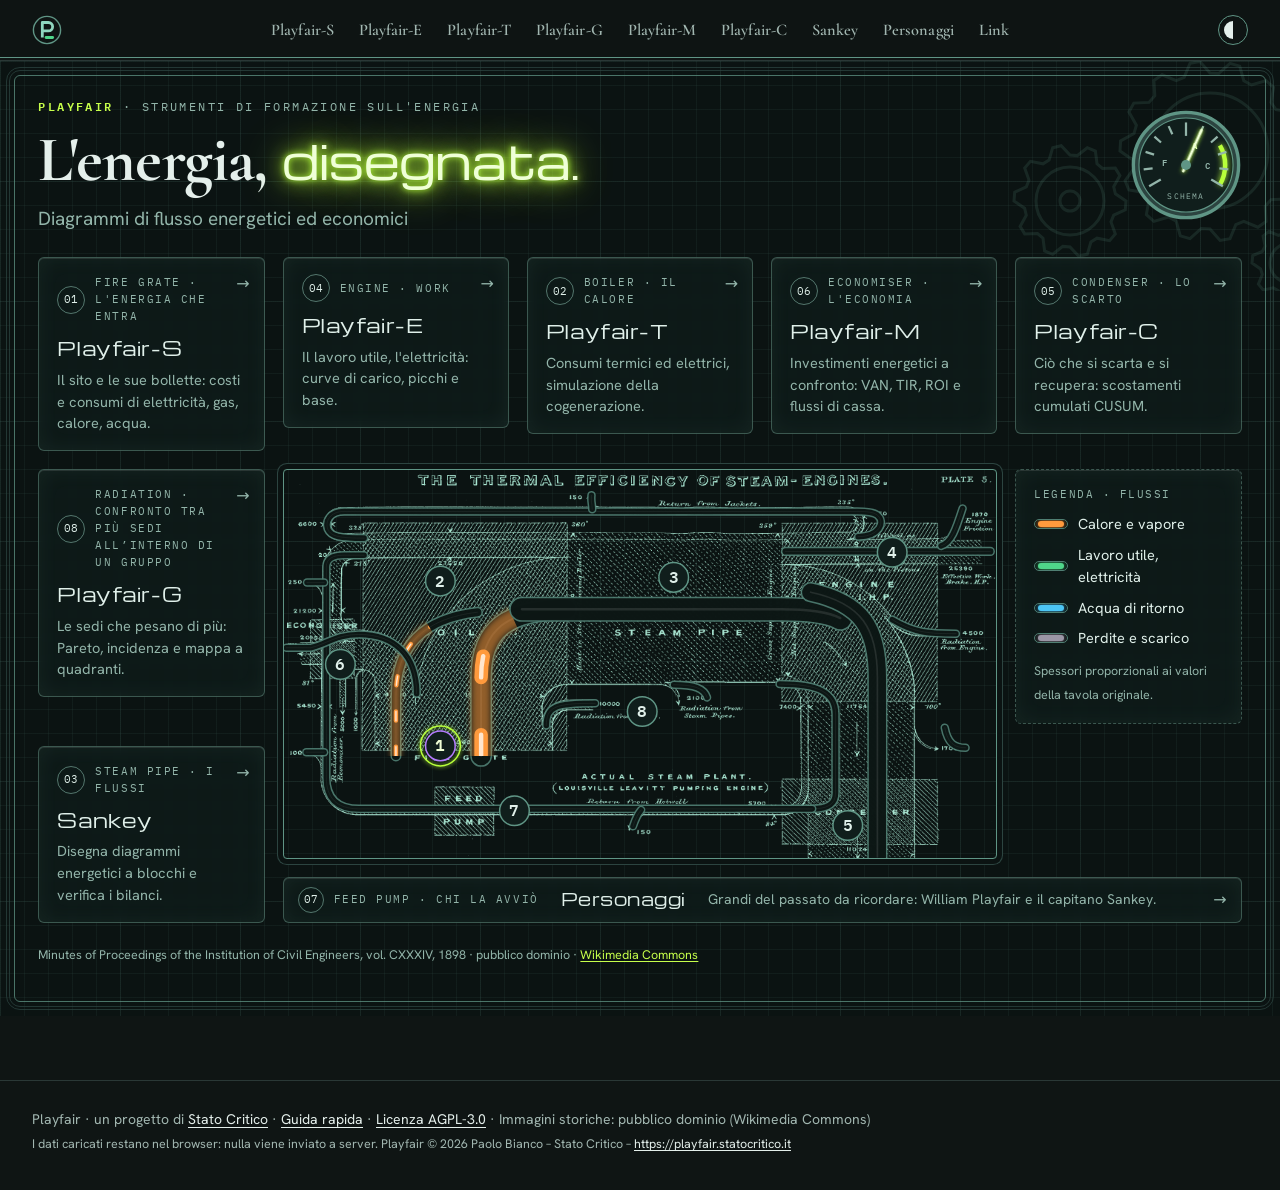
==== commit c319ed91: "Zoom con la rotella, Reimposta scala funzionante, frecce limitate ai dati; menu: G prima di M - stru" ====
--- a/index.html
+++ b/index.html
@@ -31,8 +31,8 @@
     <a href="playfair-s.html" data-tip="Site — analisi del singolo sito: costi e consumi di elettricità, gas, calore e acqua">Playfair-S</a>
     <a href="playfair-e.html" data-tip="Electric — curve di carico elettriche quartorarie: profili, mappe orarie, picchi e base">Playfair-E</a>
     <a href="playfair-t.html" data-tip="Thermal — consumi termici ed elettrici, simulazione di cogenerazione e valutazione economica">Playfair-T</a>
+    <a href="playfair-g.html" data-tip="Group — analisi di un gruppo di sedi: consumo specifico, incidenza sul totale, Pareto e mappa a 4 quadranti">Playfair-G</a>
     <a href="playfair-m.html" data-tip="Money — confronto di investimenti energetici: VAN, TIR, ROI, WACC e flussi di cassa">Playfair-M</a>
-    <a href="playfair-g.html" data-tip="Group — analisi di un gruppo di sedi: consumo specifico, incidenza sul totale, Pareto e mappa a 4 quadranti">Playfair-G</a>
     <a href="playfair-c.html" data-tip="Cusum — regressione, residui e carta CUSUM secondo ISO 50006">Playfair-C</a>
     <a href="sankey.html" data-tip="Sankey — disegna diagrammi di flusso energetico a blocchi e verifica i bilanci">Sankey</a>
     <a href="personaggi.html" data-tip="William Playfair e Matthew H. P. R. Sankey: chi erano">Personaggi</a>
--- a/assets/steampunk.css
+++ b/assets/steampunk.css
@@ -13,7 +13,7 @@
 .pf-menu a.sp-acceso { color: var(--neon-testo); text-shadow: 0 0 6px var(--neon), 0 0 16px var(--neon); }
 .pf-tema { position: relative; border: 0; min-width: 2.75rem; height: 2.75rem; margin-right: -.45rem; }
 .pf-tema:hover { background: none; color: var(--primario); }
-.pf-tema::before { width: 30px; height: 30px; border: 1.5px solid var(--ottone); background: none; box-sizing: border-box; }
+.pf-tema::before { position: absolute; left: 50%; top: 50%; width: 30px; height: 30px; margin: -15px 0 0 -15px; border: 1.5px solid var(--ottone); background: none; box-sizing: border-box; }
 .pf-tema::after { content: ""; position: absolute; left: 50%; top: 50%; width: 18px; height: 18px; margin: -9px 0 0 -9px; border-radius: 50%;
   background: linear-gradient(90deg, currentColor 50%, transparent 50%); }
 @media (min-width: 961px) { .pf-menu { margin-inline: auto; } }
